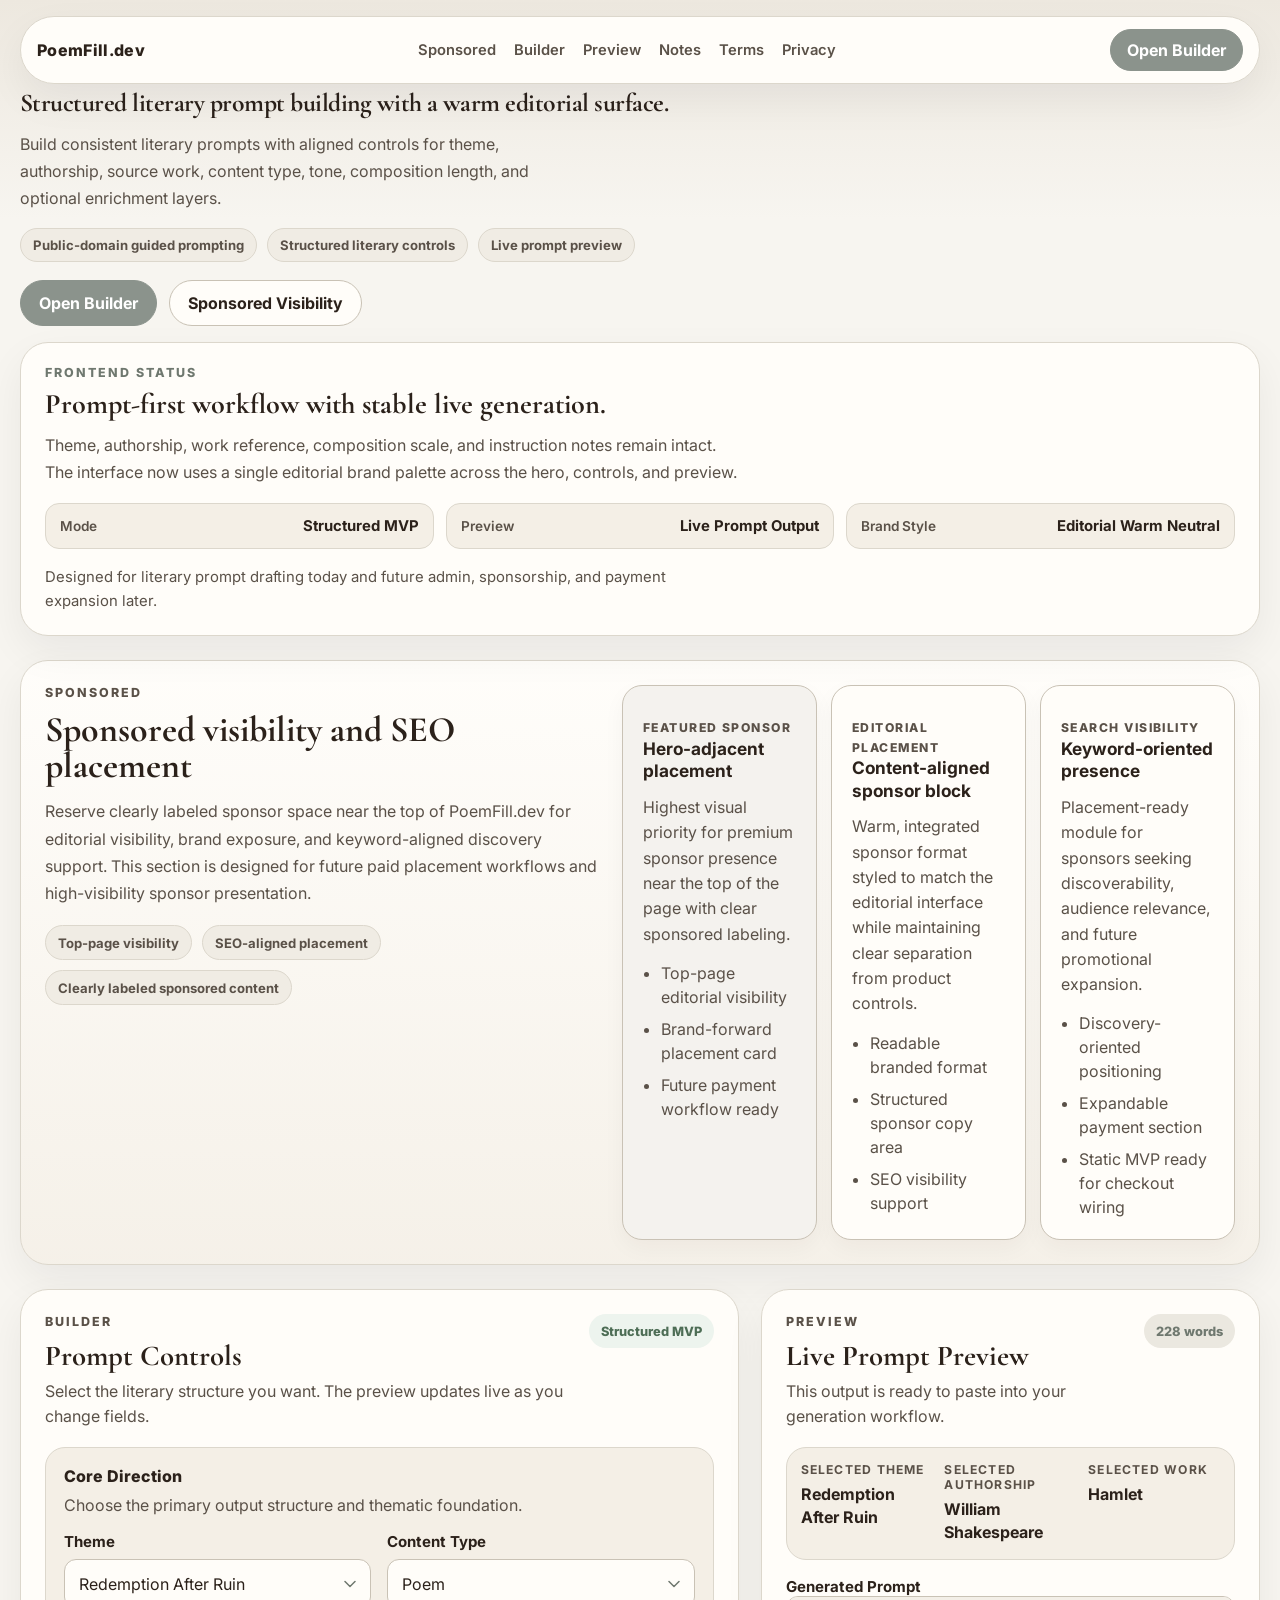
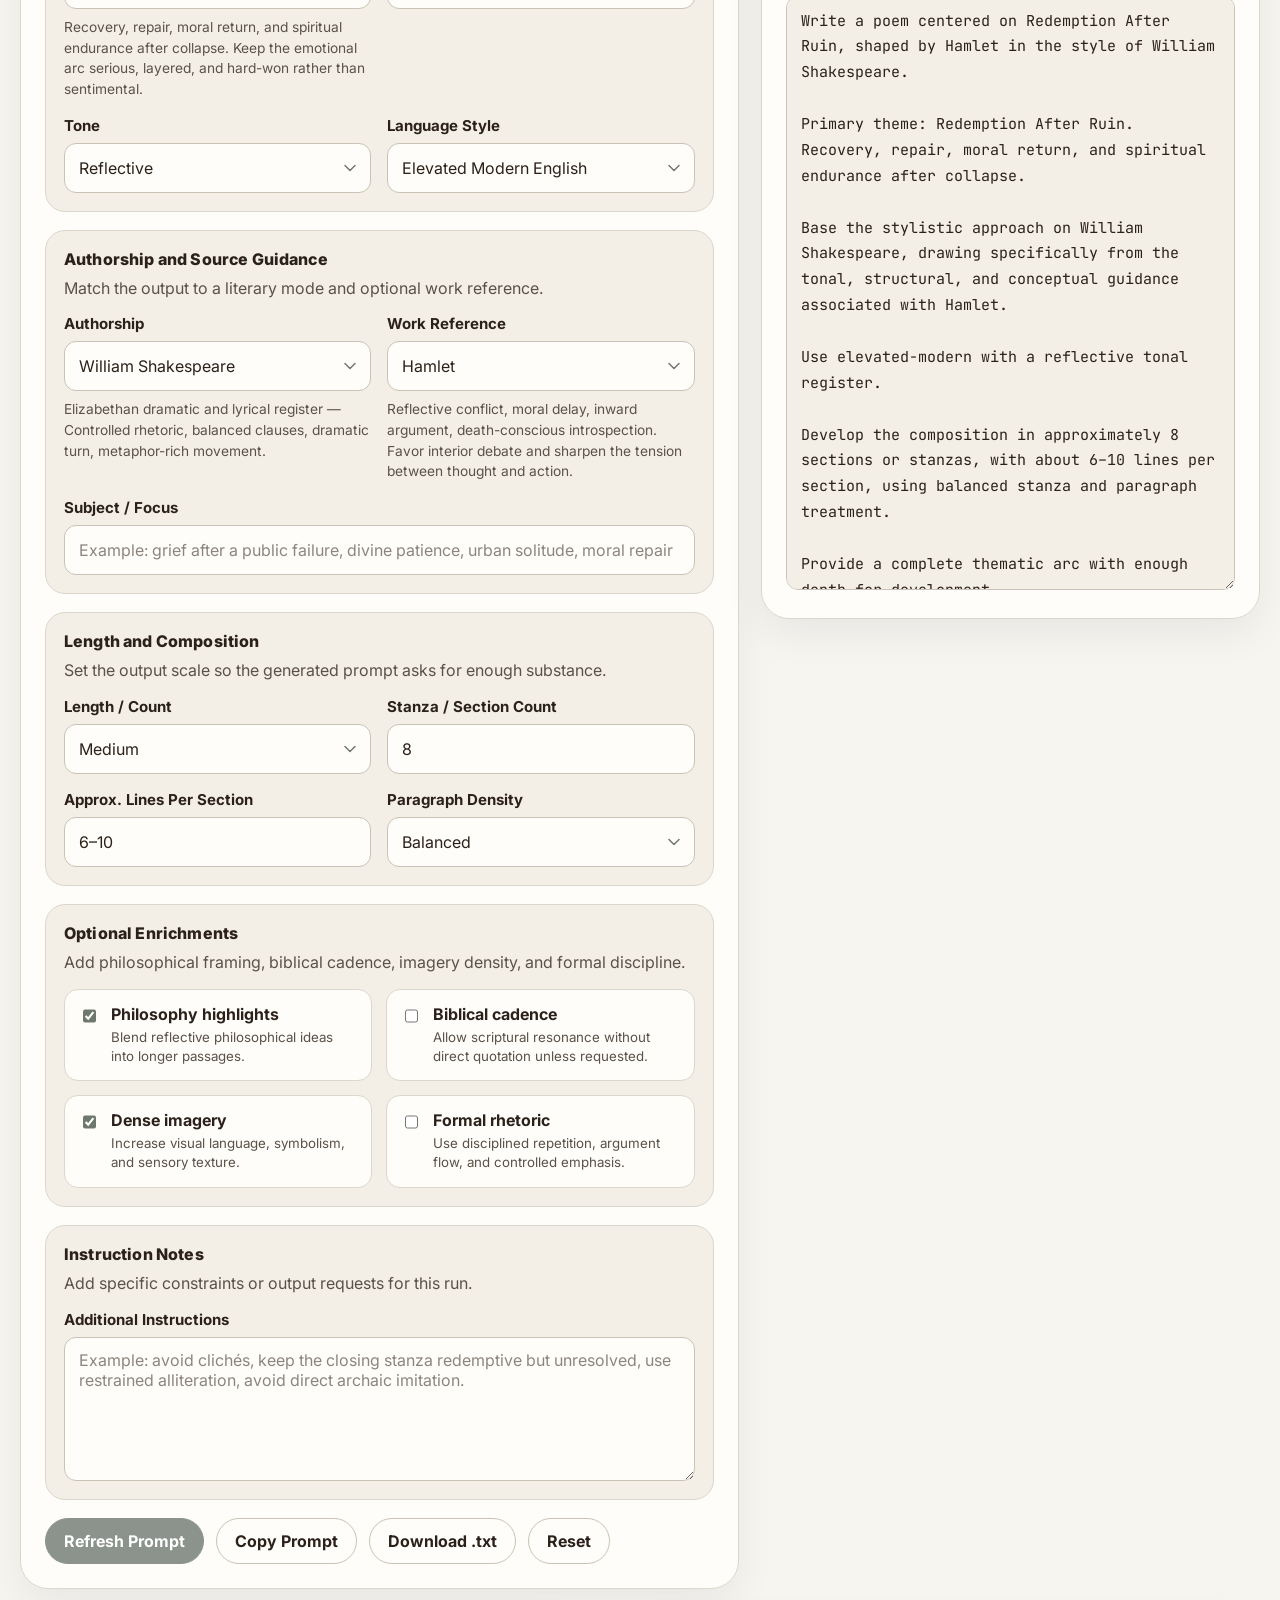
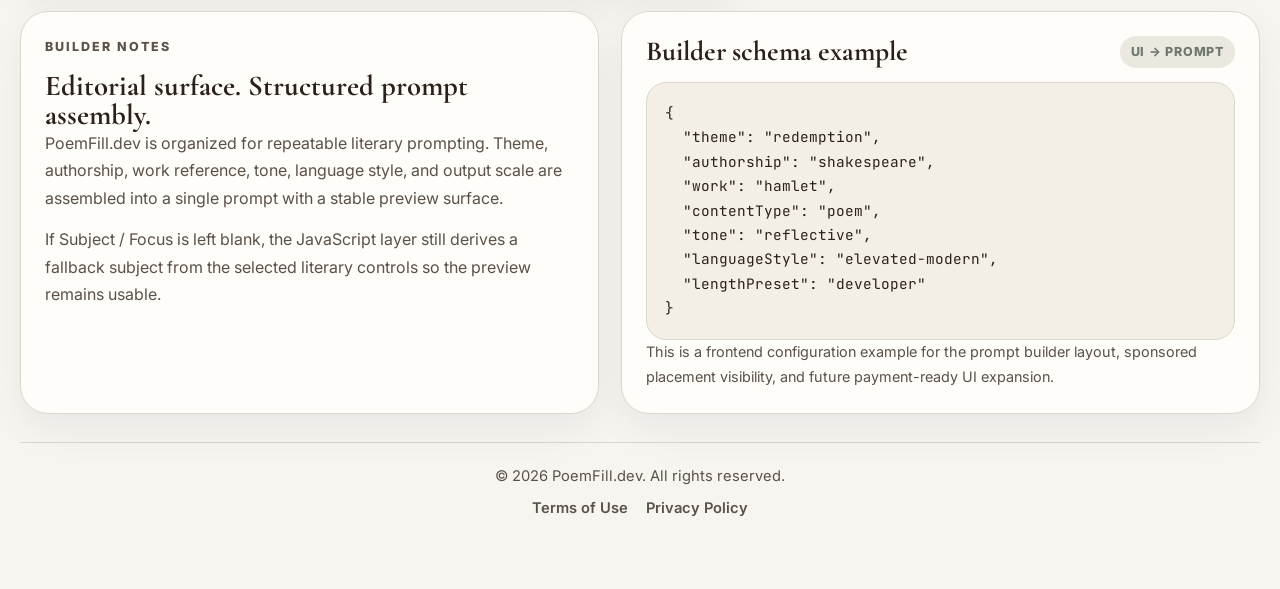
==== index.html @ 60b9f95f "Update script tag and add loading options to selects" ====
<!-- File: index.html -->
<!DOCTYPE html>
<html lang="en">
  <head>
    <meta charset="UTF-8" />
    <meta name="viewport" content="width=device-width, initial-scale=1.0" />
    <title>PoemFill.dev — Prompt Builder</title>
    <meta
      name="description"
      content="PoemFill.dev prompt builder for themes, authorships, content types, structured literary generation, and sponsored editorial visibility placements."
    />
    <link rel="preconnect" href="https://fonts.googleapis.com" />
    <link rel="preconnect" href="https://fonts.gstatic.com" crossorigin />
    <link
      href="https://fonts.googleapis.com/css2?family=Cormorant+Garamond:wght@500;600;700&family=Inter:wght@400;500;600;700;800&family=JetBrains+Mono:wght@400;500;600&display=swap"
      rel="stylesheet"
    />
    <link rel="stylesheet" href="assets/css/styles.css?v=20260420-003" />
    <script defer src="assets/js/app.js?v=20260501-001"></script>
  </head>

  <body id="top">
    <div class="site-shell">
      <header class="site-nav" aria-label="Primary navigation">
        <div class="site-nav__inner">
          <a class="site-nav__brand" href="#top">PoemFill.dev</a>

          <nav class="site-nav__menu" aria-label="Section links">
            <a href="#sponsored-payments">Sponsored</a>
            <a href="#builder-title">Builder</a>
            <a href="#preview-title">Preview</a>
            <a href="#builder-notes-title">Notes</a>
            <a href="terms.html">Terms</a>
            <a href="privacy.html">Privacy</a>
          </nav>

          <a class="site-nav__cta" href="#builder-title">Open Builder</a>
        </div>
      </header>

      <div class="nav-spacer" aria-hidden="true"></div>

      <header class="hero">
        <div class="hero-intro">
          <h1 class="hero-title">
            Structured literary prompt building with a warm editorial surface.
          </h1>

          <p class="hero-copy">
            Build consistent literary prompts with aligned controls for theme, authorship,
            source work, content type, tone, composition length, and optional enrichment layers.
          </p>

          <div class="hero-chip-row" aria-label="Product highlights">
            <span class="hero-chip">Public-domain guided prompting</span>
            <span class="hero-chip">Structured literary controls</span>
            <span class="hero-chip">Live prompt preview</span>
          </div>

          <div class="hero-links">
            <a class="button-link button-link--primary" href="#builder-title">Open Builder</a>
            <a class="button-link" href="#sponsored-payments">Sponsored Visibility</a>
          </div>
        </div>

        <section class="hero-status" aria-labelledby="frontend-status-title">
          <div class="hero-status__lead">
            <p class="hero-status__eyebrow">Frontend status</p>
            <h2 id="frontend-status-title">Prompt-first workflow with stable live generation.</h2>
            <p class="hero-status__copy">
              Theme, authorship, work reference, composition scale, and instruction notes remain intact.
              The interface now uses a single editorial brand palette across the hero, controls, and preview.
            </p>
          </div>

          <div class="hero-status__meta">
            <div class="hero-status__meta-item">
              <span>Mode</span>
              <strong>Structured MVP</strong>
            </div>
            <div class="hero-status__meta-item">
              <span>Preview</span>
              <strong>Live Prompt Output</strong>
            </div>
            <div class="hero-status__meta-item">
              <span>Brand Style</span>
              <strong>Editorial Warm Neutral</strong>
            </div>
          </div>

          <p class="hero-status__footer">
            Designed for literary prompt drafting today and future admin, sponsorship, and payment expansion later.
          </p>
        </section>
      </header>

      <section class="sponsored-band" id="sponsored-payments" aria-labelledby="sponsored-title">
        <div class="sponsored-band__copy">
          <p class="eyebrow eyebrow--muted">Sponsored</p>
          <h2 id="sponsored-title">Sponsored visibility and SEO placement</h2>
          <p>
            Reserve clearly labeled sponsor space near the top of PoemFill.dev for editorial visibility,
            brand exposure, and keyword-aligned discovery support. This section is designed for future paid
            placement workflows and high-visibility sponsor presentation.
          </p>

          <div class="sponsored-band__chips">
            <span class="sponsor-chip">Top-page visibility</span>
            <span class="sponsor-chip">SEO-aligned placement</span>
            <span class="sponsor-chip">Clearly labeled sponsored content</span>
          </div>
        </div>

        <div class="sponsored-grid">
          <article class="sponsor-card sponsor-card--featured">
            <p class="sponsor-card__label">Featured Sponsor</p>
            <h3>Hero-adjacent placement</h3>
            <p>
              Highest visual priority for premium sponsor presence near the top of the page with clear
              sponsored labeling.
            </p>
            <ul class="sponsor-list">
              <li>Top-page editorial visibility</li>
              <li>Brand-forward placement card</li>
              <li>Future payment workflow ready</li>
            </ul>
          </article>

          <article class="sponsor-card">
            <p class="sponsor-card__label">Editorial Placement</p>
            <h3>Content-aligned sponsor block</h3>
            <p>
              Warm, integrated sponsor format styled to match the editorial interface while maintaining
              clear separation from product controls.
            </p>
            <ul class="sponsor-list">
              <li>Readable branded format</li>
              <li>Structured sponsor copy area</li>
              <li>SEO visibility support</li>
            </ul>
          </article>

          <article class="sponsor-card">
            <p class="sponsor-card__label">Search Visibility</p>
            <h3>Keyword-oriented presence</h3>
            <p>
              Placement-ready module for sponsors seeking discoverability, audience relevance, and future
              promotional expansion.
            </p>
            <ul class="sponsor-list">
              <li>Discovery-oriented positioning</li>
              <li>Expandable payment section</li>
              <li>Static MVP ready for checkout wiring</li>
            </ul>
          </article>
        </div>
      </section>

      <main class="workspace">
        <section class="panel panel--form" aria-labelledby="builder-title">
          <div class="panel__header">
            <div>
              <p class="eyebrow eyebrow--muted">Builder</p>
              <h2 id="builder-title">Prompt Controls</h2>
              <p class="panel__subcopy">
                Select the literary structure you want. The preview updates live as you change fields.
              </p>
            </div>
            <span class="status-pill">Structured MVP</span>
          </div>

          <form id="prompt-form" class="builder-form" novalidate>
            <div id="form-alert" class="alert is-hidden" role="alert" aria-live="polite"></div>

            <section class="form-section">
              <div class="section-heading">
                <h3>Core Direction</h3>
                <p>Choose the primary output structure and thematic foundation.</p>
              </div>

              <div class="field-grid">
                <div class="field">
                  <label for="themeSelect">Theme</label>
                  <select id="themeSelect" name="theme" aria-describedby="themeHelp">
                    <option value="">Loading themes…</option>
                  </select>
                  <p class="field-help" id="themeHelp"></p>
                </div>

                <div class="field">
                  <label for="contentTypeSelect">Content Type</label>
                  <select id="contentTypeSelect" name="contentType">
                    <option value="poem">Poem</option>
                    <option value="lyric-essay">Lyric Essay</option>
                    <option value="dramatic-monologue">Dramatic Monologue</option>
                    <option value="verse-sequence">Verse Sequence</option>
                    <option value="hybrid-meditation">Hybrid Meditation</option>
                  </select>
                </div>

                <div class="field">
                  <label for="toneSelect">Tone</label>
                  <select id="toneSelect" name="tone">
                    <option value="reflective">Reflective</option>
                    <option value="solemn">Solemn</option>
                    <option value="searching">Searching</option>
                    <option value="visionary">Visionary</option>
                    <option value="devotional">Devotional</option>
                    <option value="analytical">Analytical</option>
                  </select>
                </div>

                <div class="field">
                  <label for="languageStyleSelect">Language Style</label>
                  <select id="languageStyleSelect" name="languageStyle">
                    <option value="elevated-modern">Elevated Modern English</option>
                    <option value="classical-leaning">Classical-Leaning English</option>
                    <option value="plain-literary">Plain Literary English</option>
                    <option value="ornate">Ornate Literary English</option>
                  </select>
                </div>
              </div>
            </section>

            <section class="form-section">
              <div class="section-heading">
                <h3>Authorship and Source Guidance</h3>
                <p>Match the output to a literary mode and optional work reference.</p>
              </div>

              <div class="field-grid">
                <div class="field">
                  <label for="authorshipSelect">Authorship</label>
                  <select id="authorshipSelect" name="authorship" aria-describedby="authorshipHelp">
                    <option value="">Loading authorships…</option>
                  </select>
                  <p class="field-help" id="authorshipHelp"></p>
                </div>

                <div class="field">
                  <label for="workSelect">Work Reference</label>
                  <select id="workSelect" name="work" aria-describedby="workHelp">
                    <option value="">Select an authorship first</option>
                  </select>
                  <p class="field-help" id="workHelp"></p>
                </div>

                <div class="field field--span-2">
                  <label for="subjectInput">Subject / Focus</label>
                  <input
                    id="subjectInput"
                    name="subject"
                    type="text"
                    maxlength="180"
                    placeholder="Example: grief after a public failure, divine patience, urban solitude, moral repair"
                  />
                </div>
              </div>
            </section>

            <section class="form-section">
              <div class="section-heading">
                <h3>Length and Composition</h3>
                <p>Set the output scale so the generated prompt asks for enough substance.</p>
              </div>

              <div class="field-grid">
                <div class="field">
                  <label for="lengthPresetSelect">Length / Count</label>
                  <select id="lengthPresetSelect" name="lengthPreset">
                    <option value="short">Short</option>
                    <option value="medium" selected>Medium</option>
                    <option value="long">Long</option>
                    <option value="extended">Extended</option>
                    <option value="developer">Developer Long Form</option>
                  </select>
                </div>

                <div class="field">
                  <label for="stanzaCountInput">Stanza / Section Count</label>
                  <input id="stanzaCountInput" name="stanzaCount" type="number" min="1" max="24" value="8" />
                </div>

                <div class="field">
                  <label for="lineRangeInput">Approx. Lines Per Section</label>
                  <input id="lineRangeInput" name="lineRange" type="text" maxlength="30" value="6–10" />
                </div>

                <div class="field">
                  <label for="paragraphDensitySelect">Paragraph Density</label>
                  <select id="paragraphDensitySelect" name="paragraphDensity">
                    <option value="minimal">Minimal</option>
                    <option value="balanced" selected>Balanced</option>
                    <option value="expanded">Expanded</option>
                    <option value="long-paragraphs">Long Paragraphs</option>
                  </select>
                </div>
              </div>
            </section>

            <section class="form-section">
              <div class="section-heading">
                <h3>Optional Enrichments</h3>
                <p>Add philosophical framing, biblical cadence, imagery density, and formal discipline.</p>
              </div>

              <div class="checkbox-grid">
                <label class="check-card">
                  <input type="checkbox" id="philosophyToggle" name="philosophy" checked />
                  <span>
                    <strong>Philosophy highlights</strong>
                    <small>Blend reflective philosophical ideas into longer passages.</small>
                  </span>
                </label>

                <label class="check-card">
                  <input type="checkbox" id="scriptureToggle" name="scripture" />
                  <span>
                    <strong>Biblical cadence</strong>
                    <small>Allow scriptural resonance without direct quotation unless requested.</small>
                  </span>
                </label>

                <label class="check-card">
                  <input type="checkbox" id="imageryToggle" name="imagery" checked />
                  <span>
                    <strong>Dense imagery</strong>
                    <small>Increase visual language, symbolism, and sensory texture.</small>
                  </span>
                </label>

                <label class="check-card">
                  <input type="checkbox" id="rhetoricToggle" name="rhetoric" />
                  <span>
                    <strong>Formal rhetoric</strong>
                    <small>Use disciplined repetition, argument flow, and controlled emphasis.</small>
                  </span>
                </label>
              </div>
            </section>

            <section class="form-section">
              <div class="section-heading">
                <h3>Instruction Notes</h3>
                <p>Add specific constraints or output requests for this run.</p>
              </div>

              <div class="field-grid">
                <div class="field field--span-2">
                  <label for="notesInput">Additional Instructions</label>
                  <textarea
                    id="notesInput"
                    name="notes"
                    rows="5"
                    maxlength="1200"
                    placeholder="Example: avoid clichés, keep the closing stanza redemptive but unresolved, use restrained alliteration, avoid direct archaic imitation."
                  ></textarea>
                </div>
              </div>
            </section>

            <div class="button-row">
              <button type="button" class="button button--primary" id="generateButton">Refresh Prompt</button>
              <button type="button" class="button" id="copyButton">Copy Prompt</button>
              <button type="button" class="button" id="downloadButton">Download .txt</button>
              <button type="reset" class="button button--ghost" id="resetButton">Reset</button>
            </div>
          </form>
        </section>

        <aside class="panel panel--preview" aria-labelledby="preview-title">
          <div class="panel__header">
            <div>
              <p class="eyebrow eyebrow--muted">Preview</p>
              <h2 id="preview-title">Live Prompt Preview</h2>
              <p class="panel__subcopy">This output is ready to paste into your generation workflow.</p>
            </div>
            <span class="status-pill status-pill--accent" id="wordCountBadge">0 words</span>
          </div>

          <div class="preview-meta">
            <div>
              <span class="meta-label">Selected Theme</span>
              <strong id="summaryTheme">—</strong>
            </div>
            <div>
              <span class="meta-label">Selected Authorship</span>
              <strong id="summaryAuthorship">—</strong>
            </div>
            <div>
              <span class="meta-label">Selected Work</span>
              <strong id="summaryWork">—</strong>
            </div>
          </div>

          <label class="preview-label" for="promptOutput">Generated Prompt</label>
          <textarea id="promptOutput" class="prompt-output" rows="22" readonly></textarea>
        </aside>
      </main>

      <section class="info-grid" aria-labelledby="builder-notes-title">
        <article class="info-card">
          <p class="eyebrow eyebrow--muted">Builder notes</p>
          <h2 id="builder-notes-title">Editorial surface. Structured prompt assembly.</h2>
          <p>
            PoemFill.dev is organized for repeatable literary prompting. Theme, authorship, work reference,
            tone, language style, and output scale are assembled into a single prompt with a stable preview surface.
          </p>
          <p>
            If Subject / Focus is left blank, the JavaScript layer still derives a fallback subject from the selected
            literary controls so the preview remains usable.
          </p>
        </article>

        <article class="info-card info-card--code" aria-labelledby="schema-title">
          <div class="code-card__header">
            <h2 id="schema-title">Builder schema example</h2>
            <span class="code-badge">UI → Prompt</span>
          </div>

          <pre class="code-block"><code>{
  "theme": "redemption",
  "authorship": "shakespeare",
  "work": "hamlet",
  "contentType": "poem",
  "tone": "reflective",
  "languageStyle": "elevated-modern",
  "lengthPreset": "developer"
}</code></pre>

          <p class="code-note">
            This is a frontend configuration example for the prompt builder layout, sponsored placement visibility,
            and future payment-ready UI expansion.
          </p>
        </article>
      </section>

      <footer class="site-footer" aria-label="Site footer">
        <div class="site-footer__inner">
          <p class="site-footer__copy">© 2026 PoemFill.dev. All rights reserved.</p>
          <nav class="site-footer__nav" aria-label="Legal">
            <a href="terms.html">Terms of Use</a>
            <a href="privacy.html">Privacy Policy</a>
          </nav>
        </div>
      </footer>
    </div>
  </body>
</html>
---- assets/css/styles.css ----
/* File: assets/css/styles.css */

:root {
  --font-ui: "Inter", system-ui, -apple-system, BlinkMacSystemFont, "Segoe UI", sans-serif;
  --font-display: "Cormorant Garamond", Georgia, serif;
  --font-mono: "JetBrains Mono", "SFMono-Regular", Menlo, Consolas, monospace;

  --bg-top: #ede8df;
  --bg: #f7f5f0;
  --surface: #fffdf9;
  --surface-alt: #f4efe6;
  --surface-muted: #efebe3;
  --text: #2b211a;
  --text-soft: #5a5148;
  --border: #dcd7cc;
  --border-strong: #c9c2b5;
  --accent: #8b938c;
  --accent-strong: #6f786f;
  --accent-soft: #ebe8e0;
  --chip-bg: #f0ece4;
  --code-bg: #f3efe7;
  --success-soft: #edf4ee;
  --success-text: #4d6d55;
  --danger-soft: #f7ece9;
  --danger-text: #8e3c36;
  --focus-ring: rgba(139, 147, 140, 0.18);

  --radius-xl: 28px;
  --radius-lg: 20px;
  --radius-md: 14px;
  --radius-sm: 12px;
  --radius-pill: 999px;

  --shadow-soft: 0 16px 40px rgba(20, 24, 33, 0.06);
  --shadow-hover: 0 12px 30px rgba(20, 24, 33, 0.09);
  --transition-fast: 140ms ease;

  --control-height: 50px;
  --textarea-min-height: 144px;
  --control-padding-x: 14px;
  --select-arrow: url("data:image/svg+xml,%3Csvg xmlns='http://www.w3.org/2000/svg' width='12' height='8' viewBox='0 0 12 8' fill='none'%3E%3Cpath d='M1 1.5L6 6.5L11 1.5' stroke='%236f786f' stroke-width='1.5' stroke-linecap='round' stroke-linejoin='round'/%3E%3C/svg%3E");
}

* {
  box-sizing: border-box;
}

html {
  font-size: 16px;
  scroll-behavior: smooth;
  scroll-padding-top: 120px;
}

body {
  margin: 0;
  color: var(--text);
  background: linear-gradient(180deg, var(--bg-top) 0%, var(--bg) 220px);
  font-family: var(--font-ui);
  text-rendering: optimizeLegibility;
}

button,
input,
select,
textarea {
  font: inherit;
}

a {
  color: inherit;
  text-decoration: none;
}

#sponsored-payments,
#builder-title,
#preview-title,
#builder-notes-title,
#frontend-status-title {
  scroll-margin-top: 120px;
}

.site-shell {
  width: min(1380px, calc(100% - 40px));
  margin: 0 auto;
  padding: 16px 0 64px;
}

.site-nav {
  position: sticky;
  top: 10px;
  z-index: 40;
  margin-bottom: 0;
}

.site-nav__inner {
  display: flex;
  align-items: center;
  justify-content: space-between;
  gap: 16px;
  padding: 12px 16px;
  background: color-mix(in srgb, var(--surface) 92%, white 8%);
  border: 1px solid var(--border);
  border-radius: var(--radius-pill);
  box-shadow: var(--shadow-soft);
  backdrop-filter: blur(10px);
}

.site-nav__brand {
  font-weight: 800;
  letter-spacing: 0.02em;
  white-space: nowrap;
}

.site-nav__menu {
  display: flex;
  align-items: center;
  justify-content: center;
  gap: 18px;
  flex-wrap: wrap;
}

.site-nav__menu a {
  color: var(--text-soft);
  font-size: 0.92rem;
  font-weight: 600;
  transition: color var(--transition-fast);
}

.site-nav__menu a:hover,
.site-nav__menu a:focus-visible {
  color: var(--accent-strong);
}

.site-nav__cta,
.site-nav__cta:visited {
  display: inline-flex;
  align-items: center;
  justify-content: center;
  min-height: 42px;
  padding: 0 16px;
  border: 1px solid var(--accent);
  border-radius: var(--radius-pill);
  background: var(--accent);
  color: #ffffff;
  font-weight: 700;
  white-space: nowrap;
  transition:
    transform var(--transition-fast),
    box-shadow var(--transition-fast),
    background var(--transition-fast),
    border-color var(--transition-fast);
}

.site-nav__cta:hover,
.site-nav__cta:focus-visible {
  transform: translateY(-1px);
  box-shadow: var(--shadow-hover);
  background: var(--accent-strong);
  border-color: var(--accent-strong);
  color: #ffffff;
}

.nav-spacer {
  height: 0;
  transition: height 180ms ease;
}

body.nav-is-stuck .nav-spacer {
  height: 18px;
}

.hero {
  display: grid;
  gap: 16px;
  margin-bottom: 24px;
}

.hero-intro {
  min-width: 0;
  max-width: 760px;
  padding-top: 6px;
}

.eyebrow {
  margin: 0 0 12px;
  color: var(--accent-strong);
  font-size: 0.78rem;
  font-weight: 800;
  letter-spacing: 0.16em;
  text-transform: uppercase;
}

.eyebrow--muted {
  color: var(--text-soft);
}

.hero-title {
  margin: 0;
  max-width: 100%;
  font-family: var(--font-display);
  font-size: clamp(1.35rem, 2vw, 2.7rem);
  line-height: 0.98;
  letter-spacing: -0.02em;
}

.hero-copy {
  margin: 16px 0 0;
  max-width: 54ch;
  color: var(--text-soft);
  font-size: 1rem;
  line-height: 1.68;
}

.hero-chip-row {
  display: flex;
  flex-wrap: wrap;
  gap: 10px;
  margin-top: 16px;
}

.hero-chip {
  display: inline-flex;
  align-items: center;
  min-height: 34px;
  padding: 0 12px;
  border: 1px solid var(--border);
  border-radius: var(--radius-pill);
  background: var(--chip-bg);
  color: var(--text-soft);
  font-size: 0.82rem;
  font-weight: 700;
}

.hero-links {
  display: flex;
  flex-wrap: wrap;
  gap: 12px;
  margin-top: 18px;
}

a.button-link,
a.button-link:visited {
  display: inline-flex;
  align-items: center;
  justify-content: center;
  min-height: 46px;
  padding: 0 18px;
  border: 1px solid var(--border-strong);
  border-radius: var(--radius-pill);
  background: var(--surface);
  color: var(--text);
  text-decoration: none;
  font-weight: 700;
  transition:
    transform var(--transition-fast),
    box-shadow var(--transition-fast),
    border-color var(--transition-fast),
    background var(--transition-fast),
    color var(--transition-fast);
}

a.button-link:hover,
a.button-link:focus-visible {
  color: var(--text);
  text-decoration: none;
  transform: translateY(-1px);
  box-shadow: var(--shadow-hover);
}

a.button-link.button-link--primary,
a.button-link.button-link--primary:visited {
  background: var(--accent);
  border-color: var(--accent);
  color: #ffffff;
}

a.button-link.button-link--primary:hover,
a.button-link.button-link--primary:focus-visible {
  background: var(--accent-strong);
  border-color: var(--accent-strong);
  color: #ffffff;
}

.hero-status,
.panel,
.info-card,
.sponsored-band {
  background: color-mix(in srgb, var(--surface) 94%, white 6%);
  border: 1px solid var(--border);
  border-radius: var(--radius-xl);
  box-shadow: var(--shadow-soft);
}

.hero-status {
  padding: 22px 24px;
}

.hero-status__eyebrow {
  margin: 0 0 10px;
  color: var(--accent-strong);
  font-size: 0.78rem;
  font-weight: 800;
  letter-spacing: 0.16em;
  text-transform: uppercase;
}

.hero-status h2 {
  margin: 0;
  font-family: var(--font-display);
  font-size: clamp(1.55rem, 2.2vw, 2rem);
  line-height: 1.02;
}

.hero-status__copy {
  margin: 14px 0 0;
  max-width: 70ch;
  color: var(--text-soft);
  line-height: 1.65;
}

.hero-status__meta {
  display: grid;
  grid-template-columns: repeat(3, minmax(0, 1fr));
  gap: 12px;
  margin-top: 18px;
}

.hero-status__meta-item {
  display: flex;
  justify-content: space-between;
  gap: 14px;
  align-items: center;
  padding: 13px 14px;
  border: 1px solid var(--border);
  border-radius: var(--radius-md);
  background: var(--surface-alt);
}

.hero-status__meta-item span {
  color: var(--text-soft);
  font-size: 0.85rem;
  font-weight: 600;
}

.hero-status__meta-item strong {
  font-size: 0.93rem;
}

.hero-status__footer {
  margin: 16px 0 0;
  max-width: 72ch;
  color: var(--text-soft);
  font-size: 0.93rem;
  line-height: 1.62;
}

.sponsored-band {
  display: grid;
  grid-template-columns: minmax(300px, 0.95fr) minmax(0, 1.05fr);
  gap: 22px;
  align-items: start;
  margin-bottom: 24px;
  padding: 24px;
  background: linear-gradient(
    180deg,
    color-mix(in srgb, var(--surface) 82%, white 18%) 0%,
    color-mix(in srgb, var(--surface-alt) 90%, white 10%) 100%
  );
}

.sponsored-band__copy h2 {
  margin: 0;
  font-family: var(--font-display);
  font-size: clamp(1.95rem, 2.8vw, 2.8rem);
  line-height: 0.99;
}

.sponsored-band__copy p:not(.eyebrow) {
  margin: 15px 0 0;
  max-width: 58ch;
  color: var(--text-soft);
  line-height: 1.7;
  font-size: 1rem;
}

.sponsored-band__chips {
  display: flex;
  flex-wrap: wrap;
  gap: 10px;
  margin-top: 18px;
}

.sponsor-chip {
  display: inline-flex;
  align-items: center;
  min-height: 35px;
  padding: 0 12px;
  border: 1px solid var(--border);
  border-radius: var(--radius-pill);
  background: var(--chip-bg);
  color: var(--text-soft);
  font-size: 0.82rem;
  font-weight: 700;
}

.sponsored-grid {
  display: grid;
  grid-template-columns: repeat(3, minmax(0, 1fr));
  gap: 14px;
}

.sponsor-card {
  display: flex;
  flex-direction: column;
  min-height: 100%;
  padding: 20px;
  border: 1px solid var(--border-strong);
  border-radius: var(--radius-lg);
  background: var(--surface);
  box-shadow: 0 8px 22px rgba(43, 33, 26, 0.04);
}

.sponsor-card--featured {
  background: color-mix(in srgb, var(--accent-soft) 55%, white 45%);
  border-color: var(--border-strong);
}

.sponsor-card__label {
  margin: 0 0 10px;
  color: var(--accent-strong);
  font-size: 0.76rem;
  font-weight: 800;
  letter-spacing: 0.12em;
  text-transform: uppercase;
}

.sponsor-card h3 {
  margin: 0;
  font-size: 1.08rem;
  line-height: 1.32;
}

.sponsor-card p {
  margin: 12px 0 0;
  color: var(--text-soft);
  line-height: 1.58;
}

.sponsor-list {
  margin: 14px 0 0;
  padding-left: 18px;
  color: var(--text-soft);
  display: grid;
  gap: 8px;
  line-height: 1.5;
}

.workspace {
  display: grid;
  grid-template-columns: minmax(0, 1.18fr) minmax(360px, 0.82fr);
  gap: 22px;
  align-items: start;
}

.panel {
  padding: 24px;
}

.panel--preview {
  position: sticky;
  top: 84px;
}

.panel__header {
  display: flex;
  justify-content: space-between;
  gap: 16px;
  align-items: flex-start;
  margin-bottom: 18px;
}

.panel__header h2,
.info-card h2 {
  margin: 0;
  font-family: var(--font-display);
  font-size: 1.8rem;
  line-height: 1.02;
}

.panel__subcopy {
  margin: 8px 0 0;
  color: var(--text-soft);
  line-height: 1.58;
}

.status-pill {
  display: inline-flex;
  align-items: center;
  min-height: 34px;
  border-radius: var(--radius-pill);
  padding: 0 12px;
  background: var(--success-soft);
  color: var(--success-text);
  font-size: 0.8rem;
  font-weight: 800;
  white-space: nowrap;
}

.status-pill--accent {
  background: var(--accent-soft);
  color: var(--accent-strong);
}

.builder-form {
  display: grid;
  gap: 18px;
}

.form-section {
  border: 1px solid var(--border);
  background: var(--surface-alt);
  border-radius: var(--radius-lg);
  padding: 18px;
}

.section-heading {
  margin-bottom: 14px;
}

.section-heading h3 {
  margin: 0;
  font-size: 1rem;
  font-weight: 800;
  letter-spacing: 0.01em;
}

.section-heading p {
  margin: 7px 0 0;
  color: var(--text-soft);
  line-height: 1.55;
}

.field-grid {
  display: grid;
  grid-template-columns: repeat(2, minmax(0, 1fr));
  gap: 16px;
  align-items: start;
}

.field {
  display: grid;
  gap: 8px;
  min-width: 0;
  align-content: start;
}

.field--span-2 {
  grid-column: span 2;
}

.field label,
.preview-label {
  font-size: 0.94rem;
  font-weight: 700;
}

.field input,
.field select,
.field textarea,
.prompt-output {
  width: 100%;
  min-width: 0;
  border: 1px solid var(--border-strong);
  border-radius: var(--radius-sm);
  background: var(--surface);
  color: var(--text);
  padding: 12px var(--control-padding-x);
  transition:
    border-color var(--transition-fast),
    box-shadow var(--transition-fast),
    transform var(--transition-fast);
}

.field input[type="text"],
.field input[type="number"],
.field select {
  min-height: var(--control-height);
  height: var(--control-height);
}

.field select {
  appearance: none;
  -webkit-appearance: none;
  -moz-appearance: none;
  padding-right: 42px;
  background-image: var(--select-arrow);
  background-repeat: no-repeat;
  background-position: right 14px center;
  background-size: 12px 8px;
}

.field textarea {
  min-height: var(--textarea-min-height);
  resize: vertical;
}

.prompt-output {
  resize: vertical;
}

.field input::placeholder,
.field textarea::placeholder {
  color: color-mix(in srgb, var(--text-soft) 70%, white 30%);
}

.field input:focus,
.field select:focus,
.field textarea:focus,
.prompt-output:focus {
  outline: none;
  border-color: var(--accent);
  box-shadow: 0 0 0 4px var(--focus-ring);
}

.field-help {
  margin: 0;
  min-height: 1.2em;
  color: var(--text-soft);
  font-size: 0.86rem;
  line-height: 1.5;
}

.checkbox-grid {
  display: grid;
  grid-template-columns: repeat(2, minmax(0, 1fr));
  gap: 14px;
}

.check-card {
  display: flex;
  gap: 12px;
  align-items: flex-start;
  padding: 14px;
  border: 1px solid var(--border);
  border-radius: var(--radius-md);
  background: var(--surface);
  cursor: pointer;
  transition:
    transform var(--transition-fast),
    box-shadow var(--transition-fast),
    border-color var(--transition-fast);
}

.check-card:hover {
  transform: translateY(-1px);
  box-shadow: var(--shadow-soft);
}

.check-card input {
  margin-top: 3px;
  width: 18px;
  height: 18px;
  accent-color: var(--accent-strong);
}

.check-card strong {
  display: block;
  margin-bottom: 4px;
}

.check-card small {
  display: block;
  color: var(--text-soft);
  line-height: 1.45;
}

.button-row {
  display: flex;
  gap: 12px;
  flex-wrap: wrap;
}

.button {
  appearance: none;
  min-height: 46px;
  border: 1px solid var(--border-strong);
  border-radius: var(--radius-pill);
  background: var(--surface);
  color: var(--text);
  padding: 0 18px;
  font-weight: 700;
  cursor: pointer;
  transition:
    transform var(--transition-fast),
    box-shadow var(--transition-fast),
    border-color var(--transition-fast),
    background var(--transition-fast),
    color var(--transition-fast);
}

.button:hover {
  transform: translateY(-1px);
  box-shadow: var(--shadow-hover);
}

.button--primary {
  background: var(--accent);
  border-color: var(--accent);
  color: #ffffff;
}

.button--primary:hover {
  background: var(--accent-strong);
  border-color: var(--accent-strong);
}

.button--ghost {
  background: transparent;
}

.preview-meta {
  display: grid;
  grid-template-columns: repeat(3, minmax(0, 1fr));
  gap: 12px;
  margin-bottom: 16px;
  padding: 14px;
  border: 1px solid var(--border);
  border-radius: var(--radius-lg);
  background: var(--surface-alt);
}

.preview-meta > div {
  min-width: 0;
}

.meta-label {
  display: block;
  margin-bottom: 6px;
  color: var(--text-soft);
  font-size: 0.76rem;
  font-weight: 700;
  letter-spacing: 0.1em;
  text-transform: uppercase;
}

.preview-meta strong {
  display: block;
  overflow-wrap: anywhere;
  line-height: 1.45;
}

.prompt-output {
  min-height: 560px;
  background: var(--code-bg);
  font-family: var(--font-mono);
  font-size: 0.94rem;
  line-height: 1.72;
}

.alert {
  border: 1px solid transparent;
  border-radius: var(--radius-md);
  padding: 12px 14px;
  font-weight: 600;
  line-height: 1.45;
}

.alert--danger {
  background: var(--danger-soft);
  border-color: color-mix(in srgb, var(--danger-text) 22%, white 78%);
  color: var(--danger-text);
}

.alert--success {
  background: var(--success-soft);
  border-color: color-mix(in srgb, var(--success-text) 22%, white 78%);
  color: var(--success-text);
}

.is-hidden {
  display: none;
}

.info-grid {
  display: grid;
  grid-template-columns: minmax(0, 0.95fr) minmax(0, 1.05fr);
  gap: 22px;
  margin-top: 22px;
}

.info-card {
  padding: 24px;
}

.info-card p {
  margin: 0 0 14px;
  color: var(--text-soft);
  line-height: 1.72;
}

.info-card p:last-child {
  margin-bottom: 0;
}

.info-card--code {
  background: var(--surface);
}

.code-card__header {
  display: flex;
  justify-content: space-between;
  gap: 12px;
  align-items: center;
  margin-bottom: 14px;
}

.code-card__header h2 {
  font-size: 1.72rem;
}

.code-badge {
  display: inline-flex;
  align-items: center;
  min-height: 32px;
  padding: 0 11px;
  border-radius: var(--radius-pill);
  background: var(--accent-soft);
  color: var(--accent-strong);
  font-size: 0.78rem;
  font-weight: 800;
  letter-spacing: 0.06em;
  text-transform: uppercase;
}

.code-block {
  overflow-x: auto;
  margin: 0;
  padding: 18px;
  border: 1px solid var(--border);
  border-radius: var(--radius-lg);
  background: var(--code-bg);
}

.code-block code {
  font-family: var(--font-mono);
  font-size: 0.9rem;
  line-height: 1.7;
  color: var(--text);
}

.code-note {
  margin-top: 14px;
  font-size: 0.9rem;
  color: var(--text-soft);
}

.site-footer {
  margin-top: 28px;
  padding: 22px 0 8px;
  border-top: 1px solid var(--border);
}

.site-footer__inner {
  display: flex;
  flex-direction: column;
  align-items: center;
  justify-content: center;
  gap: 10px;
  text-align: center;
}

.site-footer__copy {
  margin: 0;
  color: var(--text-soft);
  font-size: 0.92rem;
  line-height: 1.6;
  text-align: center;
}

.site-footer__nav {
  display: flex;
  justify-content: center;
  align-items: center;
  gap: 18px;
  flex-wrap: wrap;
  text-align: center;
}

.site-footer__nav a {
  color: var(--text-soft);
  font-size: 0.92rem;
  font-weight: 600;
  text-decoration: none;
  transition: color var(--transition-fast);
}

.site-footer__nav a:hover,
.site-footer__nav a:focus-visible {
  color: var(--accent-strong);
  text-decoration: underline;
  text-underline-offset: 3px;
}

@media (max-width: 1180px) {
  .sponsored-band,
  .workspace,
  .info-grid,
  .hero-status__meta {
    grid-template-columns: 1fr;
  }

  .sponsored-grid {
    grid-template-columns: 1fr;
  }

  .site-nav__inner {
    display: grid;
    justify-items: stretch;
    gap: 12px;
  }

  .site-nav__menu {
    justify-content: flex-start;
  }

  .panel--preview {
    position: static;
    top: auto;
  }

  .hero-title {
    max-width: 15ch;
    font-size: clamp(2.5rem, 7vw, 3.7rem);
  }
}

@media (max-width: 760px) {
  .site-shell {
    width: min(100% - 20px, 1380px);
    padding-top: 12px;
  }

  .hero-status,
  .panel,
  .info-card,
  .sponsored-band {
    padding: 18px;
  }

  .field-grid,
  .checkbox-grid,
  .preview-meta {
    grid-template-columns: 1fr;
  }

  .field--span-2 {
    grid-column: span 1;
  }

  .panel__header,
  .code-card__header,
  .hero-links,
  .button-row,
  .site-nav__menu {
    flex-direction: column;
    align-items: stretch;
  }

  .button,
  a.button-link,
  .site-nav__cta {
    width: 100%;
  }

  .hero-title {
    max-width: none;
    font-size: clamp(2.2rem, 10vw, 3.1rem);
    line-height: 0.98;
  }

  .panel__header h2,
  .info-card h2,
  .code-card__header h2,
  .hero-status h2,
  .sponsored-band__copy h2 {
    max-width: none;
  }

  .prompt-output {
    min-height: 420px;
  }
}
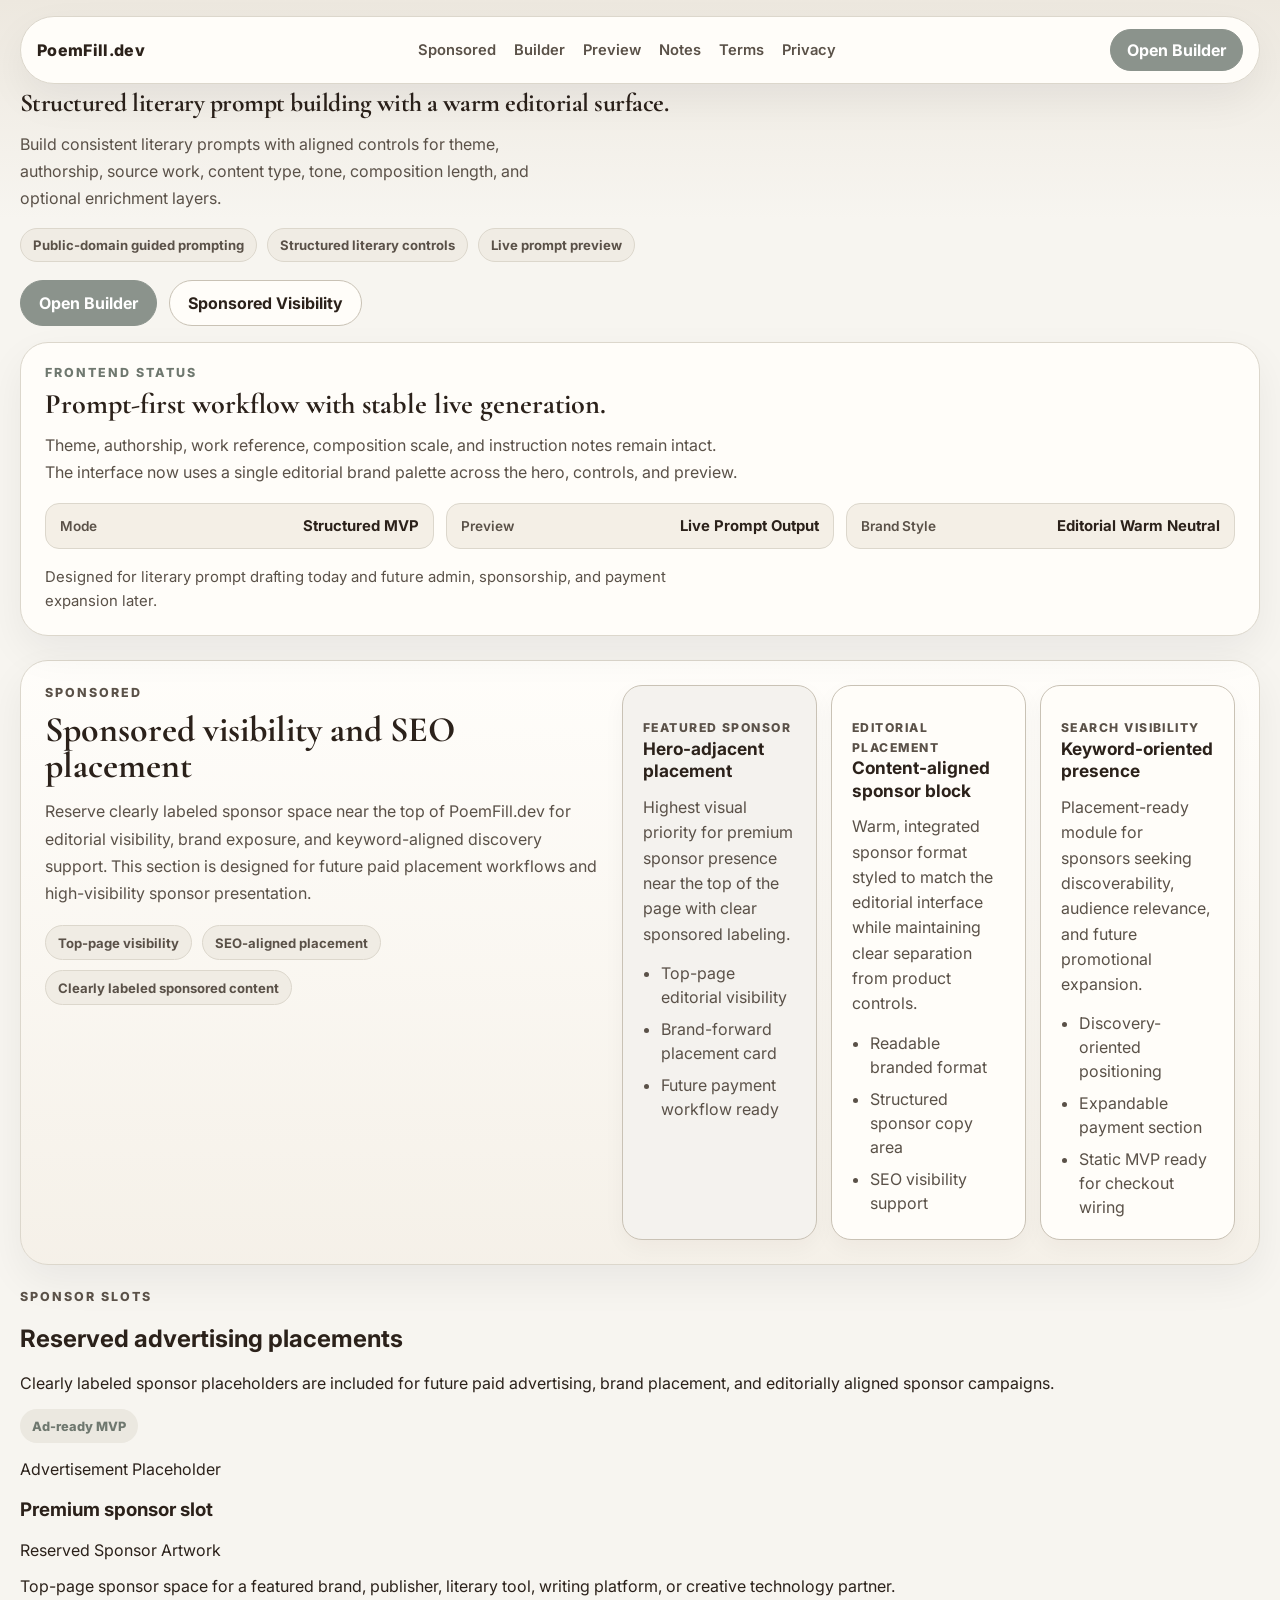
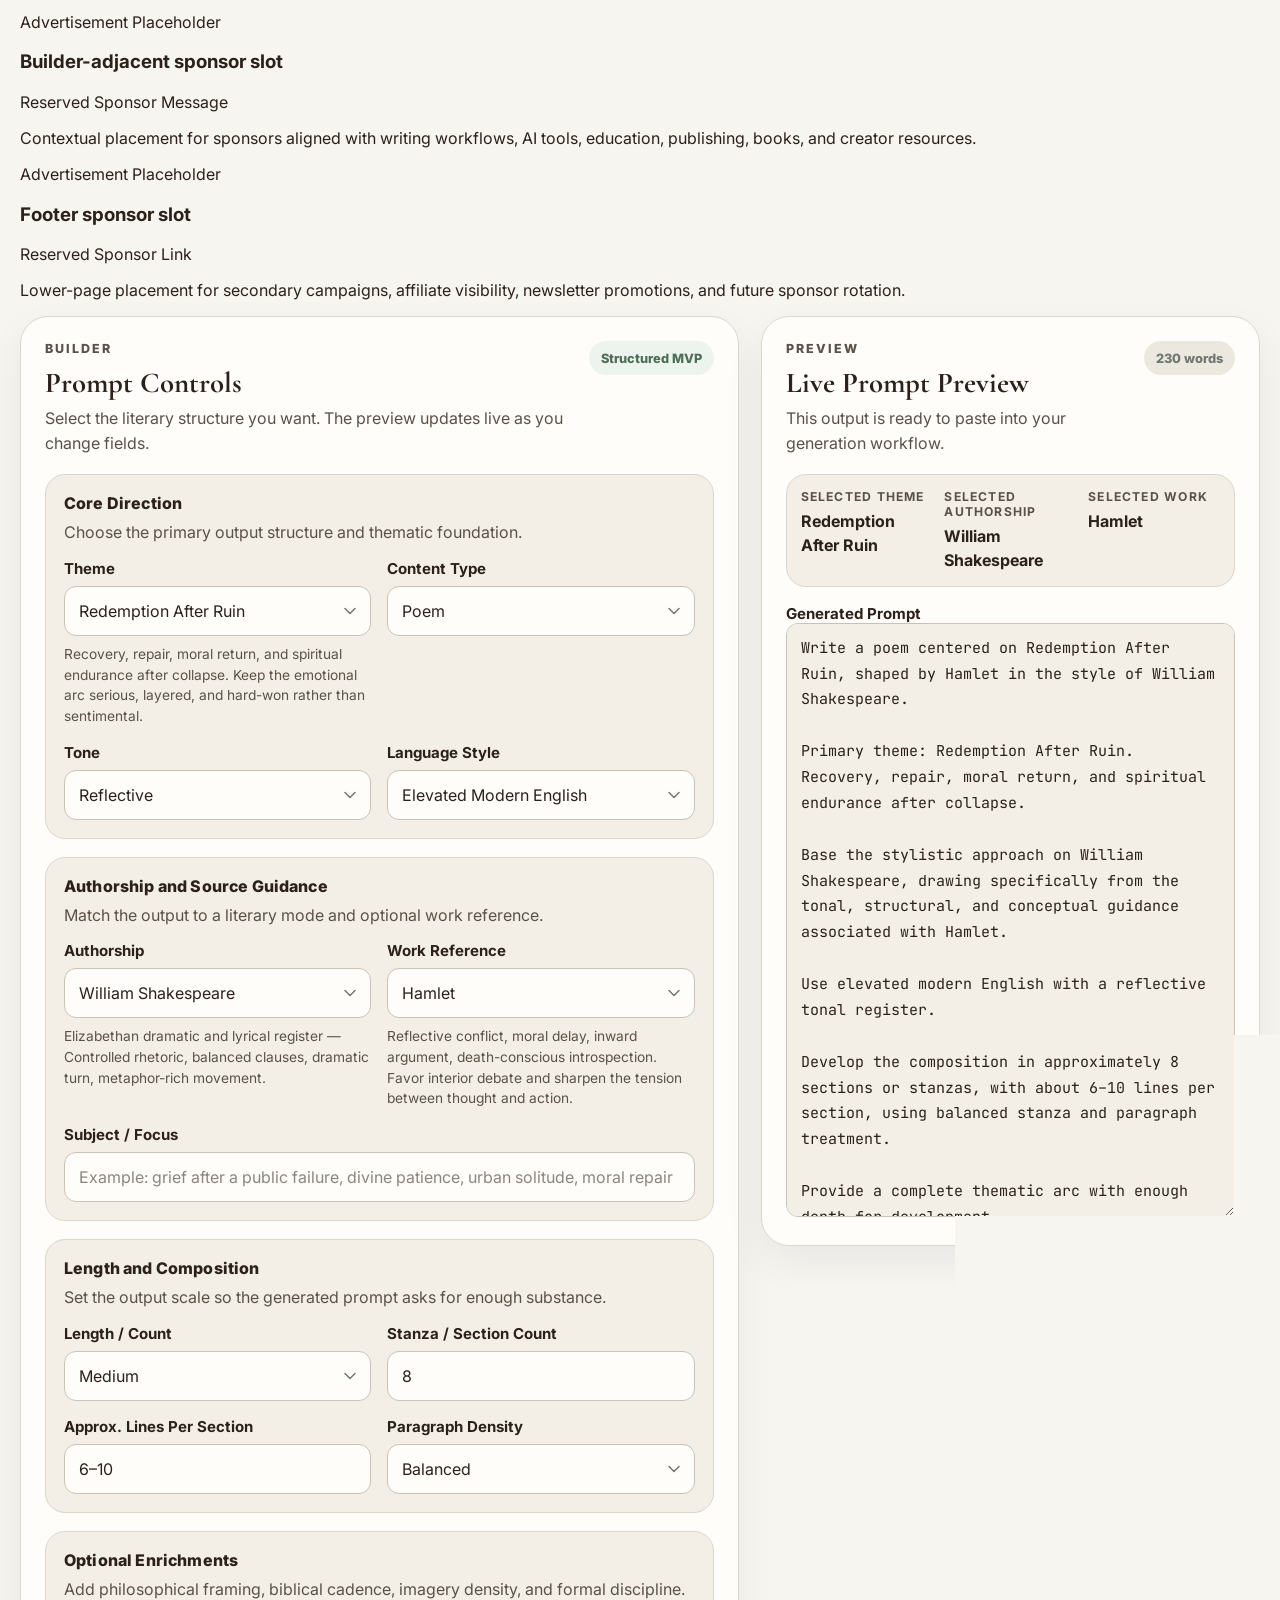
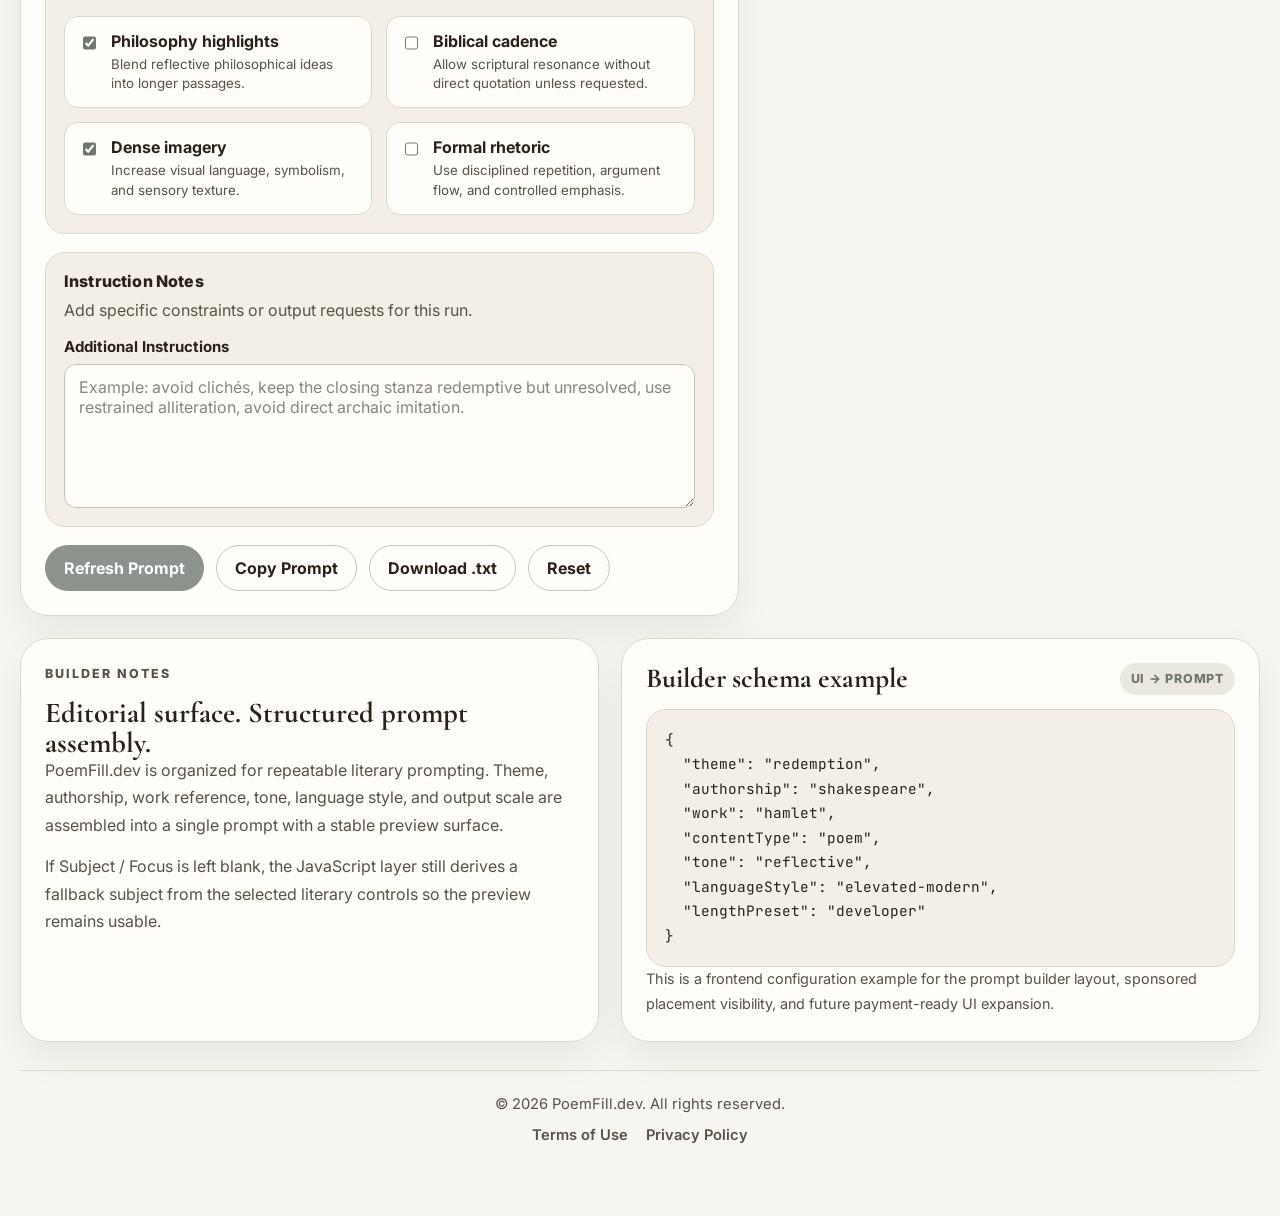
==== commit 22a390f5: "Add advertising slots with descriptions in index.html Added advertising placeholders with descriptio" ====
--- a/index.html
+++ b/index.html
@@ -15,7 +15,7 @@
       href="https://fonts.googleapis.com/css2?family=Cormorant+Garamond:wght@500;600;700&family=Inter:wght@400;500;600;700;800&family=JetBrains+Mono:wght@400;500;600&display=swap"
       rel="stylesheet"
     />
-    <link rel="stylesheet" href="assets/css/styles.css?v=20260420-003" />
+    <link rel="stylesheet" href="assets/css/styles.css?v=20260501-002" />
     <script defer src="assets/js/app.js?v=20260501-001"></script>
   </head>
 
@@ -152,6 +152,58 @@
               <li>Expandable payment section</li>
               <li>Static MVP ready for checkout wiring</li>
             </ul>
+          </article>
+        </div>
+      </section>
+
+      <section class="ad-placeholder-band" id="ad-slots" aria-labelledby="ad-slots-title">
+        <div class="ad-placeholder-band__header">
+          <div>
+            <p class="eyebrow eyebrow--muted">Sponsor slots</p>
+            <h2 id="ad-slots-title">Reserved advertising placements</h2>
+            <p>
+              Clearly labeled sponsor placeholders are included for future paid advertising, brand placement,
+              and editorially aligned sponsor campaigns.
+            </p>
+          </div>
+          <span class="status-pill status-pill--accent">Ad-ready MVP</span>
+        </div>
+
+        <div class="ad-placeholder-grid">
+          <article class="ad-placeholder-card ad-placeholder-card--premium" aria-label="Advertisement placeholder one">
+            <p class="ad-placeholder-card__label">Advertisement Placeholder</p>
+            <h3>Premium sponsor slot</h3>
+            <div class="ad-placeholder-card__box">
+              <span>Reserved Sponsor Artwork</span>
+            </div>
+            <p>
+              Top-page sponsor space for a featured brand, publisher, literary tool, writing platform,
+              or creative technology partner.
+            </p>
+          </article>
+
+          <article class="ad-placeholder-card" aria-label="Advertisement placeholder two">
+            <p class="ad-placeholder-card__label">Advertisement Placeholder</p>
+            <h3>Builder-adjacent sponsor slot</h3>
+            <div class="ad-placeholder-card__box">
+              <span>Reserved Sponsor Message</span>
+            </div>
+            <p>
+              Contextual placement for sponsors aligned with writing workflows, AI tools, education,
+              publishing, books, and creator resources.
+            </p>
+          </article>
+
+          <article class="ad-placeholder-card" aria-label="Advertisement placeholder three">
+            <p class="ad-placeholder-card__label">Advertisement Placeholder</p>
+            <h3>Footer sponsor slot</h3>
+            <div class="ad-placeholder-card__box">
+              <span>Reserved Sponsor Link</span>
+            </div>
+            <p>
+              Lower-page placement for secondary campaigns, affiliate visibility, newsletter promotions,
+              and future sponsor rotation.
+            </p>
           </article>
         </div>
       </section>
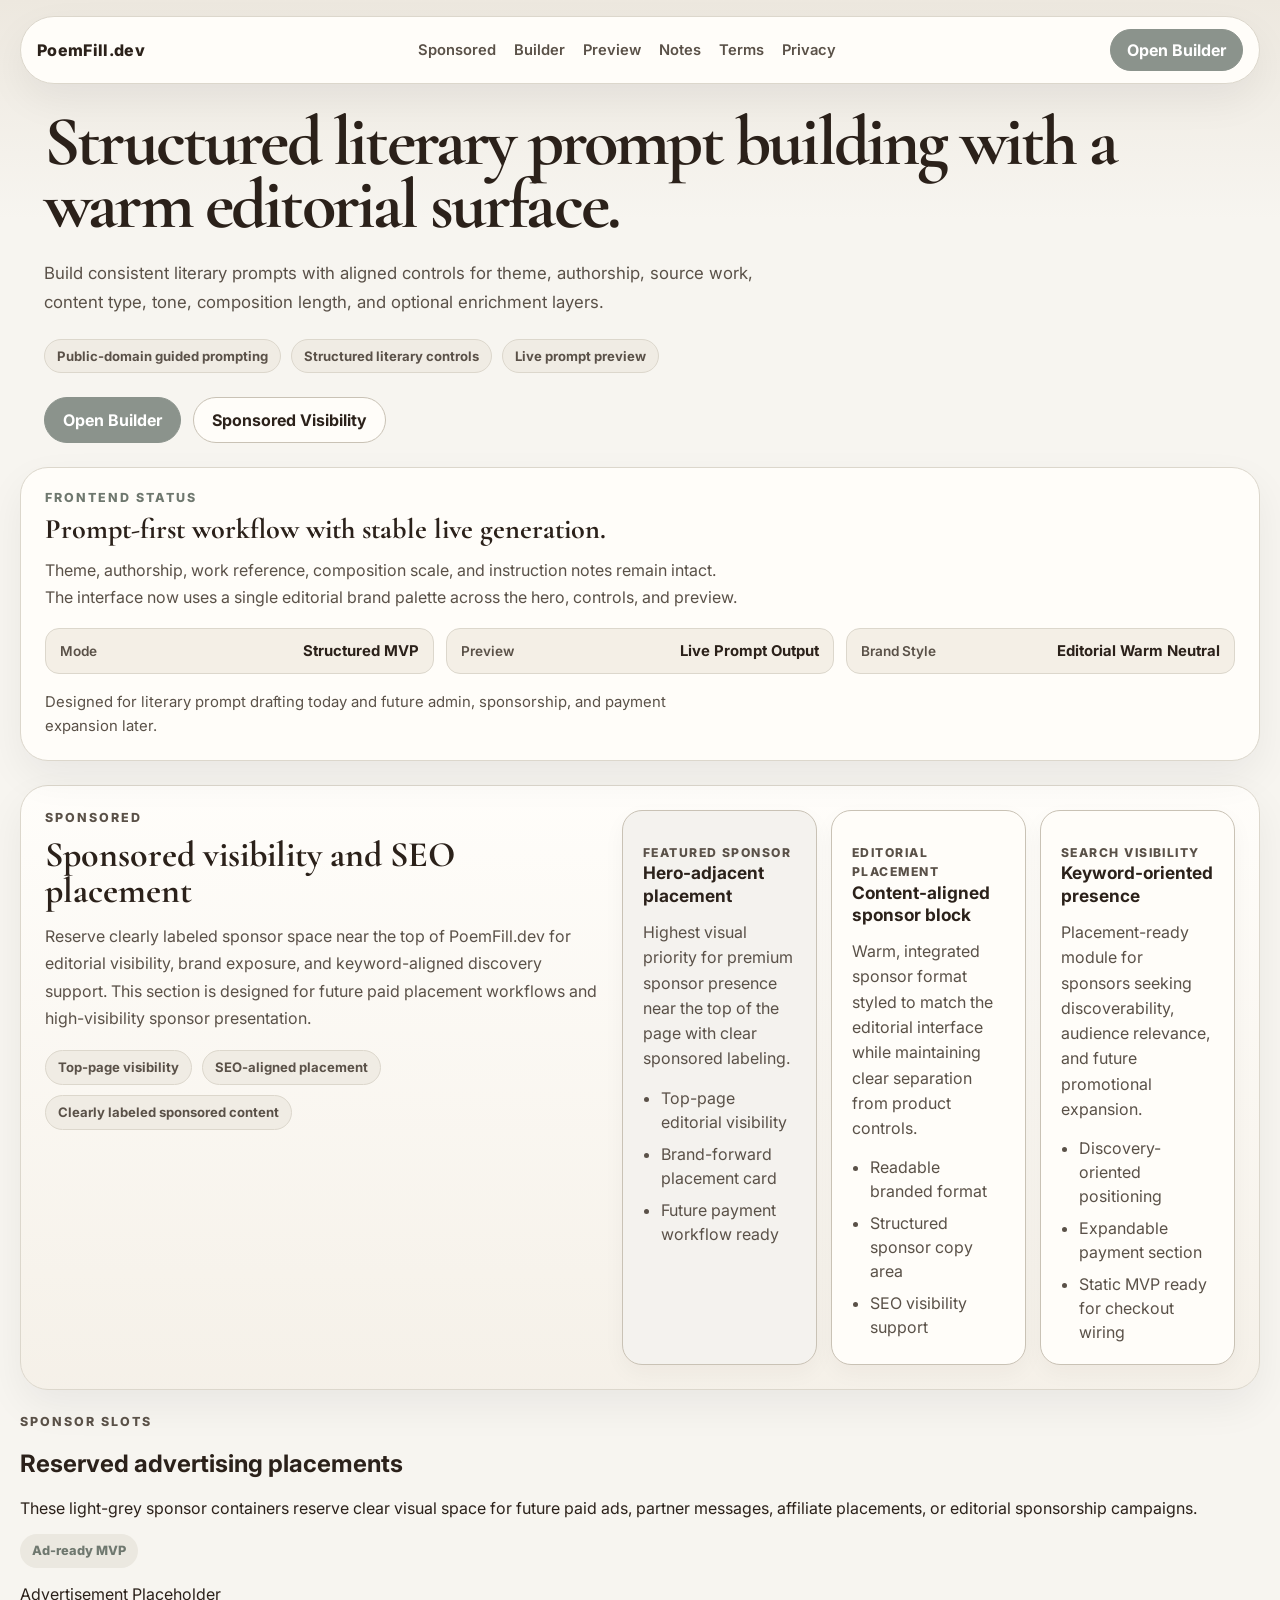
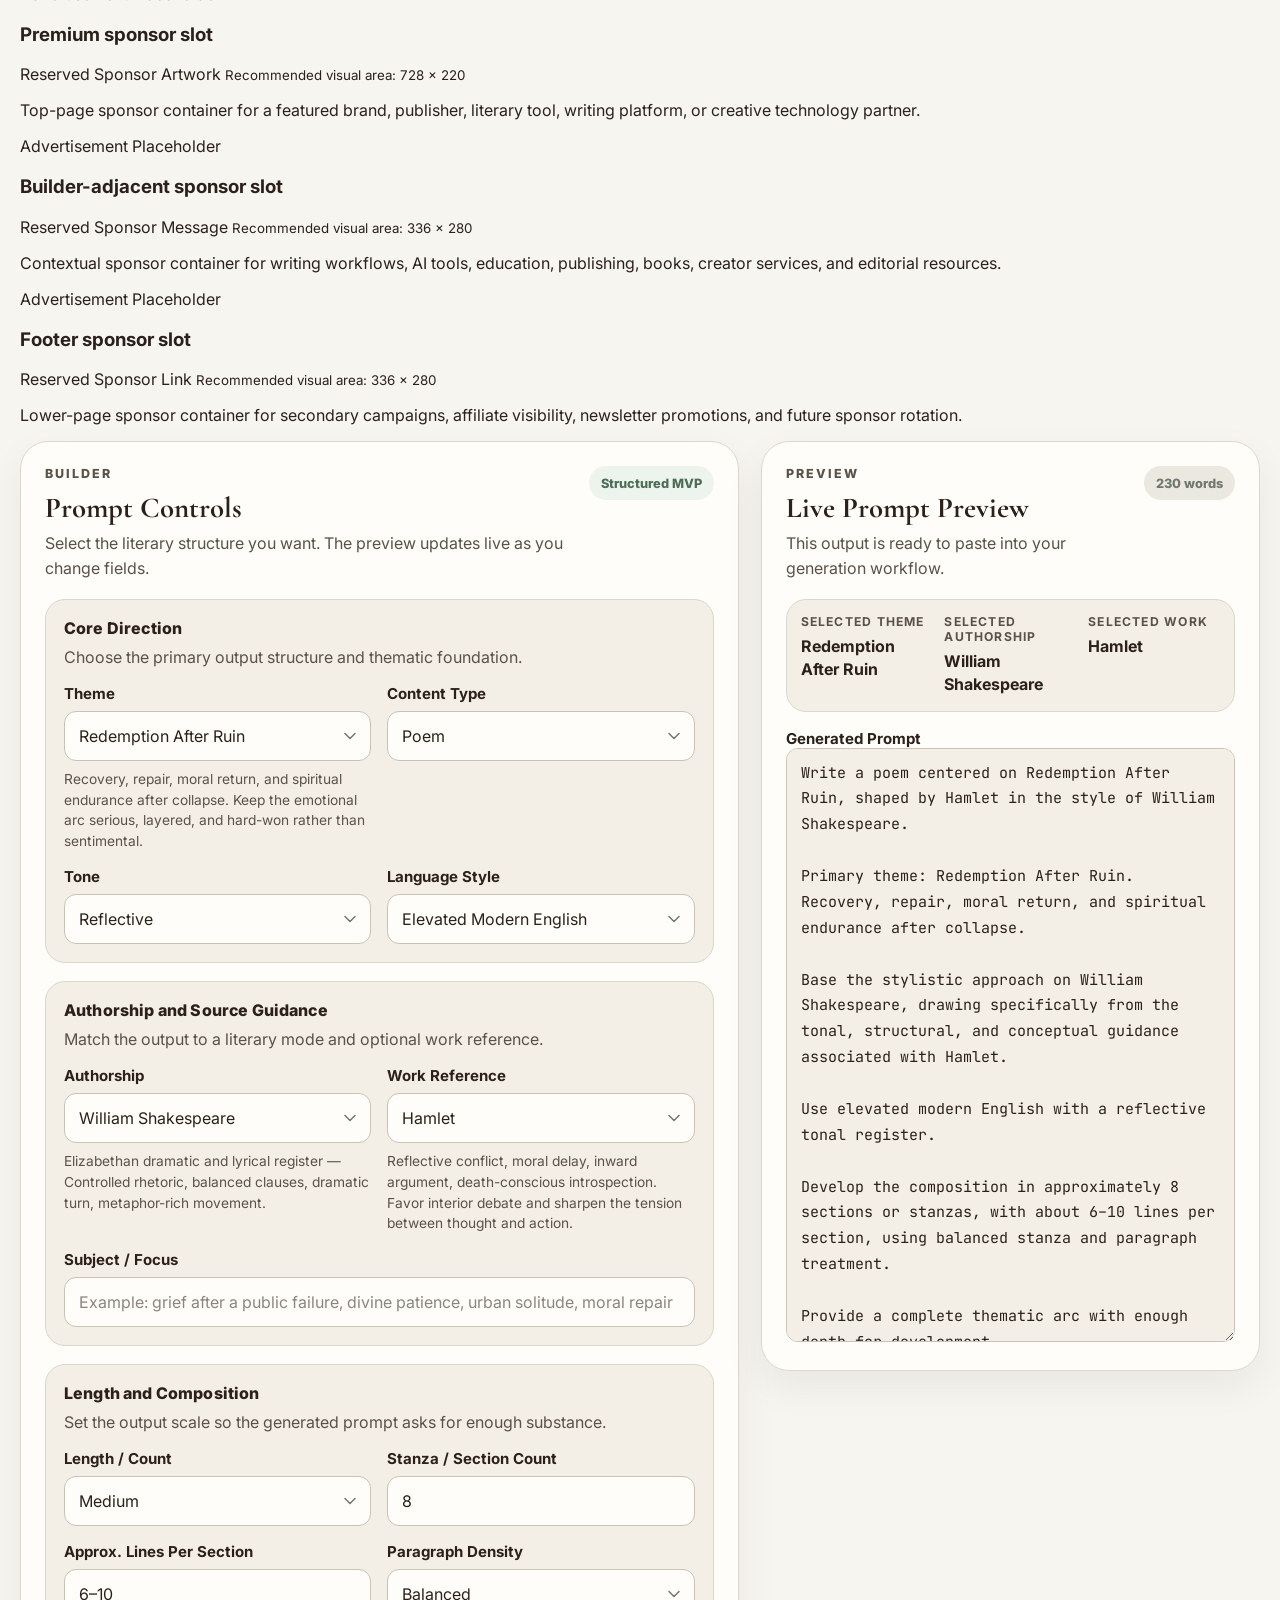
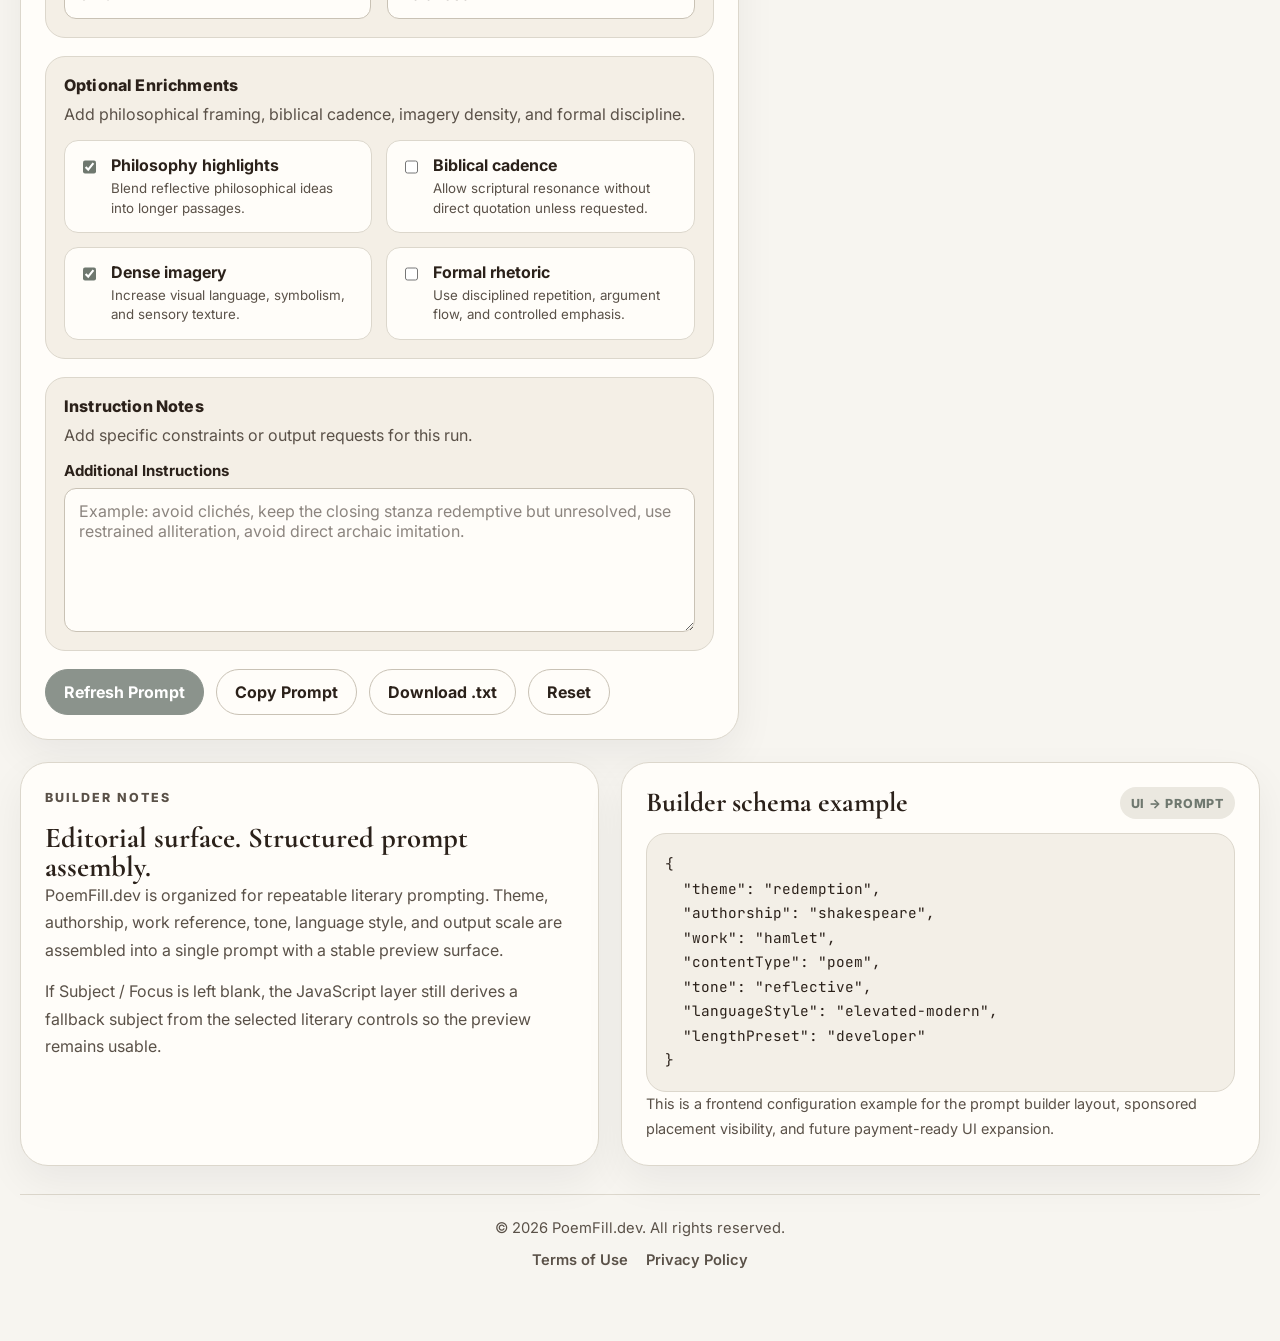
==== commit b2806cb4: "Update stylesheet version and refine ad section text Updated stylesheet version and improved ad sect" ====
--- a/index.html
+++ b/index.html
@@ -15,7 +15,7 @@
       href="https://fonts.googleapis.com/css2?family=Cormorant+Garamond:wght@500;600;700&family=Inter:wght@400;500;600;700;800&family=JetBrains+Mono:wght@400;500;600&display=swap"
       rel="stylesheet"
     />
-    <link rel="stylesheet" href="assets/css/styles.css?v=20260501-002" />
+    <link rel="stylesheet" href="assets/css/styles.css?v=20260501-004" />
     <script defer src="assets/js/app.js?v=20260501-001"></script>
   </head>
 
@@ -156,53 +156,68 @@
         </div>
       </section>
 
-      <section class="ad-placeholder-band" id="ad-slots" aria-labelledby="ad-slots-title">
-        <div class="ad-placeholder-band__header">
+      <section class="ad-slots-panel" id="ad-slots" aria-labelledby="ad-slots-title">
+        <div class="ad-slots-panel__header">
           <div>
             <p class="eyebrow eyebrow--muted">Sponsor slots</p>
             <h2 id="ad-slots-title">Reserved advertising placements</h2>
             <p>
-              Clearly labeled sponsor placeholders are included for future paid advertising, brand placement,
-              and editorially aligned sponsor campaigns.
+              These light-grey sponsor containers reserve clear visual space for future paid ads,
+              partner messages, affiliate placements, or editorial sponsorship campaigns.
             </p>
           </div>
           <span class="status-pill status-pill--accent">Ad-ready MVP</span>
         </div>
 
-        <div class="ad-placeholder-grid">
-          <article class="ad-placeholder-card ad-placeholder-card--premium" aria-label="Advertisement placeholder one">
-            <p class="ad-placeholder-card__label">Advertisement Placeholder</p>
-            <h3>Premium sponsor slot</h3>
-            <div class="ad-placeholder-card__box">
+        <div class="ad-slots-grid" aria-label="Reserved advertising slots">
+          <article class="ad-slot-card">
+            <div class="ad-slot-card__header">
+              <p class="ad-slot-card__label">Advertisement Placeholder</p>
+              <h3>Premium sponsor slot</h3>
+            </div>
+
+            <div class="ad-slot-box ad-slot-box--large">
               <span>Reserved Sponsor Artwork</span>
-            </div>
-            <p>
-              Top-page sponsor space for a featured brand, publisher, literary tool, writing platform,
-              or creative technology partner.
+              <small>Recommended visual area: 728 × 220</small>
+            </div>
+
+            <p>
+              Top-page sponsor container for a featured brand, publisher, literary tool,
+              writing platform, or creative technology partner.
             </p>
           </article>
 
-          <article class="ad-placeholder-card" aria-label="Advertisement placeholder two">
-            <p class="ad-placeholder-card__label">Advertisement Placeholder</p>
-            <h3>Builder-adjacent sponsor slot</h3>
-            <div class="ad-placeholder-card__box">
+          <article class="ad-slot-card">
+            <div class="ad-slot-card__header">
+              <p class="ad-slot-card__label">Advertisement Placeholder</p>
+              <h3>Builder-adjacent sponsor slot</h3>
+            </div>
+
+            <div class="ad-slot-box">
               <span>Reserved Sponsor Message</span>
-            </div>
-            <p>
-              Contextual placement for sponsors aligned with writing workflows, AI tools, education,
-              publishing, books, and creator resources.
+              <small>Recommended visual area: 336 × 280</small>
+            </div>
+
+            <p>
+              Contextual sponsor container for writing workflows, AI tools, education,
+              publishing, books, creator services, and editorial resources.
             </p>
           </article>
 
-          <article class="ad-placeholder-card" aria-label="Advertisement placeholder three">
-            <p class="ad-placeholder-card__label">Advertisement Placeholder</p>
-            <h3>Footer sponsor slot</h3>
-            <div class="ad-placeholder-card__box">
+          <article class="ad-slot-card">
+            <div class="ad-slot-card__header">
+              <p class="ad-slot-card__label">Advertisement Placeholder</p>
+              <h3>Footer sponsor slot</h3>
+            </div>
+
+            <div class="ad-slot-box">
               <span>Reserved Sponsor Link</span>
-            </div>
-            <p>
-              Lower-page placement for secondary campaigns, affiliate visibility, newsletter promotions,
-              and future sponsor rotation.
+              <small>Recommended visual area: 336 × 280</small>
+            </div>
+
+            <p>
+              Lower-page sponsor container for secondary campaigns, affiliate visibility,
+              newsletter promotions, and future sponsor rotation.
             </p>
           </article>
         </div>
--- a/assets/css/styles.css
+++ b/assets/css/styles.css
@@ -72,6 +72,7 @@
 }
 
 #sponsored-payments,
+#ad-slots,
 #builder-title,
 #preview-title,
 #builder-notes-title,
@@ -171,14 +172,15 @@
 
 .hero {
   display: grid;
-  gap: 16px;
+  gap: 18px;
   margin-bottom: 24px;
 }
 
 .hero-intro {
   min-width: 0;
-  max-width: 760px;
-  padding-top: 6px;
+  width: 100%;
+  max-width: none;
+  padding: 26px 24px 6px;
 }
 
 .eyebrow {
@@ -196,26 +198,26 @@
 
 .hero-title {
   margin: 0;
-  max-width: 100%;
+  max-width: 1100px;
   font-family: var(--font-display);
-  font-size: clamp(1.35rem, 2vw, 2.7rem);
-  line-height: 0.98;
-  letter-spacing: -0.02em;
+  font-size: clamp(3rem, 5.5vw, 5.8rem);
+  line-height: 0.9;
+  letter-spacing: -0.04em;
 }
 
 .hero-copy {
-  margin: 16px 0 0;
-  max-width: 54ch;
-  color: var(--text-soft);
-  font-size: 1rem;
-  line-height: 1.68;
+  margin: 22px 0 0;
+  max-width: 70ch;
+  color: var(--text-soft);
+  font-size: clamp(1.05rem, 1.25vw, 1.22rem);
+  line-height: 1.72;
 }
 
 .hero-chip-row {
   display: flex;
   flex-wrap: wrap;
   gap: 10px;
-  margin-top: 16px;
+  margin-top: 22px;
 }
 
 .hero-chip {
@@ -235,7 +237,7 @@
   display: flex;
   flex-wrap: wrap;
   gap: 12px;
-  margin-top: 18px;
+  margin-top: 24px;
 }
 
 a.button-link,
@@ -284,7 +286,8 @@
 .hero-status,
 .panel,
 .info-card,
-.sponsored-band {
+.sponsored-band,
+.ad-placeholder-band {
   background: color-mix(in srgb, var(--surface) 94%, white 6%);
   border: 1px solid var(--border);
   border-radius: var(--radius-xl);
@@ -453,6 +456,119 @@
   display: grid;
   gap: 8px;
   line-height: 1.5;
+}
+
+.ad-placeholder-band {
+  display: grid;
+  gap: 20px;
+  margin-bottom: 24px;
+  padding: 24px;
+  background: color-mix(in srgb, var(--surface) 92%, white 8%);
+}
+
+.ad-placeholder-band__header {
+  display: flex;
+  align-items: flex-start;
+  justify-content: space-between;
+  gap: 18px;
+}
+
+.ad-placeholder-band__header h2 {
+  margin: 0;
+  font-family: var(--font-display);
+  font-size: clamp(1.8rem, 2.6vw, 2.55rem);
+  line-height: 1;
+}
+
+.ad-placeholder-band__header p:not(.eyebrow) {
+  margin: 12px 0 0;
+  max-width: 72ch;
+  color: var(--text-soft);
+  line-height: 1.66;
+}
+
+.ad-placeholder-grid {
+  display: grid;
+  grid-template-columns: repeat(3, minmax(0, 1fr));
+  gap: 14px;
+}
+
+.ad-placeholder-card {
+  display: grid;
+  gap: 14px;
+  padding: 20px;
+  min-height: 100%;
+  border: 1px dashed var(--border-strong);
+  border-radius: var(--radius-lg);
+  background:
+    linear-gradient(
+      180deg,
+      color-mix(in srgb, var(--surface) 88%, white 12%) 0%,
+      color-mix(in srgb, var(--surface-alt) 90%, white 10%) 100%
+    );
+}
+
+.ad-placeholder-card--premium {
+  border-style: solid;
+  background:
+    linear-gradient(
+      180deg,
+      color-mix(in srgb, var(--accent-soft) 66%, white 34%) 0%,
+      color-mix(in srgb, var(--surface) 86%, white 14%) 100%
+    );
+}
+
+.ad-placeholder-card__label {
+  margin: 0;
+  color: var(--accent-strong);
+  font-size: 0.74rem;
+  font-weight: 800;
+  letter-spacing: 0.13em;
+  text-transform: uppercase;
+}
+
+.ad-placeholder-card h3 {
+  margin: 0;
+  font-size: 1.08rem;
+  line-height: 1.3;
+}
+
+.ad-placeholder-card p:not(.ad-placeholder-card__label) {
+  margin: 0;
+  color: var(--text-soft);
+  line-height: 1.58;
+}
+
+.ad-placeholder-card__box {
+  display: grid;
+  place-items: center;
+  min-height: 132px;
+  padding: 18px;
+  border: 1px dashed var(--border-strong);
+  border-radius: var(--radius-md);
+  background:
+    repeating-linear-gradient(
+      -45deg,
+      color-mix(in srgb, var(--surface-muted) 70%, white 30%) 0,
+      color-mix(in srgb, var(--surface-muted) 70%, white 30%) 10px,
+      color-mix(in srgb, var(--surface) 86%, white 14%) 10px,
+      color-mix(in srgb, var(--surface) 86%, white 14%) 20px
+    );
+  text-align: center;
+}
+
+.ad-placeholder-card__box span {
+  display: inline-flex;
+  align-items: center;
+  justify-content: center;
+  min-height: 34px;
+  padding: 0 12px;
+  border: 1px solid var(--border);
+  border-radius: var(--radius-pill);
+  background: color-mix(in srgb, var(--surface) 88%, white 12%);
+  color: var(--text-soft);
+  font-size: 0.82rem;
+  font-weight: 800;
 }
 
 .workspace {
@@ -909,7 +1025,8 @@
     grid-template-columns: 1fr;
   }
 
-  .sponsored-grid {
+  .sponsored-grid,
+  .ad-placeholder-grid {
     grid-template-columns: 1fr;
   }
 
@@ -929,8 +1046,12 @@
   }
 
   .hero-title {
-    max-width: 15ch;
-    font-size: clamp(2.5rem, 7vw, 3.7rem);
+    max-width: 920px;
+    font-size: clamp(2.5rem, 7vw, 4.35rem);
+  }
+
+  .ad-placeholder-band__header {
+    display: grid;
   }
 }
 
@@ -943,8 +1064,13 @@
   .hero-status,
   .panel,
   .info-card,
-  .sponsored-band {
+  .sponsored-band,
+  .ad-placeholder-band {
     padding: 18px;
+  }
+
+  .hero-intro {
+    padding: 20px 6px 4px;
   }
 
   .field-grid,
@@ -978,11 +1104,16 @@
     line-height: 0.98;
   }
 
+  .hero-copy {
+    font-size: 1rem;
+  }
+
   .panel__header h2,
   .info-card h2,
   .code-card__header h2,
   .hero-status h2,
-  .sponsored-band__copy h2 {
+  .sponsored-band__copy h2,
+  .ad-placeholder-band__header h2 {
     max-width: none;
   }
 
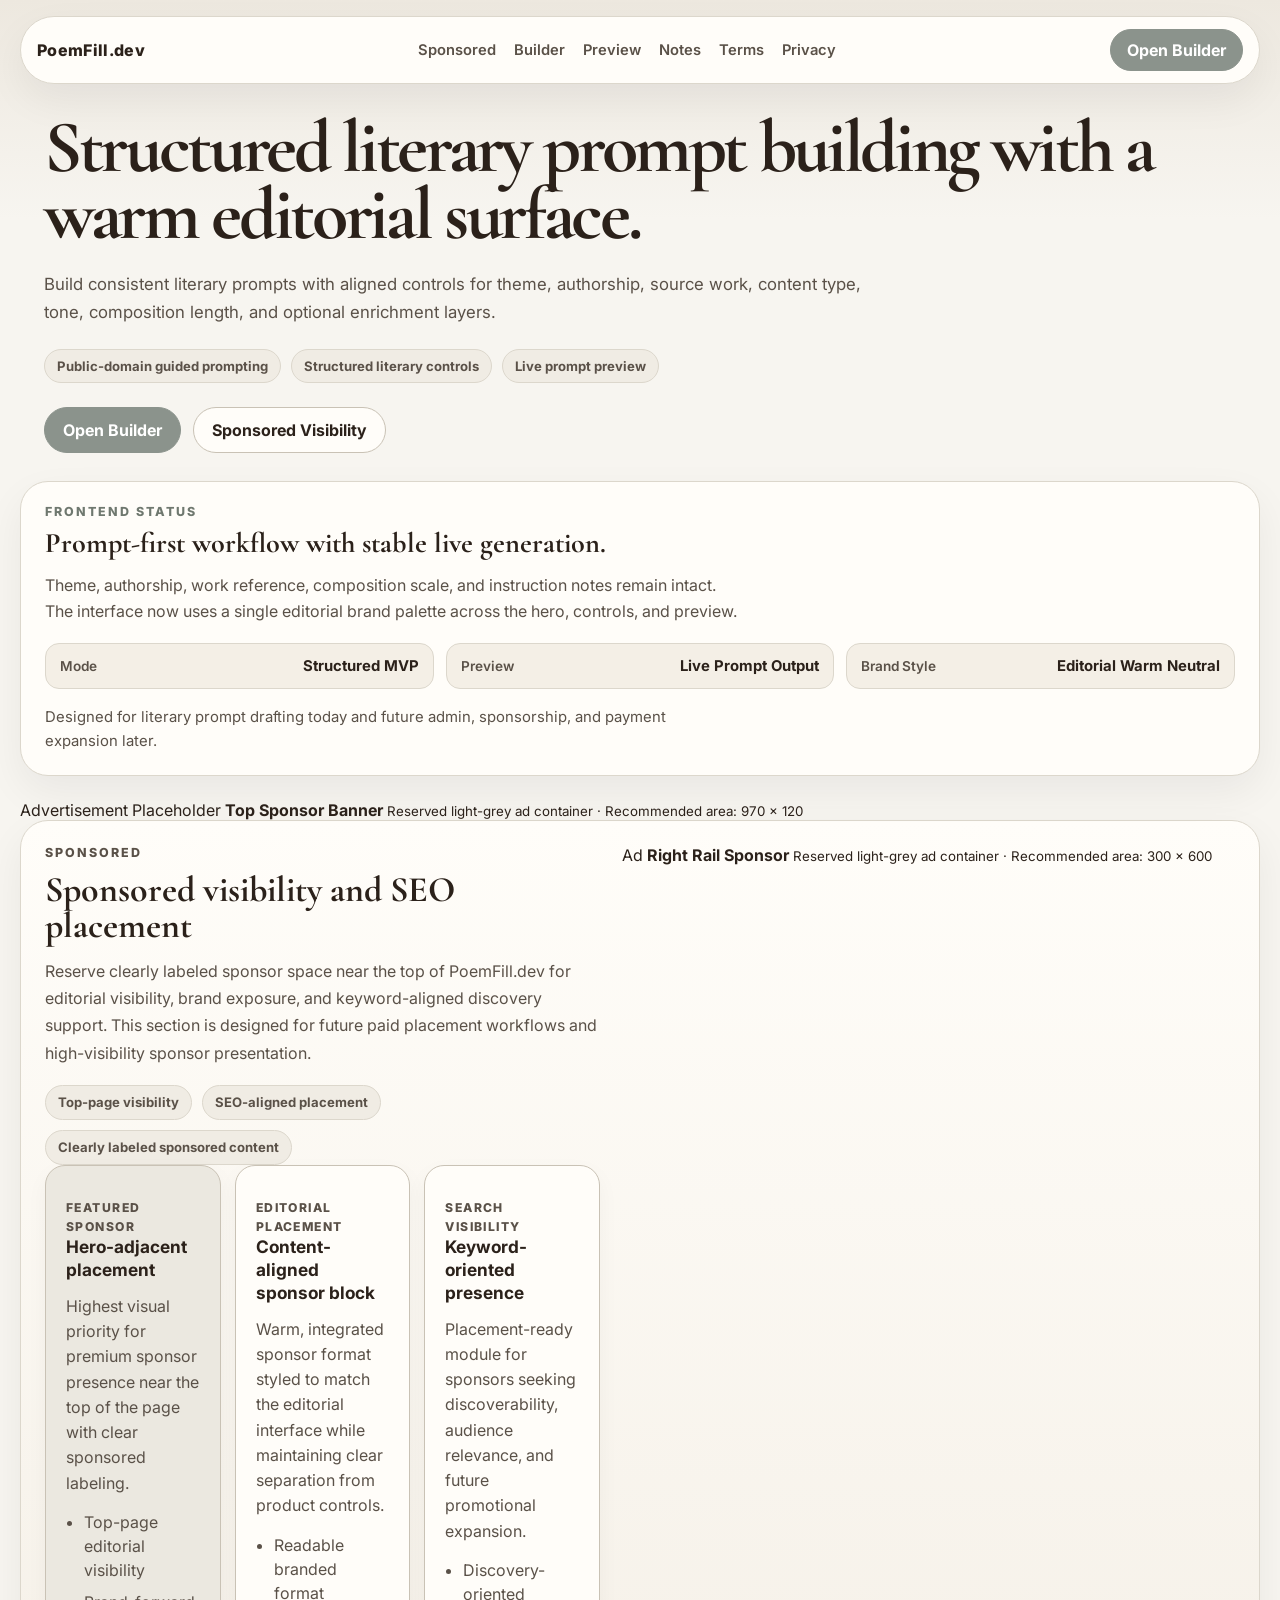
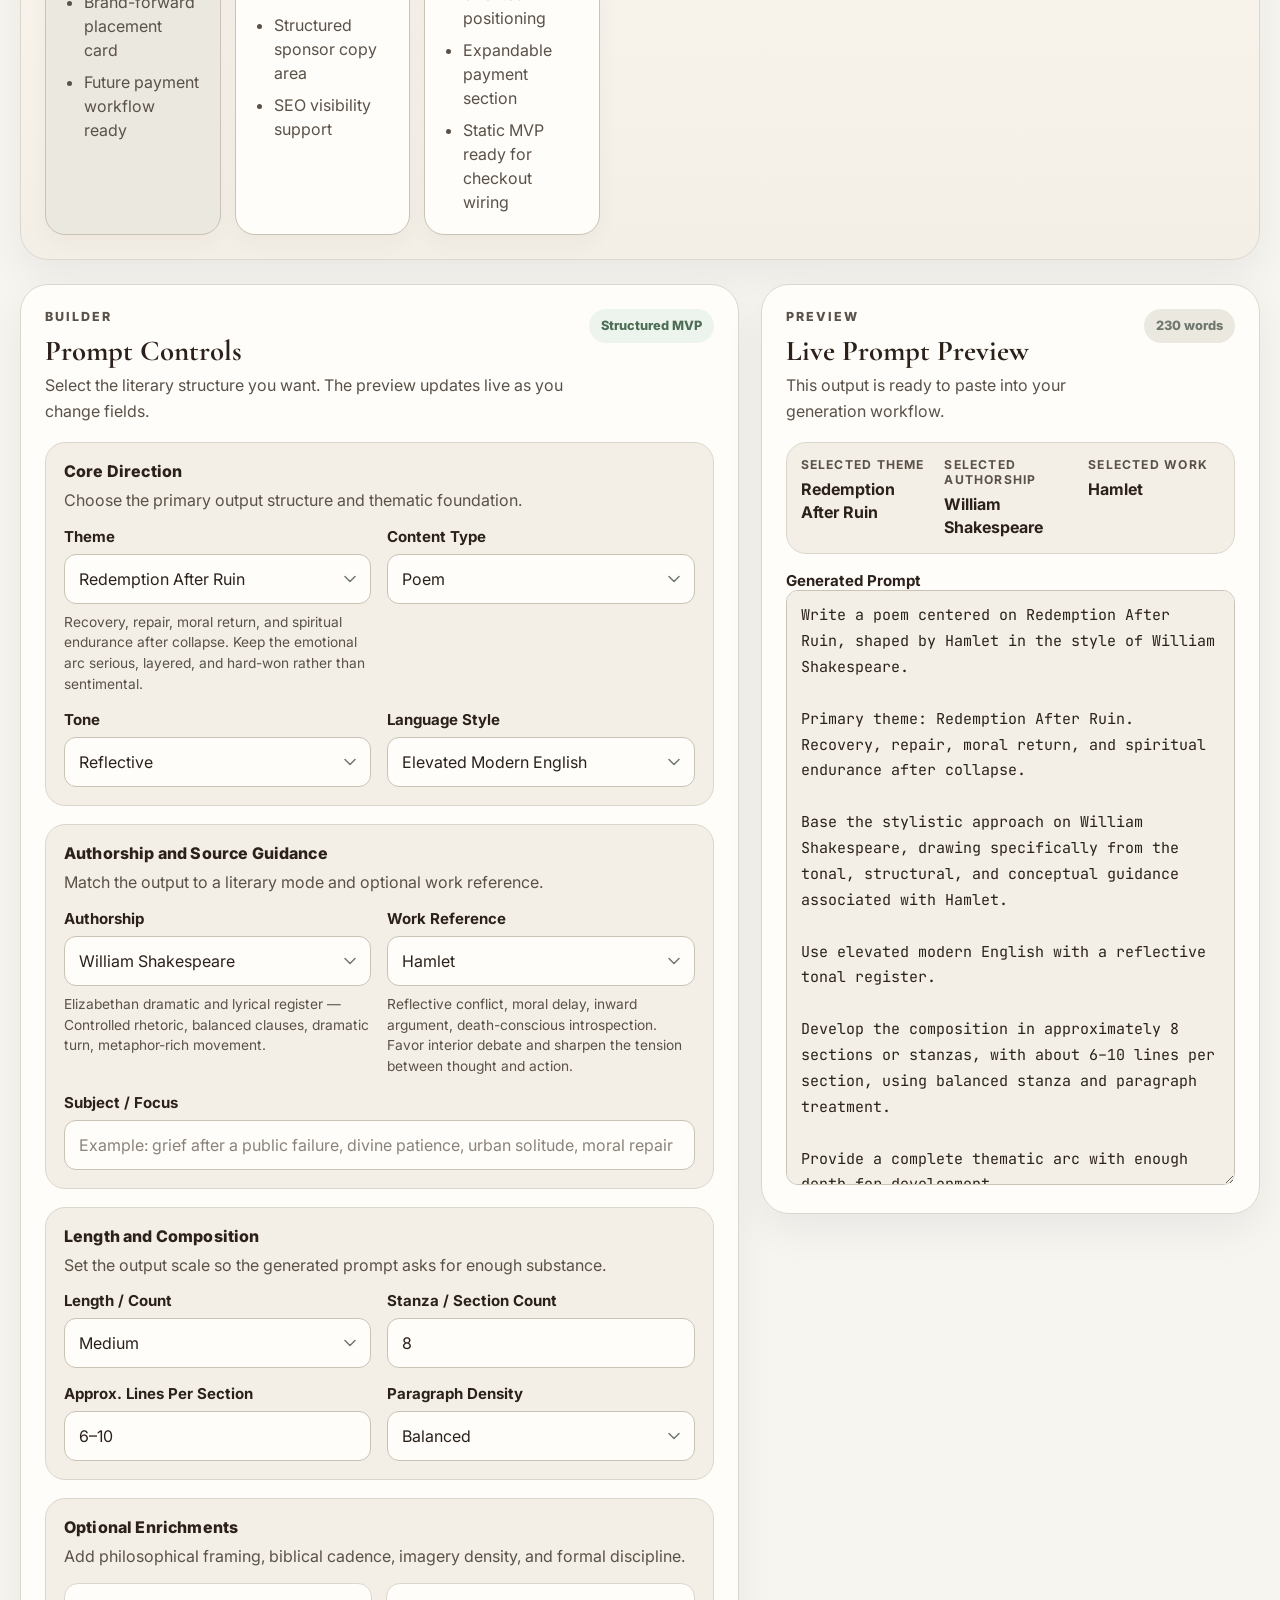
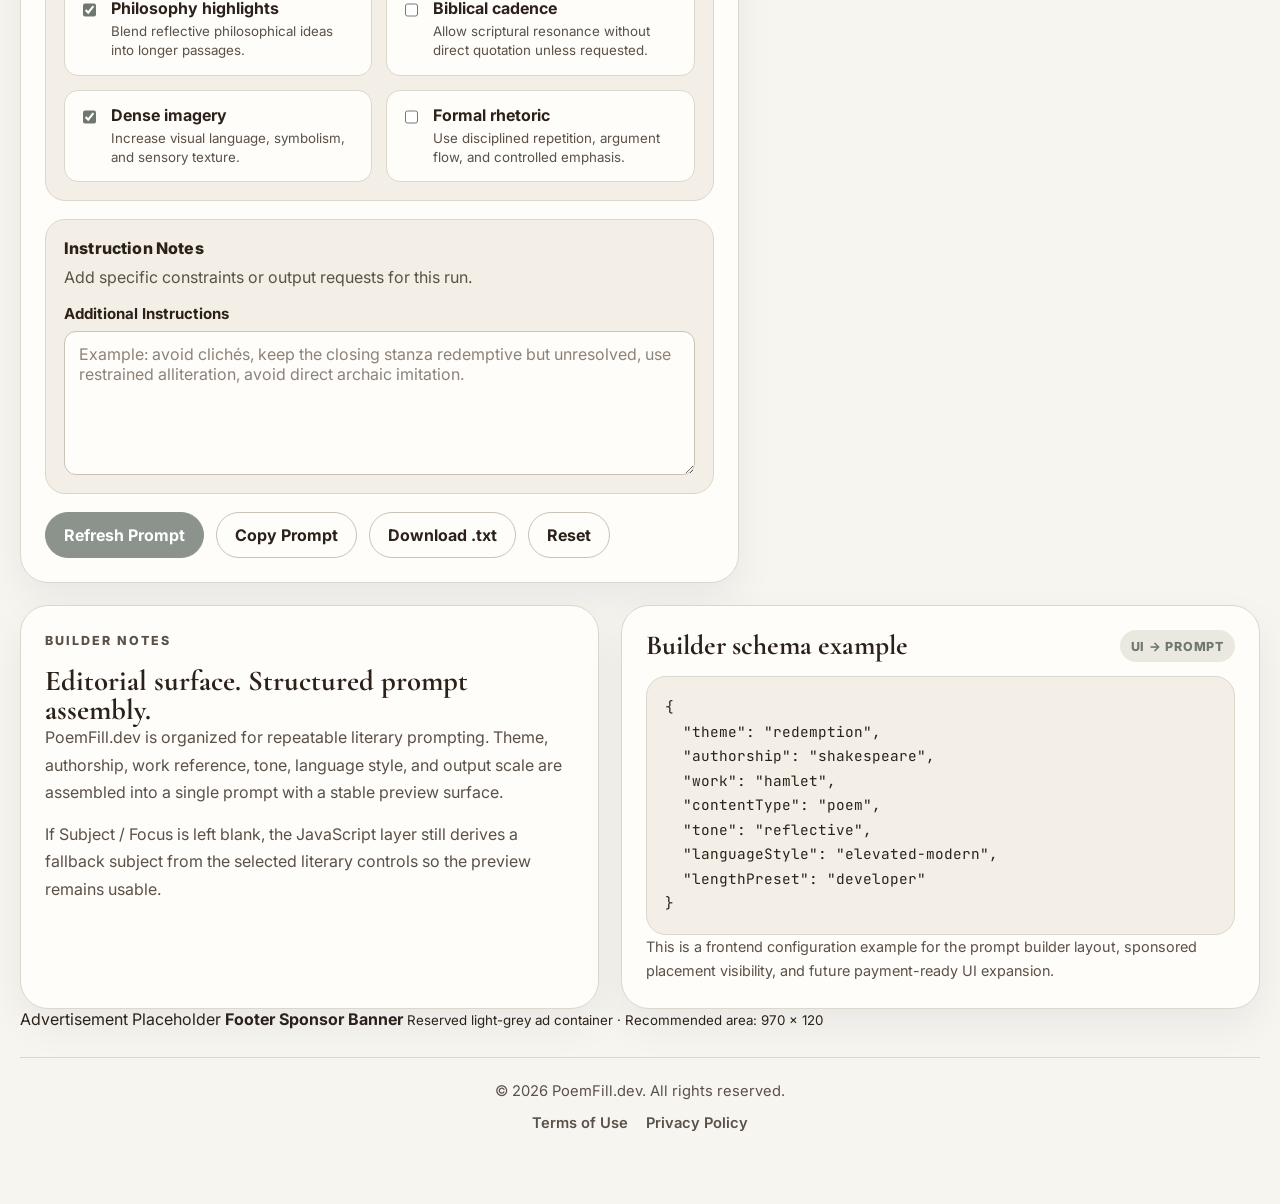
==== commit 5370df97: "Update stylesheet version and restructure ad sections" ====
--- a/index.html
+++ b/index.html
@@ -15,7 +15,7 @@
       href="https://fonts.googleapis.com/css2?family=Cormorant+Garamond:wght@500;600;700&family=Inter:wght@400;500;600;700;800&family=JetBrains+Mono:wght@400;500;600&display=swap"
       rel="stylesheet"
     />
-    <link rel="stylesheet" href="assets/css/styles.css?v=20260501-004" />
+    <link rel="stylesheet" href="assets/css/styles.css?v=20260501-005" />
     <script defer src="assets/js/app.js?v=20260501-001"></script>
   </head>
 
@@ -94,133 +94,84 @@
         </section>
       </header>
 
+      <aside class="ad-banner ad-banner--top" aria-label="Top sponsored advertisement placeholder">
+        <div class="ad-banner__slot">
+          <span>Advertisement Placeholder</span>
+          <strong>Top Sponsor Banner</strong>
+          <small>Reserved light-grey ad container · Recommended area: 970 × 120</small>
+        </div>
+      </aside>
+
       <section class="sponsored-band" id="sponsored-payments" aria-labelledby="sponsored-title">
-        <div class="sponsored-band__copy">
-          <p class="eyebrow eyebrow--muted">Sponsored</p>
-          <h2 id="sponsored-title">Sponsored visibility and SEO placement</h2>
-          <p>
-            Reserve clearly labeled sponsor space near the top of PoemFill.dev for editorial visibility,
-            brand exposure, and keyword-aligned discovery support. This section is designed for future paid
-            placement workflows and high-visibility sponsor presentation.
-          </p>
-
-          <div class="sponsored-band__chips">
-            <span class="sponsor-chip">Top-page visibility</span>
-            <span class="sponsor-chip">SEO-aligned placement</span>
-            <span class="sponsor-chip">Clearly labeled sponsored content</span>
-          </div>
-        </div>
-
-        <div class="sponsored-grid">
-          <article class="sponsor-card sponsor-card--featured">
-            <p class="sponsor-card__label">Featured Sponsor</p>
-            <h3>Hero-adjacent placement</h3>
+        <div class="sponsored-band__main">
+          <div class="sponsored-band__copy">
+            <p class="eyebrow eyebrow--muted">Sponsored</p>
+            <h2 id="sponsored-title">Sponsored visibility and SEO placement</h2>
             <p>
-              Highest visual priority for premium sponsor presence near the top of the page with clear
-              sponsored labeling.
+              Reserve clearly labeled sponsor space near the top of PoemFill.dev for editorial visibility,
+              brand exposure, and keyword-aligned discovery support. This section is designed for future paid
+              placement workflows and high-visibility sponsor presentation.
             </p>
-            <ul class="sponsor-list">
-              <li>Top-page editorial visibility</li>
-              <li>Brand-forward placement card</li>
-              <li>Future payment workflow ready</li>
-            </ul>
-          </article>
-
-          <article class="sponsor-card">
-            <p class="sponsor-card__label">Editorial Placement</p>
-            <h3>Content-aligned sponsor block</h3>
-            <p>
-              Warm, integrated sponsor format styled to match the editorial interface while maintaining
-              clear separation from product controls.
-            </p>
-            <ul class="sponsor-list">
-              <li>Readable branded format</li>
-              <li>Structured sponsor copy area</li>
-              <li>SEO visibility support</li>
-            </ul>
-          </article>
-
-          <article class="sponsor-card">
-            <p class="sponsor-card__label">Search Visibility</p>
-            <h3>Keyword-oriented presence</h3>
-            <p>
-              Placement-ready module for sponsors seeking discoverability, audience relevance, and future
-              promotional expansion.
-            </p>
-            <ul class="sponsor-list">
-              <li>Discovery-oriented positioning</li>
-              <li>Expandable payment section</li>
-              <li>Static MVP ready for checkout wiring</li>
-            </ul>
-          </article>
-        </div>
-      </section>
-
-      <section class="ad-slots-panel" id="ad-slots" aria-labelledby="ad-slots-title">
-        <div class="ad-slots-panel__header">
-          <div>
-            <p class="eyebrow eyebrow--muted">Sponsor slots</p>
-            <h2 id="ad-slots-title">Reserved advertising placements</h2>
-            <p>
-              These light-grey sponsor containers reserve clear visual space for future paid ads,
-              partner messages, affiliate placements, or editorial sponsorship campaigns.
-            </p>
-          </div>
-          <span class="status-pill status-pill--accent">Ad-ready MVP</span>
-        </div>
-
-        <div class="ad-slots-grid" aria-label="Reserved advertising slots">
-          <article class="ad-slot-card">
-            <div class="ad-slot-card__header">
-              <p class="ad-slot-card__label">Advertisement Placeholder</p>
-              <h3>Premium sponsor slot</h3>
-            </div>
-
-            <div class="ad-slot-box ad-slot-box--large">
-              <span>Reserved Sponsor Artwork</span>
-              <small>Recommended visual area: 728 × 220</small>
-            </div>
-
-            <p>
-              Top-page sponsor container for a featured brand, publisher, literary tool,
-              writing platform, or creative technology partner.
-            </p>
-          </article>
-
-          <article class="ad-slot-card">
-            <div class="ad-slot-card__header">
-              <p class="ad-slot-card__label">Advertisement Placeholder</p>
-              <h3>Builder-adjacent sponsor slot</h3>
-            </div>
-
-            <div class="ad-slot-box">
-              <span>Reserved Sponsor Message</span>
-              <small>Recommended visual area: 336 × 280</small>
-            </div>
-
-            <p>
-              Contextual sponsor container for writing workflows, AI tools, education,
-              publishing, books, creator services, and editorial resources.
-            </p>
-          </article>
-
-          <article class="ad-slot-card">
-            <div class="ad-slot-card__header">
-              <p class="ad-slot-card__label">Advertisement Placeholder</p>
-              <h3>Footer sponsor slot</h3>
-            </div>
-
-            <div class="ad-slot-box">
-              <span>Reserved Sponsor Link</span>
-              <small>Recommended visual area: 336 × 280</small>
-            </div>
-
-            <p>
-              Lower-page sponsor container for secondary campaigns, affiliate visibility,
-              newsletter promotions, and future sponsor rotation.
-            </p>
-          </article>
-        </div>
+
+            <div class="sponsored-band__chips">
+              <span class="sponsor-chip">Top-page visibility</span>
+              <span class="sponsor-chip">SEO-aligned placement</span>
+              <span class="sponsor-chip">Clearly labeled sponsored content</span>
+            </div>
+          </div>
+
+          <div class="sponsored-grid">
+            <article class="sponsor-card sponsor-card--featured">
+              <p class="sponsor-card__label">Featured Sponsor</p>
+              <h3>Hero-adjacent placement</h3>
+              <p>
+                Highest visual priority for premium sponsor presence near the top of the page with clear
+                sponsored labeling.
+              </p>
+              <ul class="sponsor-list">
+                <li>Top-page editorial visibility</li>
+                <li>Brand-forward placement card</li>
+                <li>Future payment workflow ready</li>
+              </ul>
+            </article>
+
+            <article class="sponsor-card">
+              <p class="sponsor-card__label">Editorial Placement</p>
+              <h3>Content-aligned sponsor block</h3>
+              <p>
+                Warm, integrated sponsor format styled to match the editorial interface while maintaining
+                clear separation from product controls.
+              </p>
+              <ul class="sponsor-list">
+                <li>Readable branded format</li>
+                <li>Structured sponsor copy area</li>
+                <li>SEO visibility support</li>
+              </ul>
+            </article>
+
+            <article class="sponsor-card">
+              <p class="sponsor-card__label">Search Visibility</p>
+              <h3>Keyword-oriented presence</h3>
+              <p>
+                Placement-ready module for sponsors seeking discoverability, audience relevance, and future
+                promotional expansion.
+              </p>
+              <ul class="sponsor-list">
+                <li>Discovery-oriented positioning</li>
+                <li>Expandable payment section</li>
+                <li>Static MVP ready for checkout wiring</li>
+              </ul>
+            </article>
+          </div>
+        </div>
+
+        <aside class="ad-rail" aria-label="Right rail sponsored advertisement placeholder">
+          <div class="ad-rail__slot">
+            <span>Ad</span>
+            <strong>Right Rail Sponsor</strong>
+            <small>Reserved light-grey ad container · Recommended area: 300 × 600</small>
+          </div>
+        </aside>
       </section>
 
       <main class="workspace">
@@ -502,6 +453,14 @@
         </article>
       </section>
 
+      <aside class="ad-banner ad-banner--footer" aria-label="Footer sponsored advertisement placeholder">
+        <div class="ad-banner__slot">
+          <span>Advertisement Placeholder</span>
+          <strong>Footer Sponsor Banner</strong>
+          <small>Reserved light-grey ad container · Recommended area: 970 × 120</small>
+        </div>
+      </aside>
+
       <footer class="site-footer" aria-label="Site footer">
         <div class="site-footer__inner">
           <p class="site-footer__copy">© 2026 PoemFill.dev. All rights reserved.</p>
--- a/assets/css/styles.css
+++ b/assets/css/styles.css
@@ -25,6 +25,11 @@
   --danger-text: #8e3c36;
   --focus-ring: rgba(139, 147, 140, 0.18);
 
+  --ad-slot-bg: #eeeeee;
+  --ad-slot-bg-soft: #f5f5f5;
+  --ad-slot-border: #cfcfcf;
+  --ad-slot-text: #6b6b6b;
+
   --radius-xl: 28px;
   --radius-lg: 20px;
   --radius-md: 14px;
@@ -99,7 +104,7 @@
   justify-content: space-between;
   gap: 16px;
   padding: 12px 16px;
-  background: color-mix(in srgb, var(--surface) 92%, white 8%);
+  background: var(--surface);
   border: 1px solid var(--border);
   border-radius: var(--radius-pill);
   box-shadow: var(--shadow-soft);
@@ -177,10 +182,10 @@
 }
 
 .hero-intro {
+  width: 100%;
   min-width: 0;
-  width: 100%;
   max-width: none;
-  padding: 26px 24px 6px;
+  padding: 30px 24px 10px;
 }
 
 .eyebrow {
@@ -198,18 +203,18 @@
 
 .hero-title {
   margin: 0;
-  max-width: 1100px;
+  max-width: 1120px;
   font-family: var(--font-display);
-  font-size: clamp(3rem, 5.5vw, 5.8rem);
+  font-size: clamp(3.2rem, 5.8vw, 5.9rem);
   line-height: 0.9;
-  letter-spacing: -0.04em;
+  letter-spacing: -0.045em;
 }
 
 .hero-copy {
   margin: 22px 0 0;
-  max-width: 70ch;
-  color: var(--text-soft);
-  font-size: clamp(1.05rem, 1.25vw, 1.22rem);
+  max-width: 76ch;
+  color: var(--text-soft);
+  font-size: clamp(1.05rem, 1.28vw, 1.22rem);
   line-height: 1.72;
 }
 
@@ -287,8 +292,8 @@
 .panel,
 .info-card,
 .sponsored-band,
-.ad-placeholder-band {
-  background: color-mix(in srgb, var(--surface) 94%, white 6%);
+.ad-slots-panel {
+  background: var(--surface);
   border: 1px solid var(--border);
   border-radius: var(--radius-xl);
   box-shadow: var(--shadow-soft);
@@ -364,11 +369,7 @@
   align-items: start;
   margin-bottom: 24px;
   padding: 24px;
-  background: linear-gradient(
-    180deg,
-    color-mix(in srgb, var(--surface) 82%, white 18%) 0%,
-    color-mix(in srgb, var(--surface-alt) 90%, white 10%) 100%
-  );
+  background: linear-gradient(180deg, #fffdf9 0%, #f4efe6 100%);
 }
 
 .sponsored-band__copy h2 {
@@ -424,7 +425,7 @@
 }
 
 .sponsor-card--featured {
-  background: color-mix(in srgb, var(--accent-soft) 55%, white 45%);
+  background: var(--accent-soft);
   border-color: var(--border-strong);
 }
 
@@ -458,67 +459,59 @@
   line-height: 1.5;
 }
 
-.ad-placeholder-band {
+.ad-slots-panel {
   display: grid;
   gap: 20px;
   margin-bottom: 24px;
   padding: 24px;
-  background: color-mix(in srgb, var(--surface) 92%, white 8%);
-}
-
-.ad-placeholder-band__header {
+  background: var(--surface);
+}
+
+.ad-slots-panel__header {
   display: flex;
   align-items: flex-start;
   justify-content: space-between;
   gap: 18px;
 }
 
-.ad-placeholder-band__header h2 {
+.ad-slots-panel__header h2 {
   margin: 0;
   font-family: var(--font-display);
-  font-size: clamp(1.8rem, 2.6vw, 2.55rem);
+  font-size: clamp(1.8rem, 2.6vw, 2.6rem);
   line-height: 1;
 }
 
-.ad-placeholder-band__header p:not(.eyebrow) {
+.ad-slots-panel__header p:not(.eyebrow) {
   margin: 12px 0 0;
-  max-width: 72ch;
+  max-width: 78ch;
   color: var(--text-soft);
   line-height: 1.66;
 }
 
-.ad-placeholder-grid {
-  display: grid;
-  grid-template-columns: repeat(3, minmax(0, 1fr));
+.ad-slots-grid {
+  display: grid;
+  grid-template-columns: minmax(0, 1.2fr) minmax(260px, 0.9fr) minmax(260px, 0.9fr);
+  gap: 16px;
+  align-items: stretch;
+}
+
+.ad-slot-card {
+  display: grid;
+  grid-template-rows: auto auto 1fr;
   gap: 14px;
-}
-
-.ad-placeholder-card {
-  display: grid;
-  gap: 14px;
-  padding: 20px;
   min-height: 100%;
-  border: 1px dashed var(--border-strong);
+  padding: 18px;
+  border: 1px solid var(--border-strong);
   border-radius: var(--radius-lg);
-  background:
-    linear-gradient(
-      180deg,
-      color-mix(in srgb, var(--surface) 88%, white 12%) 0%,
-      color-mix(in srgb, var(--surface-alt) 90%, white 10%) 100%
-    );
-}
-
-.ad-placeholder-card--premium {
-  border-style: solid;
-  background:
-    linear-gradient(
-      180deg,
-      color-mix(in srgb, var(--accent-soft) 66%, white 34%) 0%,
-      color-mix(in srgb, var(--surface) 86%, white 14%) 100%
-    );
-}
-
-.ad-placeholder-card__label {
+  background: var(--surface-alt);
+}
+
+.ad-slot-card__header {
+  display: grid;
+  gap: 8px;
+}
+
+.ad-slot-card__label {
   margin: 0;
   color: var(--accent-strong);
   font-size: 0.74rem;
@@ -527,48 +520,47 @@
   text-transform: uppercase;
 }
 
-.ad-placeholder-card h3 {
+.ad-slot-card h3 {
   margin: 0;
   font-size: 1.08rem;
   line-height: 1.3;
 }
 
-.ad-placeholder-card p:not(.ad-placeholder-card__label) {
+.ad-slot-card p:not(.ad-slot-card__label) {
   margin: 0;
   color: var(--text-soft);
   line-height: 1.58;
 }
 
-.ad-placeholder-card__box {
+.ad-slot-box {
   display: grid;
   place-items: center;
-  min-height: 132px;
+  min-height: 180px;
   padding: 18px;
-  border: 1px dashed var(--border-strong);
+  border: 2px dashed var(--ad-slot-border);
   border-radius: var(--radius-md);
-  background:
-    repeating-linear-gradient(
-      -45deg,
-      color-mix(in srgb, var(--surface-muted) 70%, white 30%) 0,
-      color-mix(in srgb, var(--surface-muted) 70%, white 30%) 10px,
-      color-mix(in srgb, var(--surface) 86%, white 14%) 10px,
-      color-mix(in srgb, var(--surface) 86%, white 14%) 20px
-    );
+  background: var(--ad-slot-bg);
+  color: var(--ad-slot-text);
   text-align: center;
 }
 
-.ad-placeholder-card__box span {
-  display: inline-flex;
-  align-items: center;
-  justify-content: center;
-  min-height: 34px;
-  padding: 0 12px;
-  border: 1px solid var(--border);
-  border-radius: var(--radius-pill);
-  background: color-mix(in srgb, var(--surface) 88%, white 12%);
-  color: var(--text-soft);
+.ad-slot-box--large {
+  min-height: 220px;
+}
+
+.ad-slot-box span {
+  display: block;
+  color: #4f4f4f;
+  font-size: 1rem;
+  font-weight: 800;
+}
+
+.ad-slot-box small {
+  display: block;
+  margin-top: 8px;
+  color: var(--ad-slot-text);
   font-size: 0.82rem;
-  font-weight: 800;
+  font-weight: 700;
 }
 
 .workspace {
@@ -726,7 +718,7 @@
 
 .field input::placeholder,
 .field textarea::placeholder {
-  color: color-mix(in srgb, var(--text-soft) 70%, white 30%);
+  color: #8b837a;
 }
 
 .field input:focus,
@@ -883,13 +875,13 @@
 
 .alert--danger {
   background: var(--danger-soft);
-  border-color: color-mix(in srgb, var(--danger-text) 22%, white 78%);
+  border-color: #e3bcb6;
   color: var(--danger-text);
 }
 
 .alert--success {
   background: var(--success-soft);
-  border-color: color-mix(in srgb, var(--success-text) 22%, white 78%);
+  border-color: #bed0c2;
   color: var(--success-text);
 }
 
@@ -1026,7 +1018,7 @@
   }
 
   .sponsored-grid,
-  .ad-placeholder-grid {
+  .ad-slots-grid {
     grid-template-columns: 1fr;
   }
 
@@ -1046,12 +1038,17 @@
   }
 
   .hero-title {
-    max-width: 920px;
-    font-size: clamp(2.5rem, 7vw, 4.35rem);
-  }
-
-  .ad-placeholder-band__header {
+    max-width: 960px;
+    font-size: clamp(2.6rem, 7vw, 4.45rem);
+  }
+
+  .ad-slots-panel__header {
     display: grid;
+  }
+
+  .ad-slot-box,
+  .ad-slot-box--large {
+    min-height: 200px;
   }
 }
 
@@ -1065,7 +1062,7 @@
   .panel,
   .info-card,
   .sponsored-band,
-  .ad-placeholder-band {
+  .ad-slots-panel {
     padding: 18px;
   }
 
@@ -1100,7 +1097,7 @@
 
   .hero-title {
     max-width: none;
-    font-size: clamp(2.2rem, 10vw, 3.1rem);
+    font-size: clamp(2.25rem, 10vw, 3.15rem);
     line-height: 0.98;
   }
 
@@ -1113,8 +1110,13 @@
   .code-card__header h2,
   .hero-status h2,
   .sponsored-band__copy h2,
-  .ad-placeholder-band__header h2 {
+  .ad-slots-panel__header h2 {
     max-width: none;
+  }
+
+  .ad-slot-box,
+  .ad-slot-box--large {
+    min-height: 180px;
   }
 
   .prompt-output {
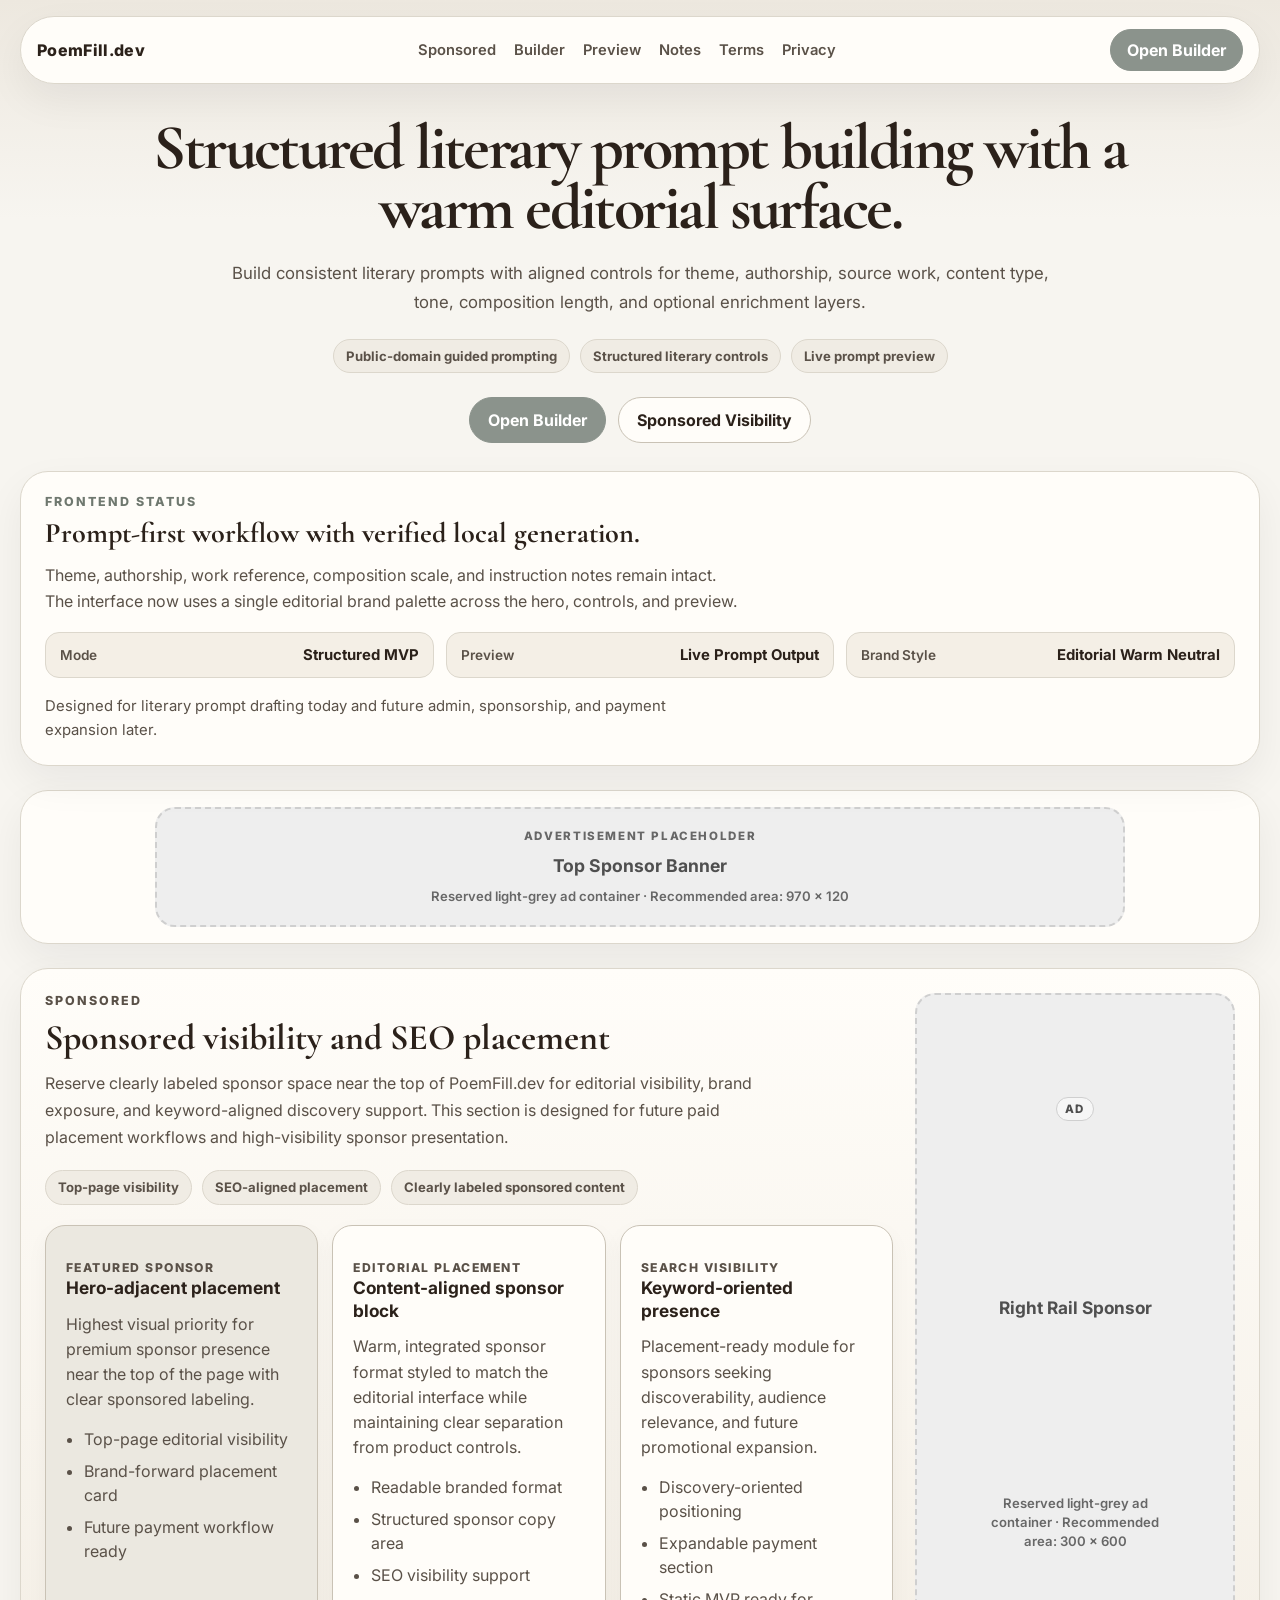
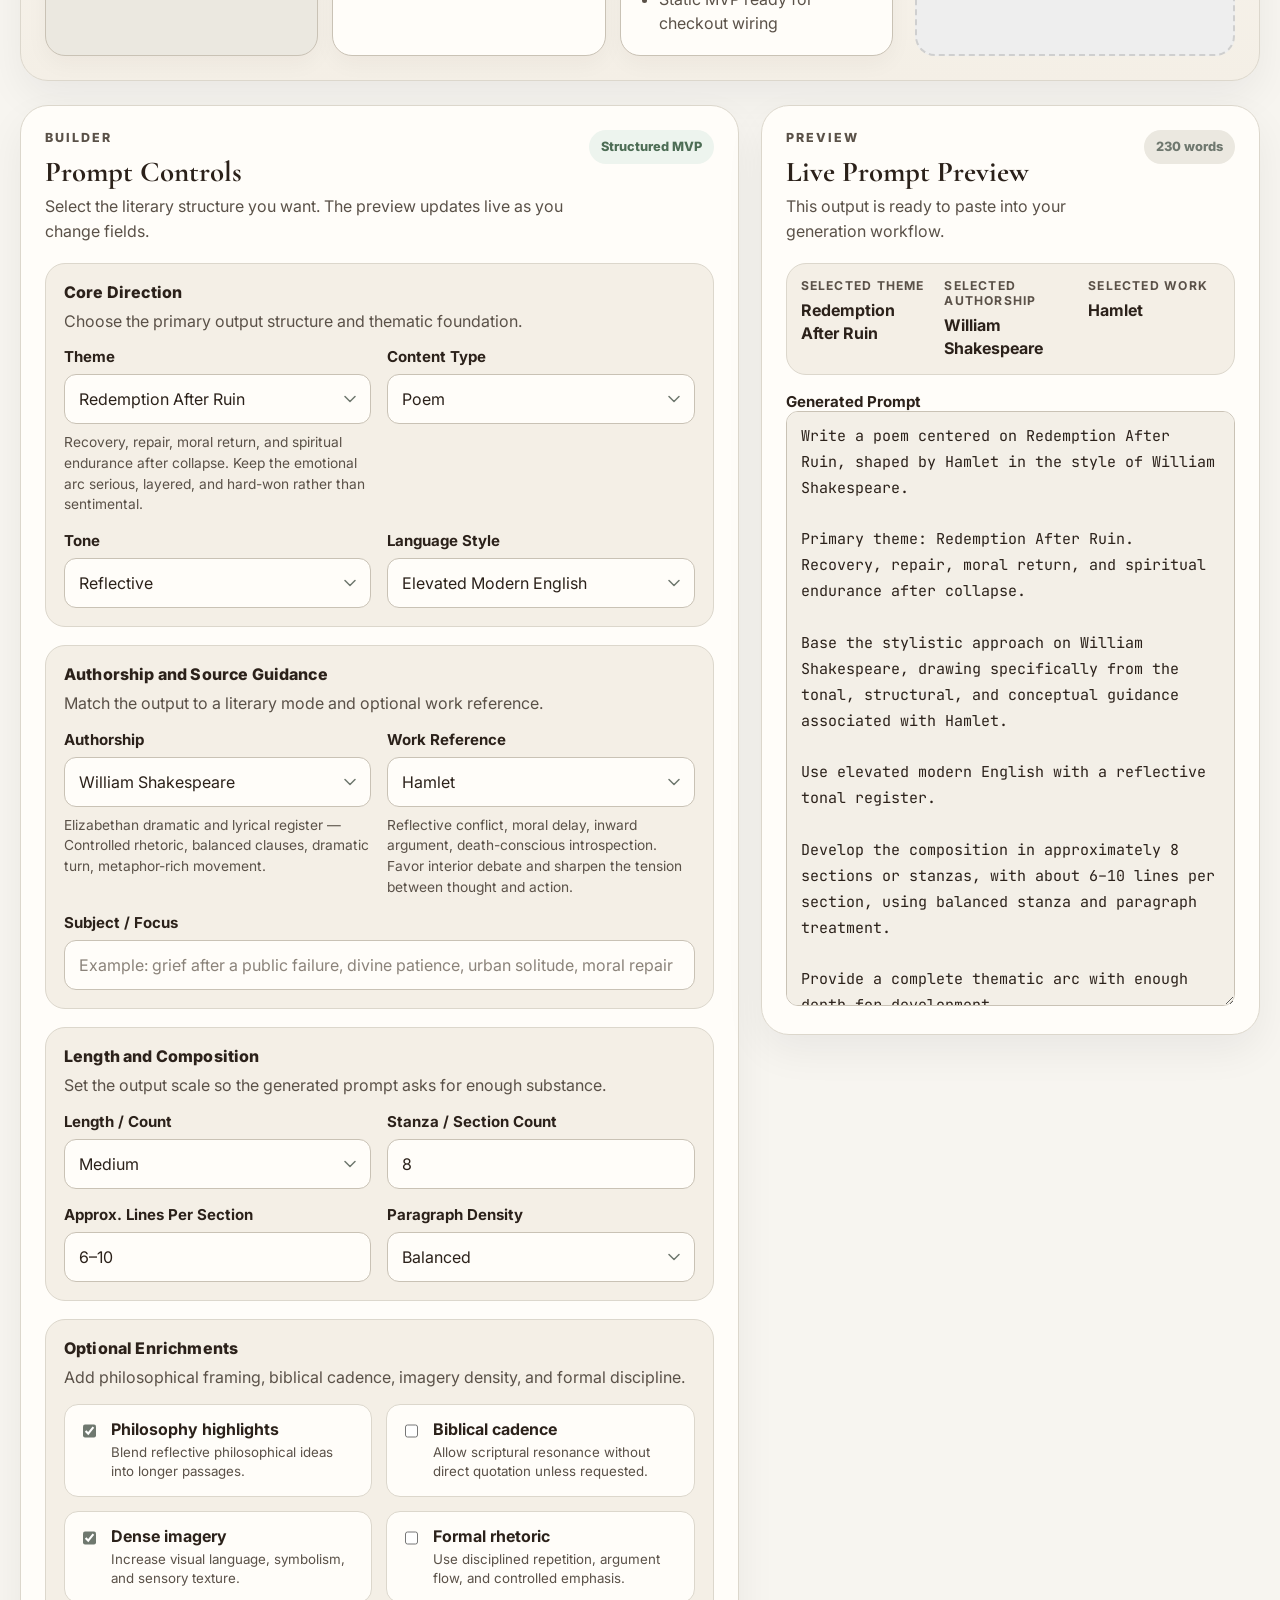
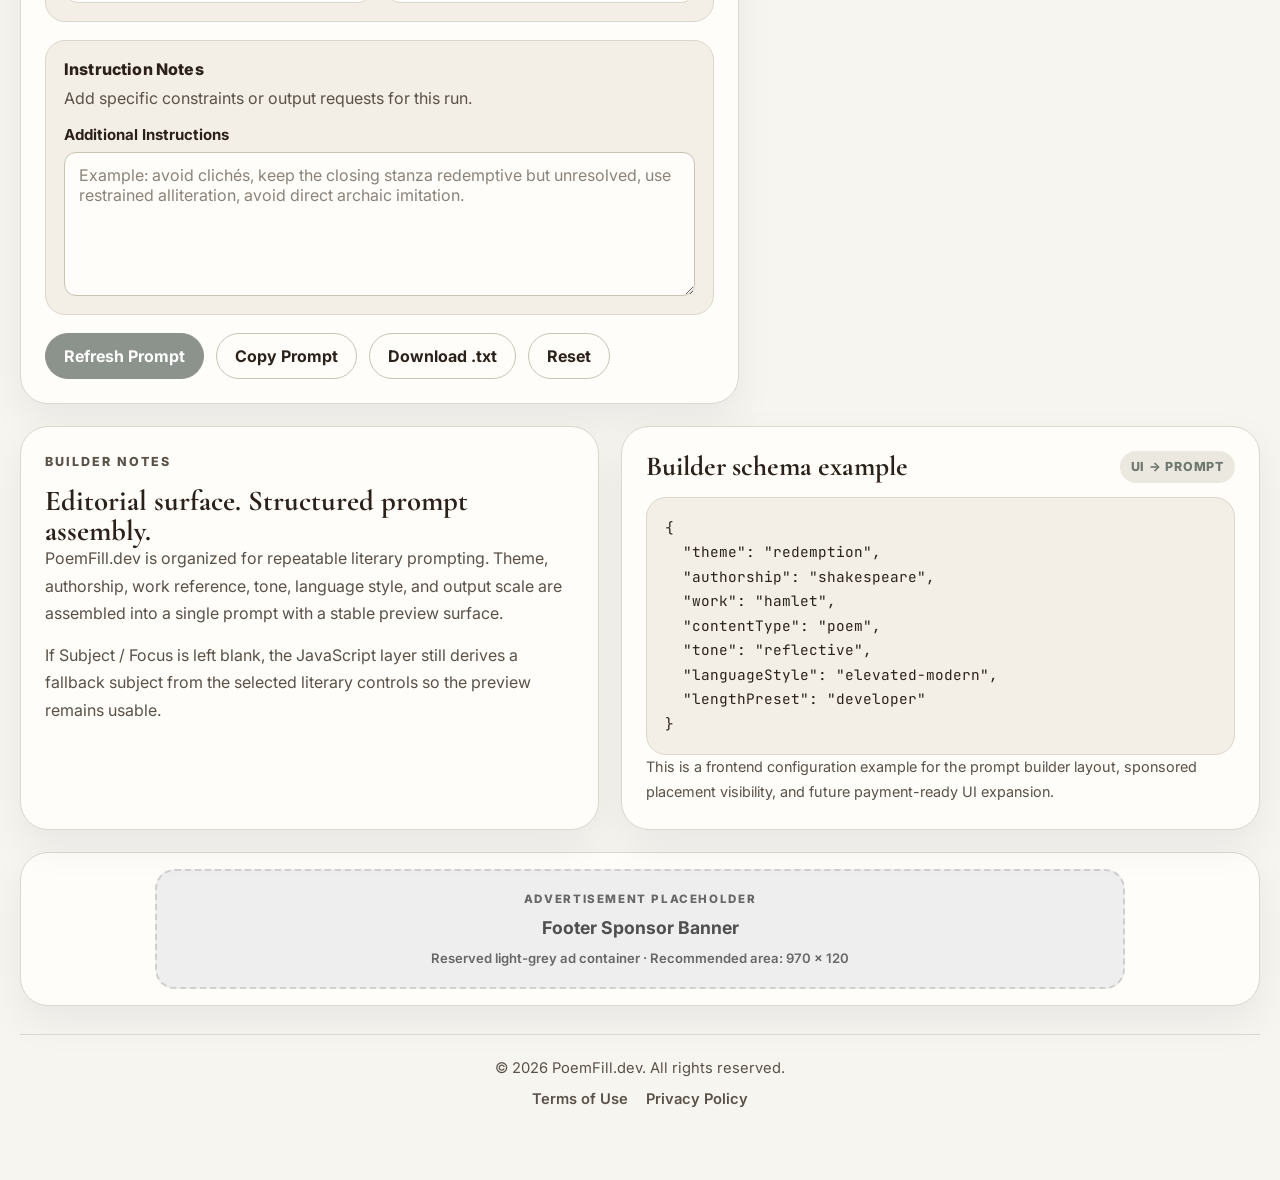
==== commit 2d840a00: "Test PoemFill.dev local-to-GitHub workflow Updated the frontend status heading to verify the local V" ====
--- a/index.html
+++ b/index.html
@@ -66,7 +66,7 @@
         <section class="hero-status" aria-labelledby="frontend-status-title">
           <div class="hero-status__lead">
             <p class="hero-status__eyebrow">Frontend status</p>
-            <h2 id="frontend-status-title">Prompt-first workflow with stable live generation.</h2>
+            <h2 id="frontend-status-title">Prompt-first workflow with verified local generation.</h2>
             <p class="hero-status__copy">
               Theme, authorship, work reference, composition scale, and instruction notes remain intact.
               The interface now uses a single editorial brand palette across the hero, controls, and preview.
--- a/assets/css/styles.css
+++ b/assets/css/styles.css
@@ -26,9 +26,9 @@
   --focus-ring: rgba(139, 147, 140, 0.18);
 
   --ad-slot-bg: #eeeeee;
-  --ad-slot-bg-soft: #f5f5f5;
+  --ad-slot-bg-soft: #f6f6f6;
   --ad-slot-border: #cfcfcf;
-  --ad-slot-text: #6b6b6b;
+  --ad-slot-text: #676767;
 
   --radius-xl: 28px;
   --radius-lg: 20px;
@@ -77,7 +77,6 @@
 }
 
 #sponsored-payments,
-#ad-slots,
 #builder-title,
 #preview-title,
 #builder-notes-title,
@@ -184,8 +183,10 @@
 .hero-intro {
   width: 100%;
   min-width: 0;
-  max-width: none;
-  padding: 30px 24px 10px;
+  max-width: 1180px;
+  margin: 0 auto;
+  padding: 34px 24px 10px;
+  text-align: center;
 }
 
 .eyebrow {
@@ -202,25 +203,26 @@
 }
 
 .hero-title {
-  margin: 0;
-  max-width: 1120px;
+  margin: 0 auto;
+  max-width: 1050px;
   font-family: var(--font-display);
-  font-size: clamp(3.2rem, 5.8vw, 5.9rem);
-  line-height: 0.9;
-  letter-spacing: -0.045em;
+  font-size: clamp(2.85rem, 5vw, 5.2rem);
+  line-height: 0.93;
+  letter-spacing: -0.04em;
 }
 
 .hero-copy {
-  margin: 22px 0 0;
+  margin: 22px auto 0;
   max-width: 76ch;
   color: var(--text-soft);
-  font-size: clamp(1.05rem, 1.28vw, 1.22rem);
+  font-size: clamp(1.05rem, 1.18vw, 1.18rem);
   line-height: 1.72;
 }
 
 .hero-chip-row {
   display: flex;
   flex-wrap: wrap;
+  justify-content: center;
   gap: 10px;
   margin-top: 22px;
 }
@@ -241,6 +243,7 @@
 .hero-links {
   display: flex;
   flex-wrap: wrap;
+  justify-content: center;
   gap: 12px;
   margin-top: 24px;
 }
@@ -292,7 +295,7 @@
 .panel,
 .info-card,
 .sponsored-band,
-.ad-slots-panel {
+.ad-banner {
   background: var(--surface);
   border: 1px solid var(--border);
   border-radius: var(--radius-xl);
@@ -362,14 +365,64 @@
   line-height: 1.62;
 }
 
+.ad-banner {
+  margin-bottom: 24px;
+  padding: 16px;
+  background: var(--surface);
+}
+
+.ad-banner--footer {
+  margin-top: 22px;
+  margin-bottom: 0;
+}
+
+.ad-banner__slot {
+  display: grid;
+  place-items: center;
+  gap: 6px;
+  width: min(100%, 970px);
+  min-height: 120px;
+  margin: 0 auto;
+  padding: 18px;
+  border: 2px dashed var(--ad-slot-border);
+  border-radius: var(--radius-lg);
+  background: var(--ad-slot-bg);
+  color: var(--ad-slot-text);
+  text-align: center;
+}
+
+.ad-banner__slot span {
+  font-size: 0.72rem;
+  font-weight: 800;
+  letter-spacing: 0.14em;
+  text-transform: uppercase;
+}
+
+.ad-banner__slot strong {
+  color: #4f4f4f;
+  font-size: 1.1rem;
+}
+
+.ad-banner__slot small {
+  color: var(--ad-slot-text);
+  font-size: 0.82rem;
+  font-weight: 600;
+}
+
 .sponsored-band {
   display: grid;
-  grid-template-columns: minmax(300px, 0.95fr) minmax(0, 1.05fr);
+  grid-template-columns: minmax(0, 1fr) 320px;
   gap: 22px;
-  align-items: start;
+  align-items: stretch;
   margin-bottom: 24px;
   padding: 24px;
   background: linear-gradient(180deg, #fffdf9 0%, #f4efe6 100%);
+}
+
+.sponsored-band__main {
+  display: grid;
+  gap: 20px;
+  min-width: 0;
 }
 
 .sponsored-band__copy h2 {
@@ -381,7 +434,7 @@
 
 .sponsored-band__copy p:not(.eyebrow) {
   margin: 15px 0 0;
-  max-width: 58ch;
+  max-width: 72ch;
   color: var(--text-soft);
   line-height: 1.7;
   font-size: 1rem;
@@ -459,108 +512,52 @@
   line-height: 1.5;
 }
 
-.ad-slots-panel {
-  display: grid;
-  gap: 20px;
-  margin-bottom: 24px;
-  padding: 24px;
-  background: var(--surface);
-}
-
-.ad-slots-panel__header {
-  display: flex;
-  align-items: flex-start;
-  justify-content: space-between;
-  gap: 18px;
-}
-
-.ad-slots-panel__header h2 {
-  margin: 0;
-  font-family: var(--font-display);
-  font-size: clamp(1.8rem, 2.6vw, 2.6rem);
-  line-height: 1;
-}
-
-.ad-slots-panel__header p:not(.eyebrow) {
-  margin: 12px 0 0;
-  max-width: 78ch;
-  color: var(--text-soft);
-  line-height: 1.66;
-}
-
-.ad-slots-grid {
-  display: grid;
-  grid-template-columns: minmax(0, 1.2fr) minmax(260px, 0.9fr) minmax(260px, 0.9fr);
-  gap: 16px;
-  align-items: stretch;
-}
-
-.ad-slot-card {
-  display: grid;
-  grid-template-rows: auto auto 1fr;
-  gap: 14px;
+.ad-rail {
+  display: flex;
+  min-width: 0;
+}
+
+.ad-rail__slot {
+  display: grid;
+  place-items: center;
+  gap: 8px;
+  width: 100%;
   min-height: 100%;
   padding: 18px;
-  border: 1px solid var(--border-strong);
+  border: 2px dashed var(--ad-slot-border);
   border-radius: var(--radius-lg);
-  background: var(--surface-alt);
-}
-
-.ad-slot-card__header {
-  display: grid;
-  gap: 8px;
-}
-
-.ad-slot-card__label {
-  margin: 0;
-  color: var(--accent-strong);
-  font-size: 0.74rem;
-  font-weight: 800;
-  letter-spacing: 0.13em;
-  text-transform: uppercase;
-}
-
-.ad-slot-card h3 {
-  margin: 0;
-  font-size: 1.08rem;
-  line-height: 1.3;
-}
-
-.ad-slot-card p:not(.ad-slot-card__label) {
-  margin: 0;
-  color: var(--text-soft);
-  line-height: 1.58;
-}
-
-.ad-slot-box {
-  display: grid;
-  place-items: center;
-  min-height: 180px;
-  padding: 18px;
-  border: 2px dashed var(--ad-slot-border);
-  border-radius: var(--radius-md);
   background: var(--ad-slot-bg);
   color: var(--ad-slot-text);
   text-align: center;
 }
 
-.ad-slot-box--large {
-  min-height: 220px;
-}
-
-.ad-slot-box span {
-  display: block;
+.ad-rail__slot span {
+  display: inline-flex;
+  align-items: center;
+  justify-content: center;
+  min-height: 24px;
+  padding: 0 8px;
+  border: 1px solid var(--ad-slot-border);
+  border-radius: var(--radius-pill);
+  background: var(--ad-slot-bg-soft);
   color: #4f4f4f;
-  font-size: 1rem;
+  font-size: 0.72rem;
   font-weight: 800;
-}
-
-.ad-slot-box small {
-  display: block;
-  margin-top: 8px;
+  letter-spacing: 0.12em;
+  text-transform: uppercase;
+}
+
+.ad-rail__slot strong {
+  color: #4f4f4f;
+  font-size: 1.08rem;
+}
+
+.ad-rail__slot small {
+  max-width: 22ch;
   color: var(--ad-slot-text);
   font-size: 0.82rem;
-  font-weight: 700;
+  font-weight: 600;
+  line-height: 1.45;
 }
 
 .workspace {
@@ -1017,8 +1014,7 @@
     grid-template-columns: 1fr;
   }
 
-  .sponsored-grid,
-  .ad-slots-grid {
+  .sponsored-grid {
     grid-template-columns: 1fr;
   }
 
@@ -1038,17 +1034,12 @@
   }
 
   .hero-title {
-    max-width: 960px;
-    font-size: clamp(2.6rem, 7vw, 4.45rem);
-  }
-
-  .ad-slots-panel__header {
-    display: grid;
-  }
-
-  .ad-slot-box,
-  .ad-slot-box--large {
-    min-height: 200px;
+    max-width: 940px;
+    font-size: clamp(2.55rem, 7vw, 4.4rem);
+  }
+
+  .ad-rail__slot {
+    min-height: 260px;
   }
 }
 
@@ -1062,12 +1053,12 @@
   .panel,
   .info-card,
   .sponsored-band,
-  .ad-slots-panel {
+  .ad-banner {
     padding: 18px;
   }
 
   .hero-intro {
-    padding: 20px 6px 4px;
+    padding: 24px 6px 6px;
   }
 
   .field-grid,
@@ -1109,14 +1100,16 @@
   .info-card h2,
   .code-card__header h2,
   .hero-status h2,
-  .sponsored-band__copy h2,
-  .ad-slots-panel__header h2 {
+  .sponsored-band__copy h2 {
     max-width: none;
   }
 
-  .ad-slot-box,
-  .ad-slot-box--large {
-    min-height: 180px;
+  .ad-banner__slot {
+    min-height: 110px;
+  }
+
+  .ad-rail__slot {
+    min-height: 220px;
   }
 
   .prompt-output {
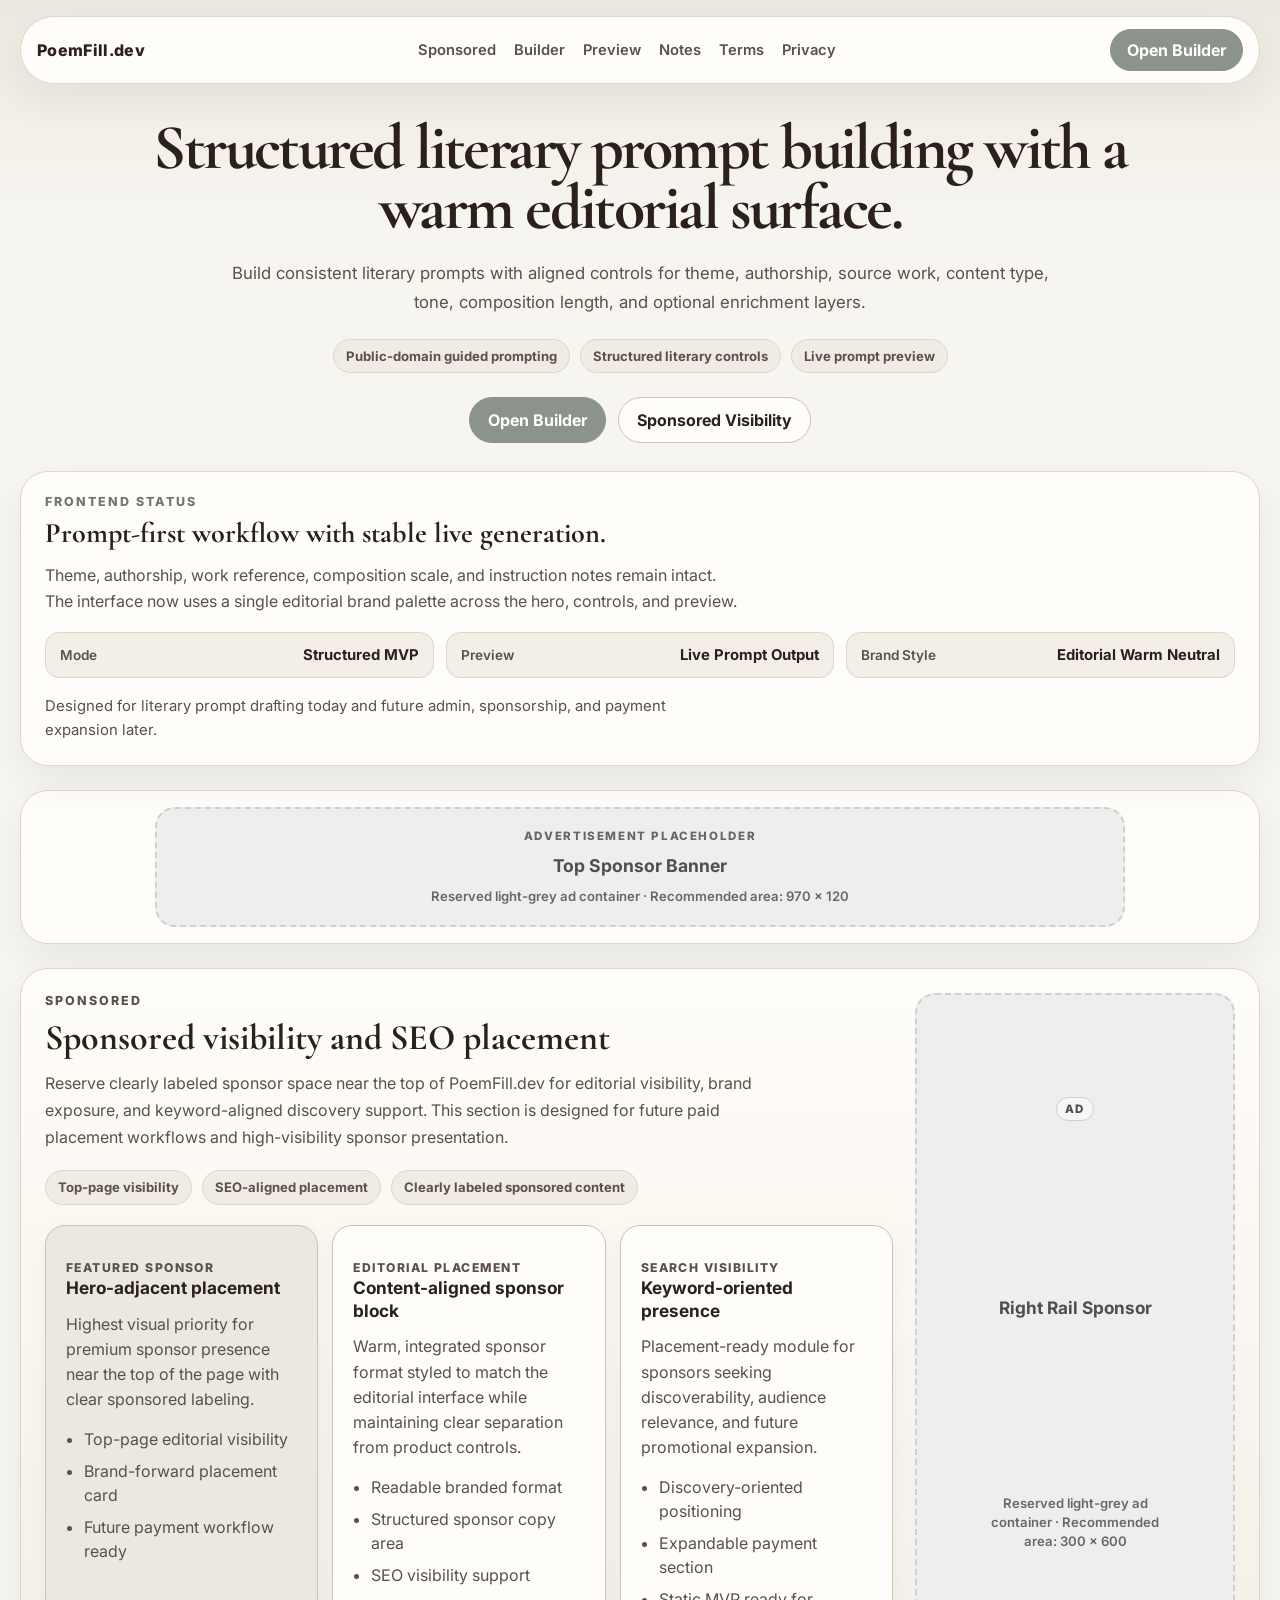
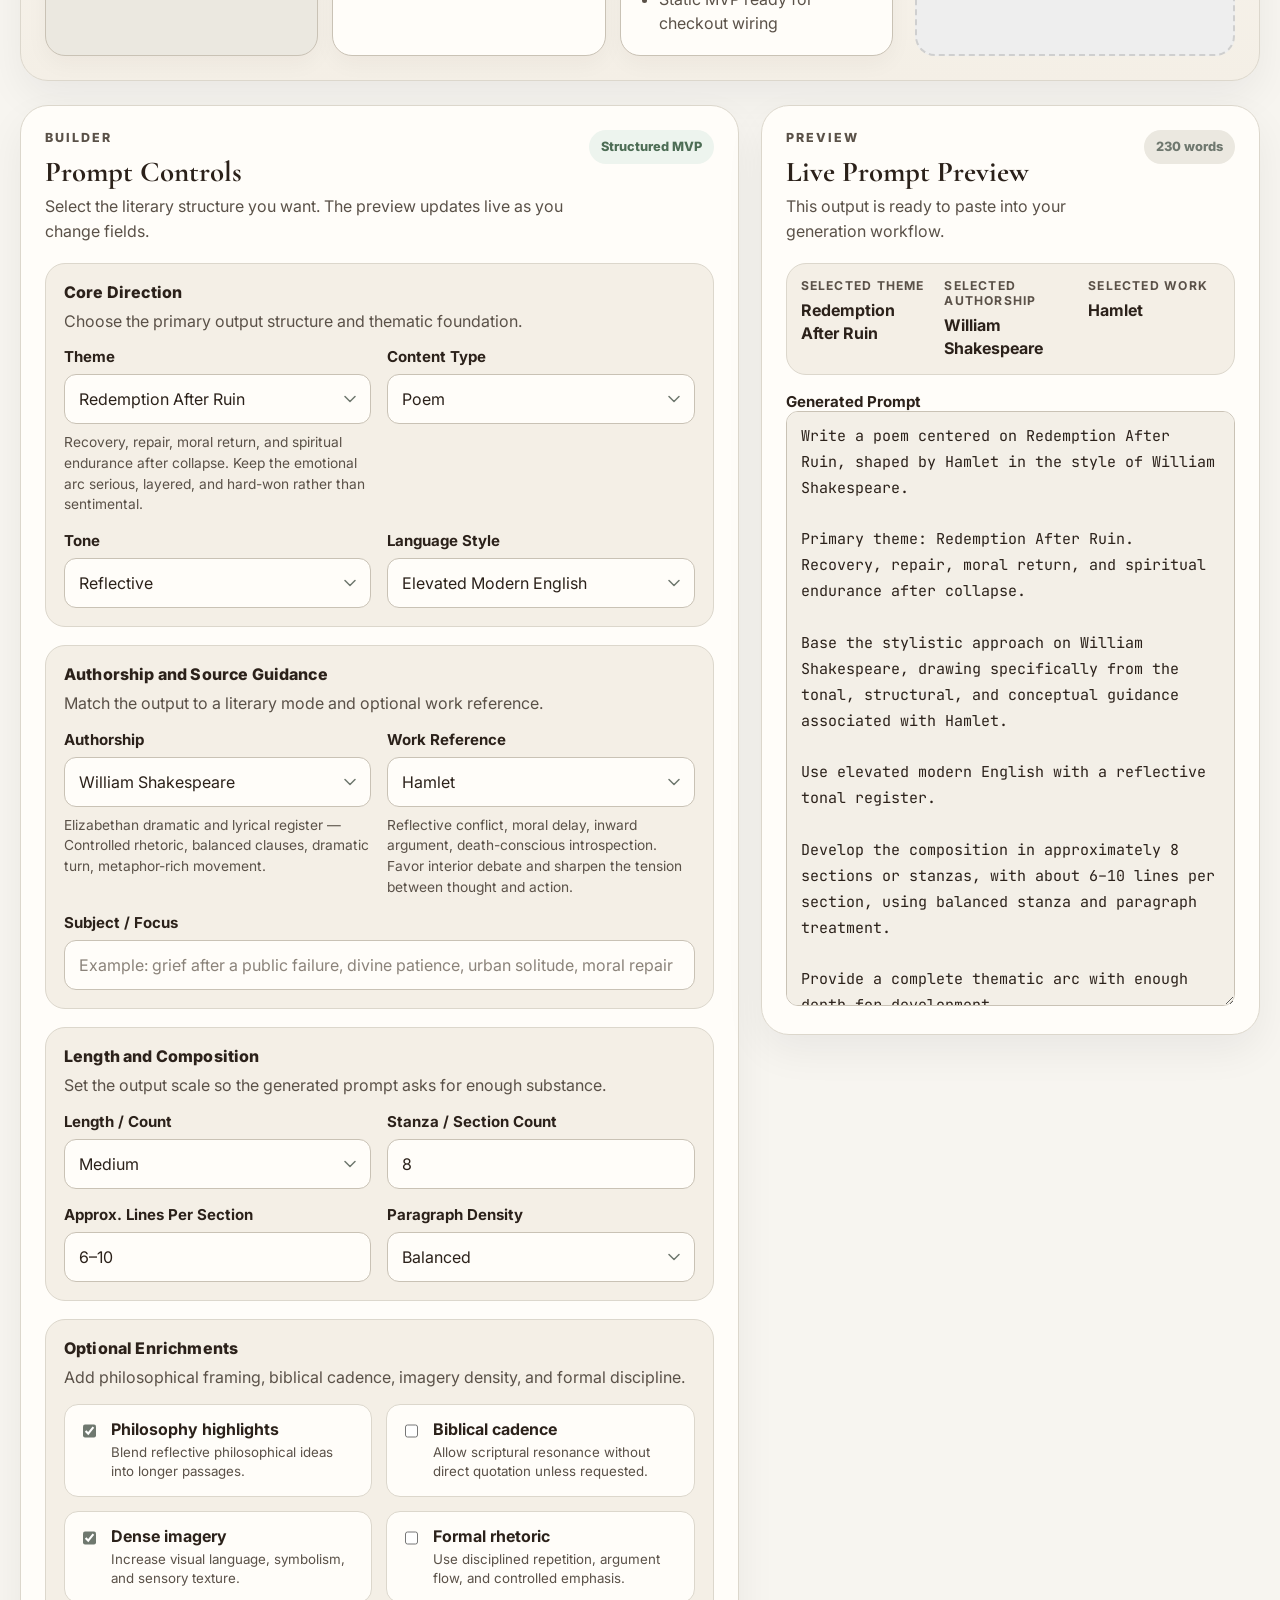
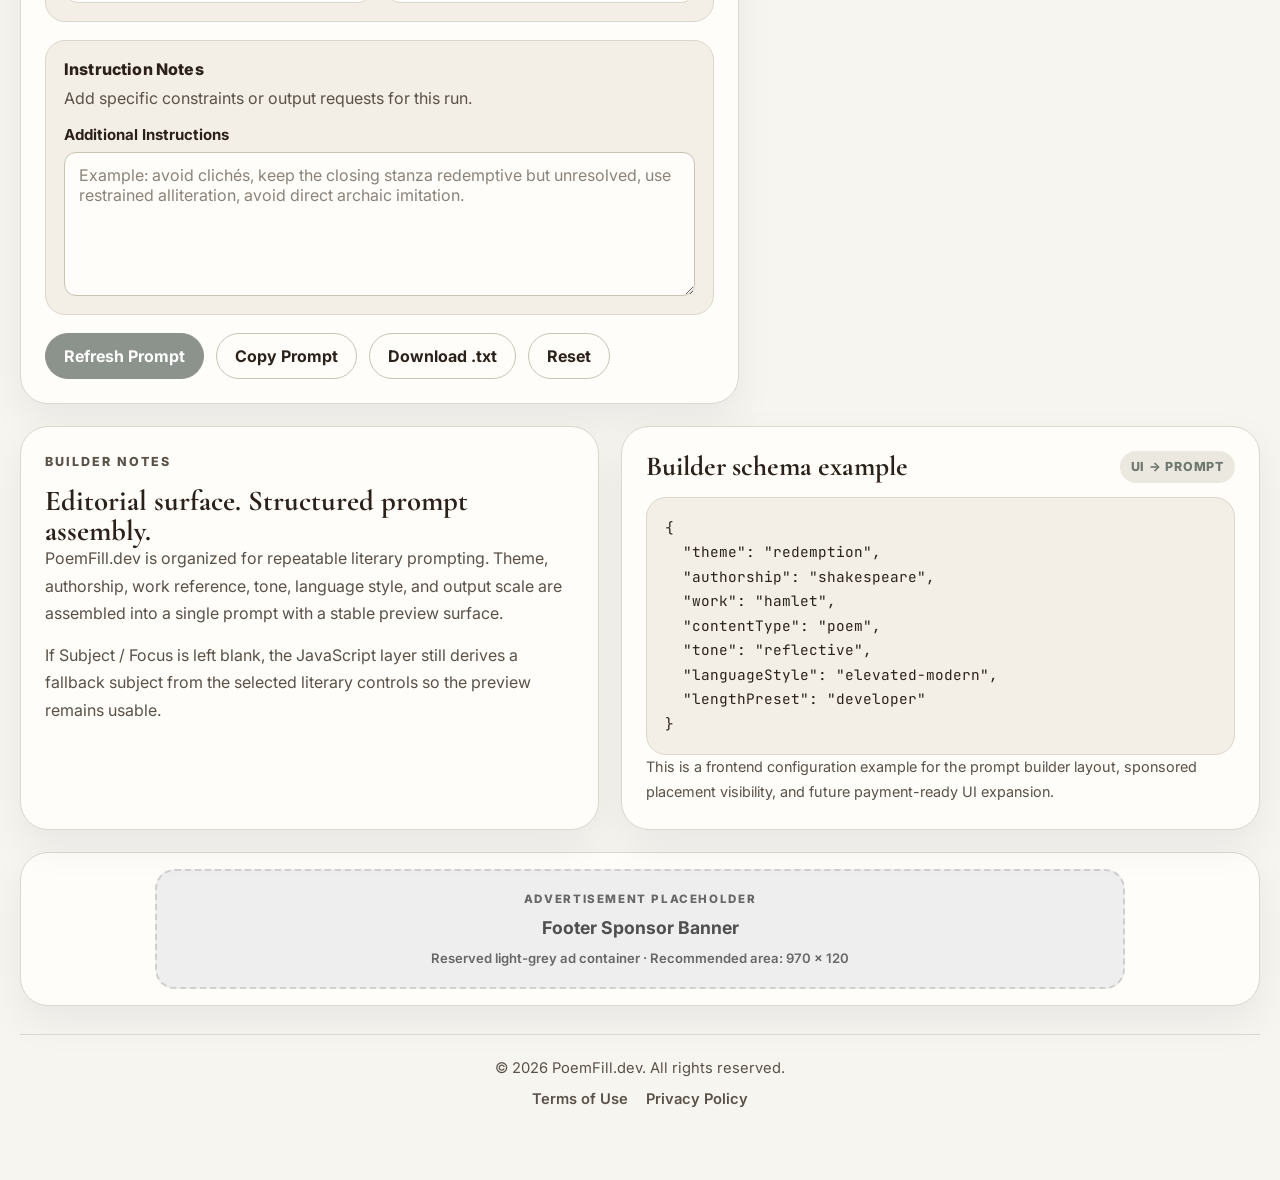
==== commit 45973289: "Restore PoemFill.dev production status heading Restored the frontend status heading after successful" ====
--- a/index.html
+++ b/index.html
@@ -66,7 +66,7 @@
         <section class="hero-status" aria-labelledby="frontend-status-title">
           <div class="hero-status__lead">
             <p class="hero-status__eyebrow">Frontend status</p>
-            <h2 id="frontend-status-title">Prompt-first workflow with verified local generation.</h2>
+            <h2 id="frontend-status-title">Prompt-first workflow with stable live generation.</h2>
             <p class="hero-status__copy">
               Theme, authorship, work reference, composition scale, and instruction notes remain intact.
               The interface now uses a single editorial brand palette across the hero, controls, and preview.
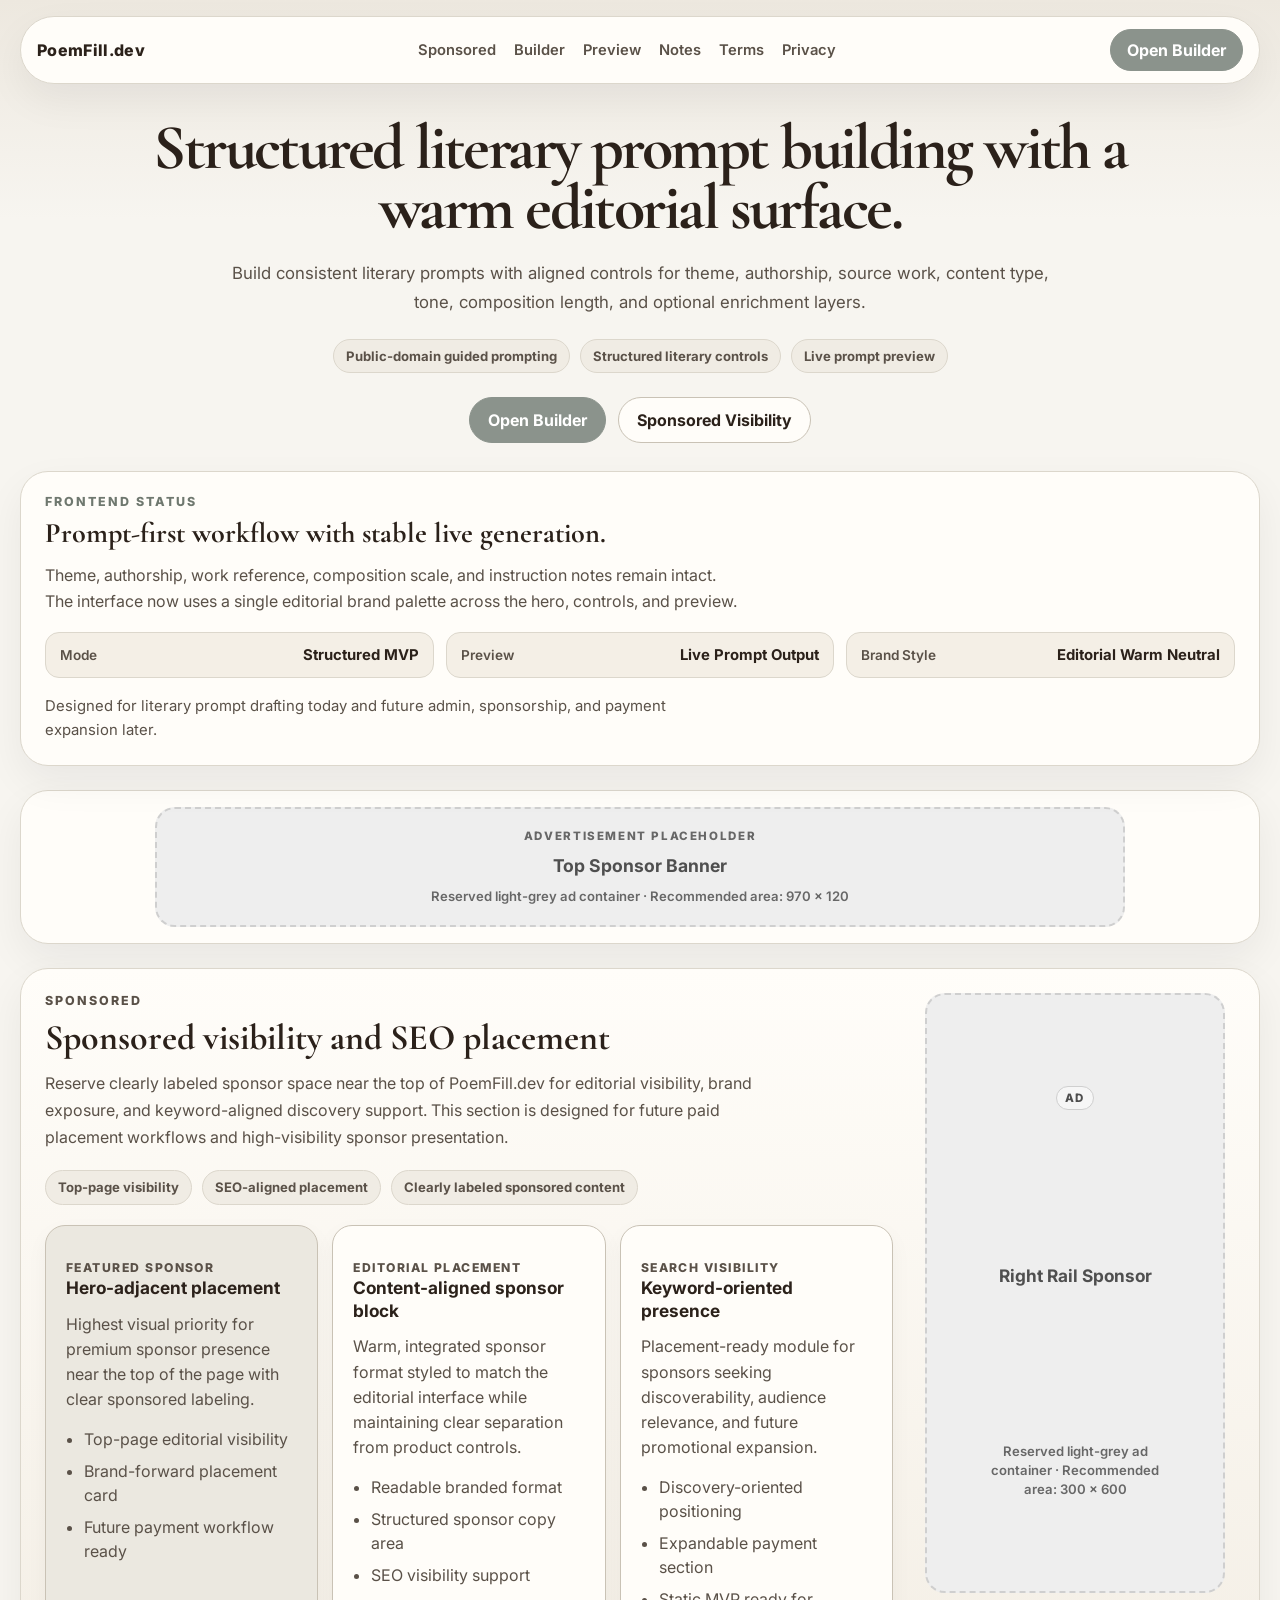
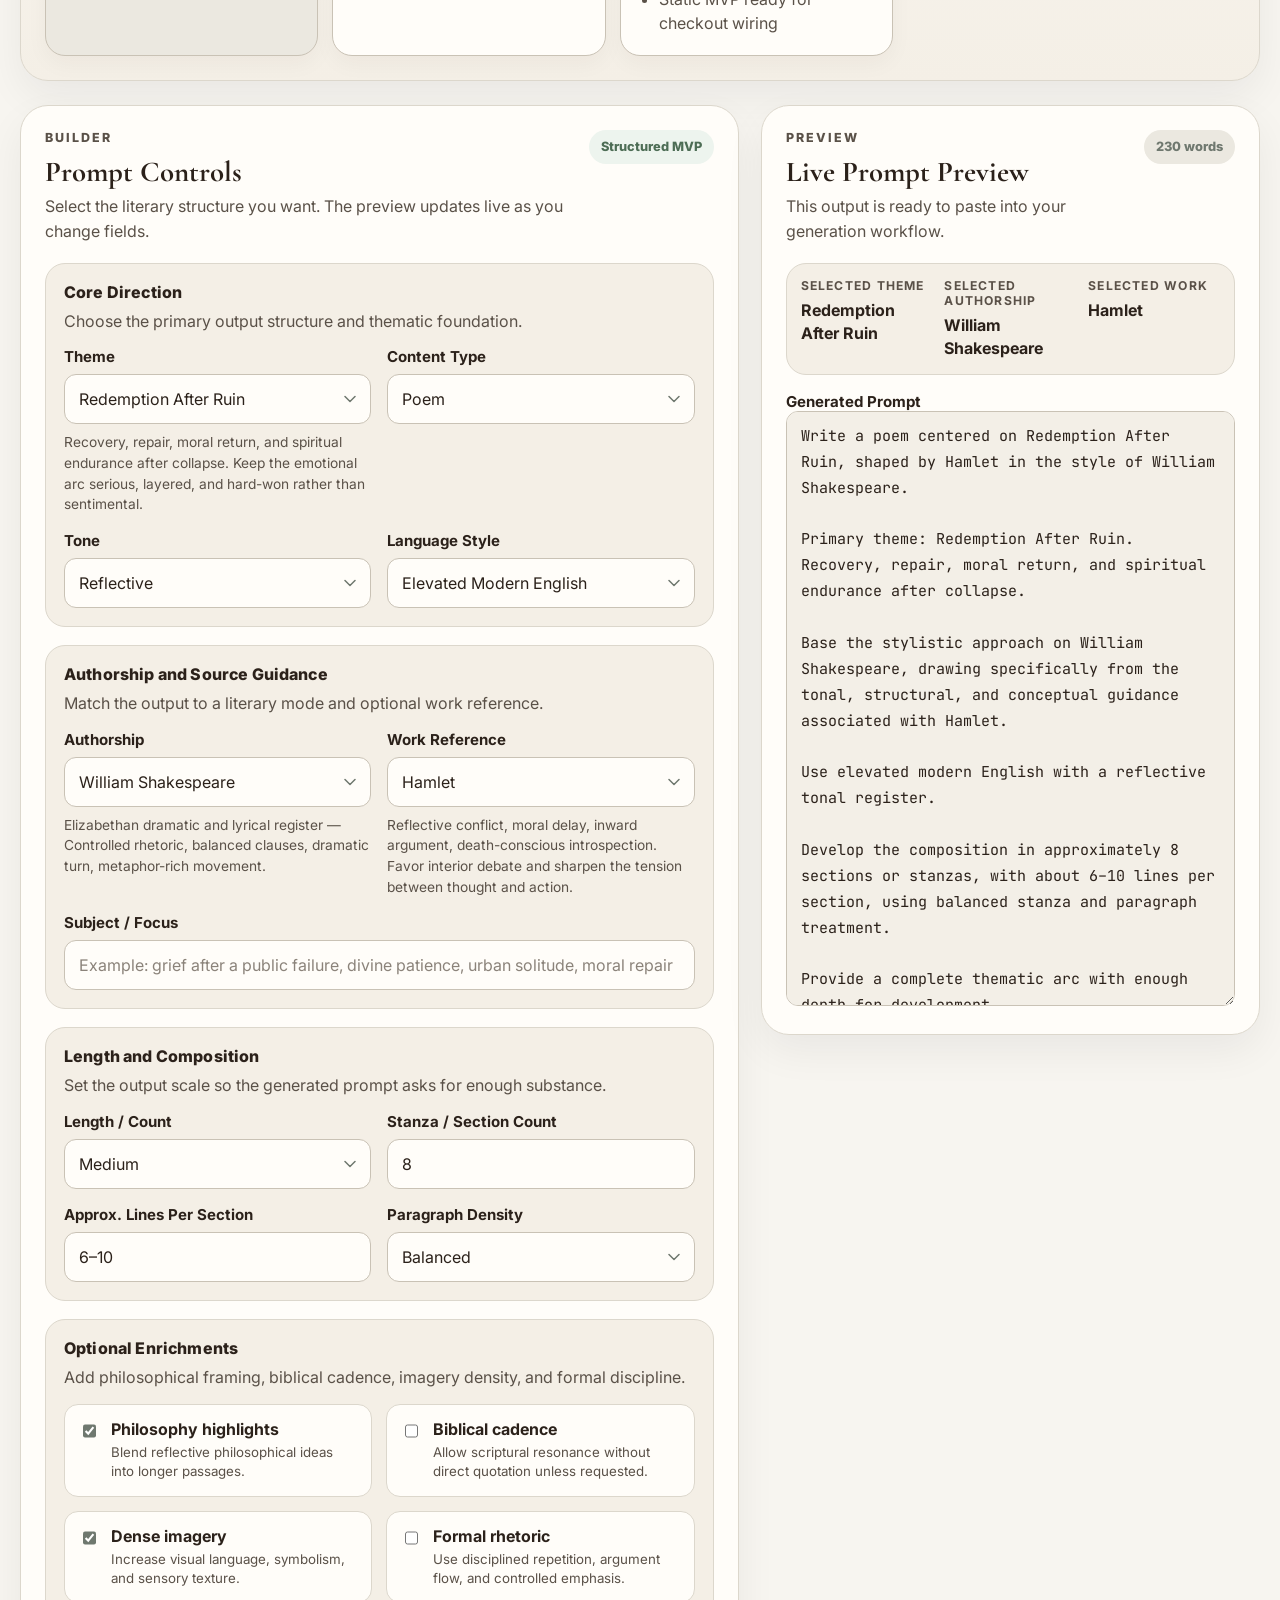
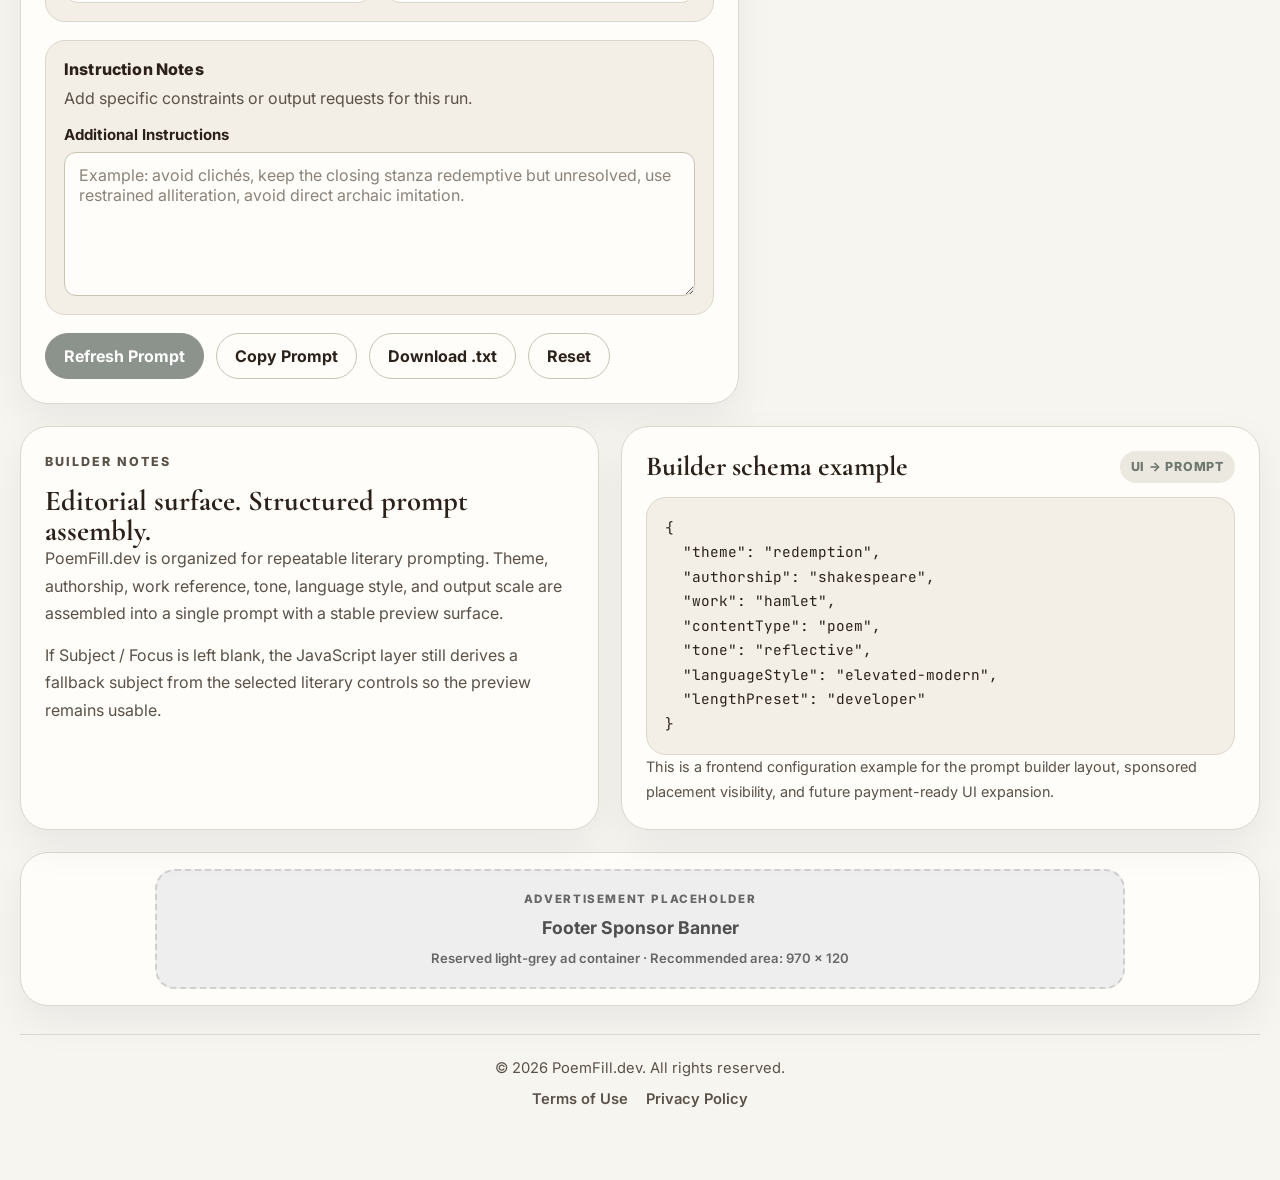
==== commit d2e6b3ee: "Polish responsive layout and align site assets" ====
--- a/index.html
+++ b/index.html
@@ -15,7 +15,7 @@
       href="https://fonts.googleapis.com/css2?family=Cormorant+Garamond:wght@500;600;700&family=Inter:wght@400;500;600;700;800&family=JetBrains+Mono:wght@400;500;600&display=swap"
       rel="stylesheet"
     />
-    <link rel="stylesheet" href="assets/css/styles.css?v=20260501-005" />
+    <link rel="stylesheet" href="assets/css/styles.css?v=20260501-006" />
     <script defer src="assets/js/app.js?v=20260501-001"></script>
   </head>
 
--- a/assets/css/styles.css
+++ b/assets/css/styles.css
@@ -98,9 +98,9 @@
 }
 
 .site-nav__inner {
-  display: flex;
-  align-items: center;
-  justify-content: space-between;
+  display: grid;
+  grid-template-columns: auto minmax(0, 1fr) auto;
+  align-items: center;
   gap: 16px;
   padding: 12px 16px;
   background: var(--surface);
@@ -114,6 +114,7 @@
   font-weight: 800;
   letter-spacing: 0.02em;
   white-space: nowrap;
+  justify-self: start;
 }
 
 .site-nav__menu {
@@ -122,6 +123,7 @@
   justify-content: center;
   gap: 18px;
   flex-wrap: wrap;
+  min-width: 0;
 }
 
 .site-nav__menu a {
@@ -154,6 +156,7 @@
     box-shadow var(--transition-fast),
     background var(--transition-fast),
     border-color var(--transition-fast);
+  justify-self: end;
 }
 
 .site-nav__cta:hover,
@@ -514,6 +517,7 @@
 
 .ad-rail {
   display: flex;
+  justify-content: center;
   min-width: 0;
 }
 
@@ -521,8 +525,11 @@
   display: grid;
   place-items: center;
   gap: 8px;
-  width: 100%;
-  min-height: 100%;
+  width: 300px;
+  max-width: 100%;
+  min-width: 300px;
+  min-height: 600px;
+  height: 600px;
   padding: 18px;
   border: 2px dashed var(--ad-slot-border);
   border-radius: var(--radius-lg);
@@ -1019,13 +1026,27 @@
   }
 
   .site-nav__inner {
-    display: grid;
+    grid-template-columns: 1fr;
     justify-items: stretch;
     gap: 12px;
+    padding: 16px 18px;
+    border-radius: var(--radius-xl);
+  }
+
+  .site-nav__brand {
+    justify-self: center;
+    text-align: center;
   }
 
   .site-nav__menu {
-    justify-content: flex-start;
+    justify-content: center;
+    gap: 12px 14px;
+  }
+
+  .site-nav__cta,
+  .site-nav__cta:visited {
+    justify-self: center;
+    min-width: 200px;
   }
 
   .panel--preview {
@@ -1039,7 +1060,10 @@
   }
 
   .ad-rail__slot {
-    min-height: 260px;
+    width: min(100%, 300px);
+    min-width: 0;
+    min-height: 600px;
+    height: 600px;
   }
 }
 
@@ -1047,6 +1071,16 @@
   .site-shell {
     width: min(100% - 20px, 1380px);
     padding-top: 12px;
+  }
+
+  .site-nav {
+    position: static;
+    top: auto;
+  }
+
+  .nav-spacer,
+  body.nav-is-stuck .nav-spacer {
+    height: 0;
   }
 
   .hero-status,
@@ -1074,16 +1108,45 @@
   .panel__header,
   .code-card__header,
   .hero-links,
-  .button-row,
-  .site-nav__menu {
+  .button-row {
     flex-direction: column;
     align-items: stretch;
   }
 
   .button,
-  a.button-link,
-  .site-nav__cta {
+  a.button-link {
     width: 100%;
+  }
+
+  .site-nav__inner {
+    padding: 16px;
+    border-radius: 24px;
+  }
+
+  .site-nav__menu {
+    display: grid;
+    grid-template-columns: repeat(2, minmax(0, 1fr));
+    gap: 10px;
+    width: 100%;
+  }
+
+  .site-nav__menu a {
+    display: flex;
+    align-items: center;
+    justify-content: center;
+    min-height: 42px;
+    padding: 0 12px;
+    border: 1px solid var(--border);
+    border-radius: var(--radius-pill);
+    background: var(--surface-alt);
+    text-align: center;
+  }
+
+  .site-nav__cta,
+  .site-nav__cta:visited {
+    width: min(100%, 220px);
+    min-width: 0;
+    justify-self: center;
   }
 
   .hero-title {
@@ -1109,10 +1172,19 @@
   }
 
   .ad-rail__slot {
+    width: 100%;
+    max-width: none;
     min-height: 220px;
+    height: auto;
   }
 
   .prompt-output {
     min-height: 420px;
   }
 }
+
+@media (max-width: 520px) {
+  .site-nav__menu {
+    grid-template-columns: 1fr;
+  }
+}
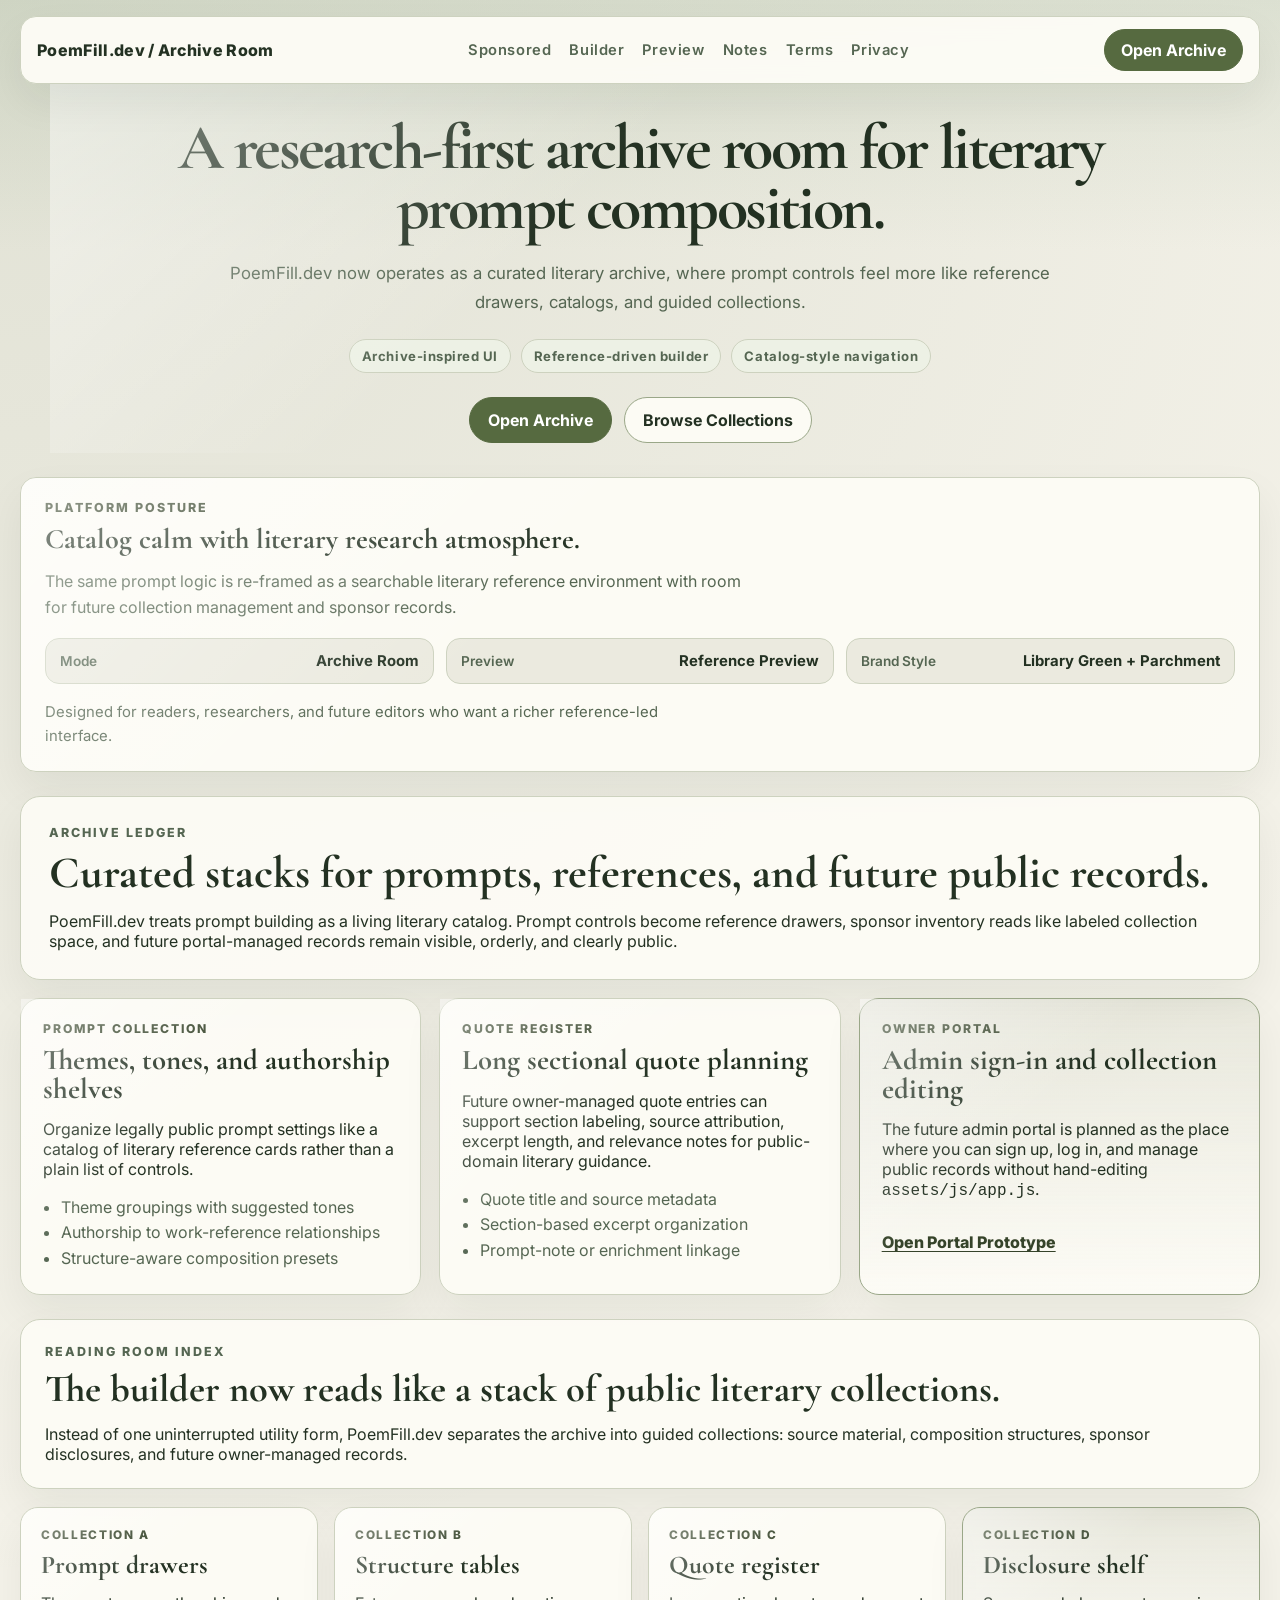
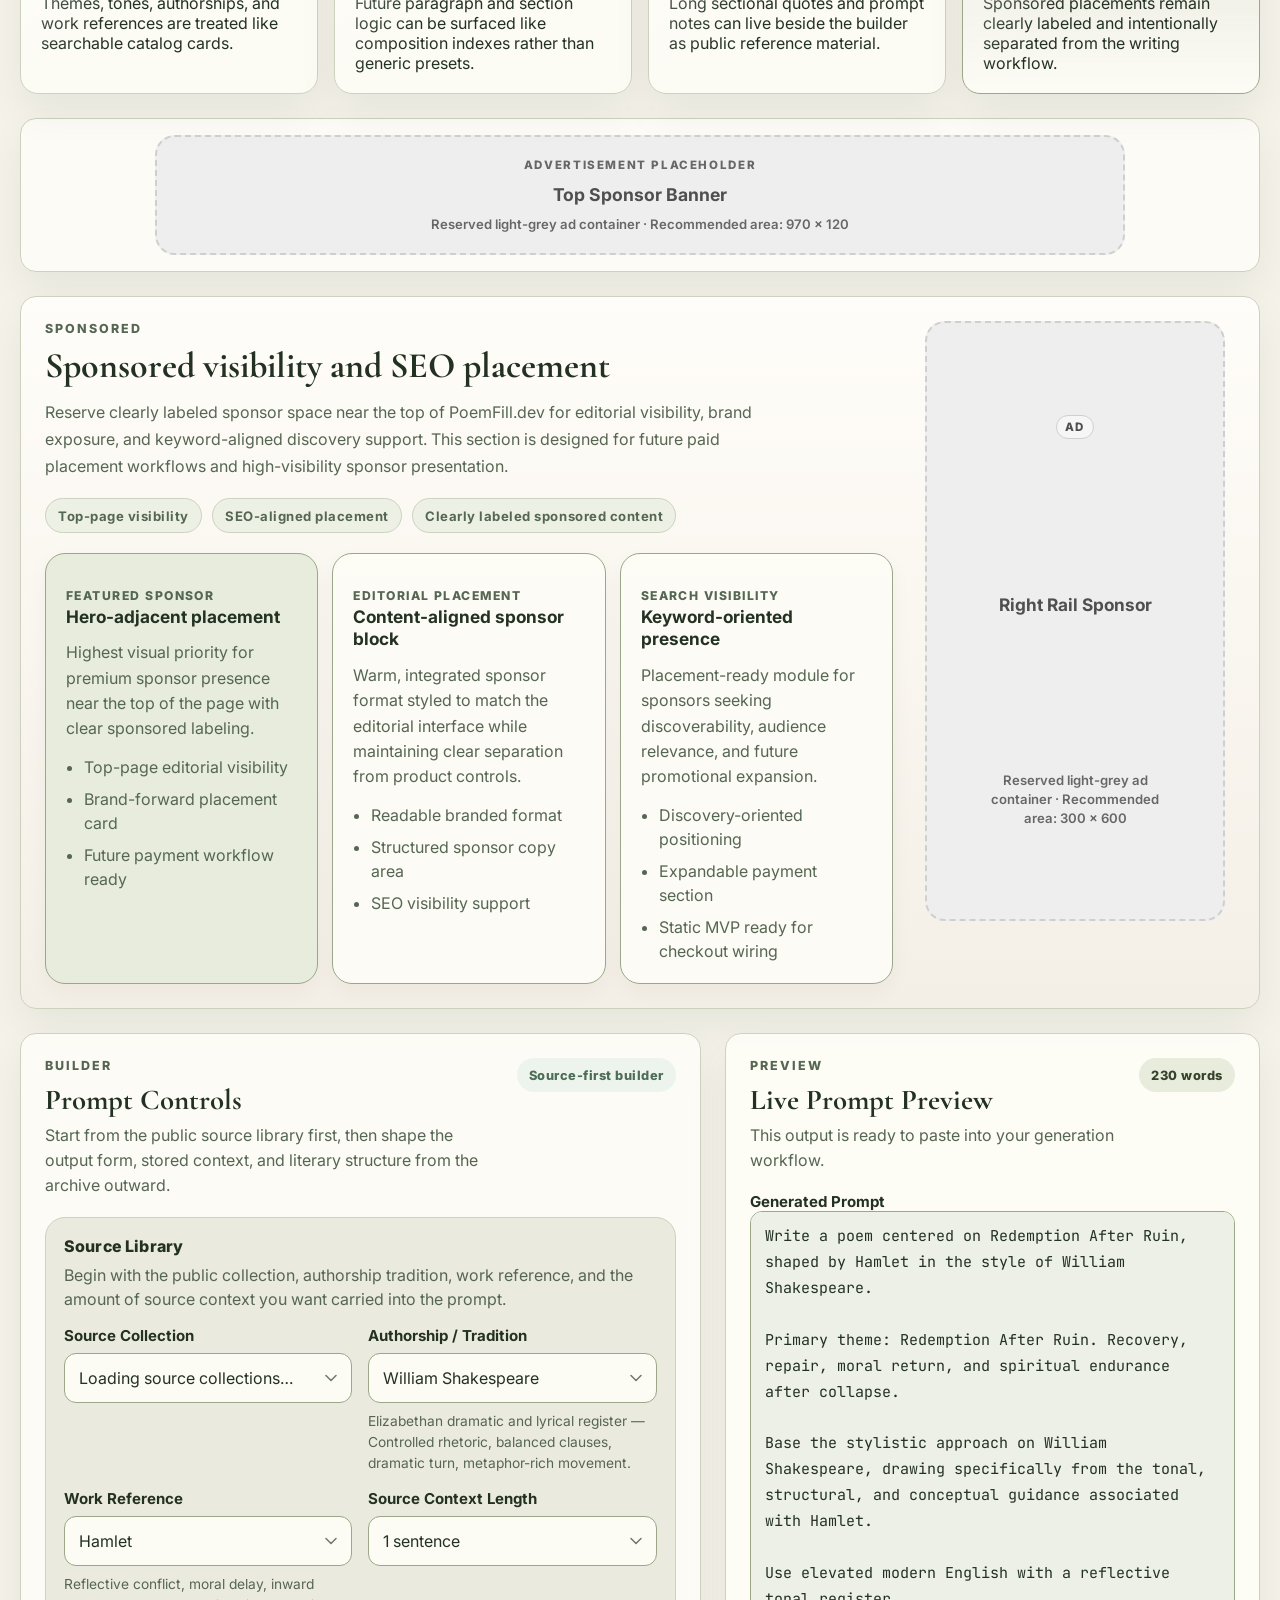
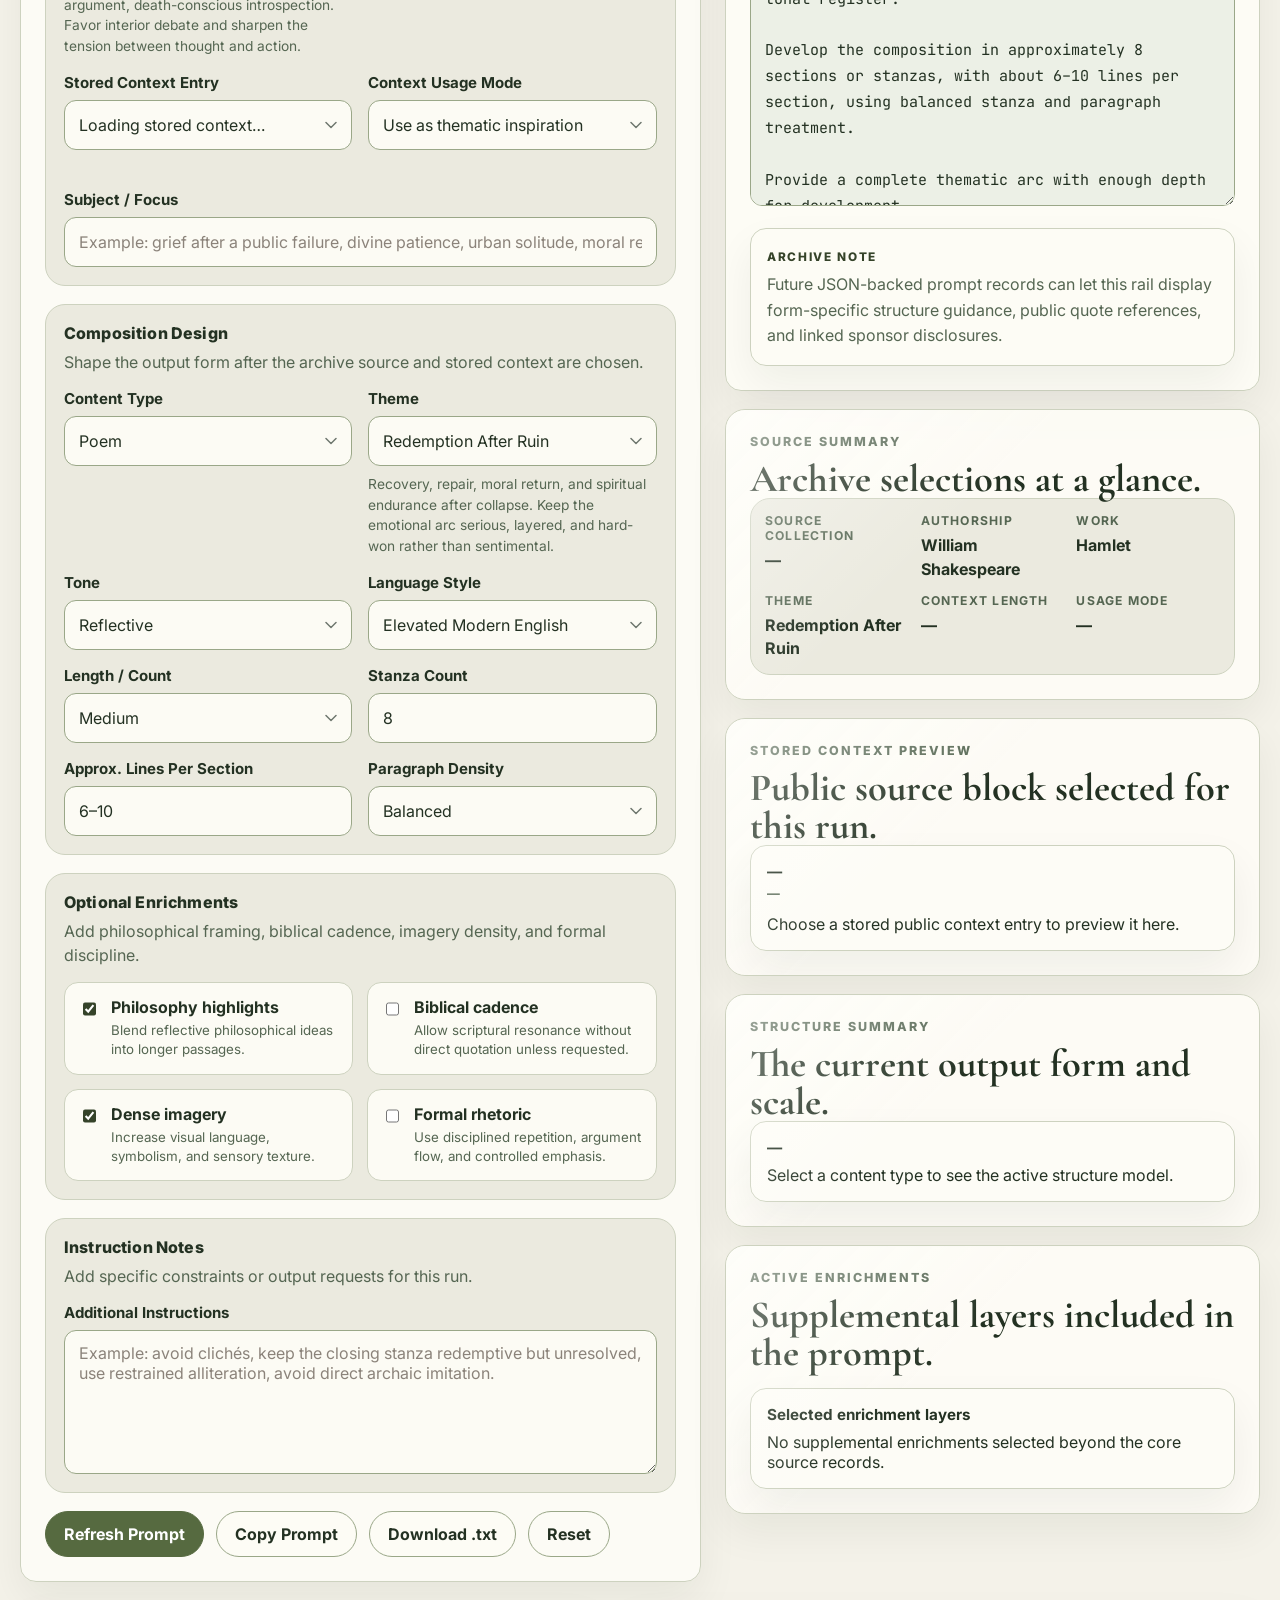
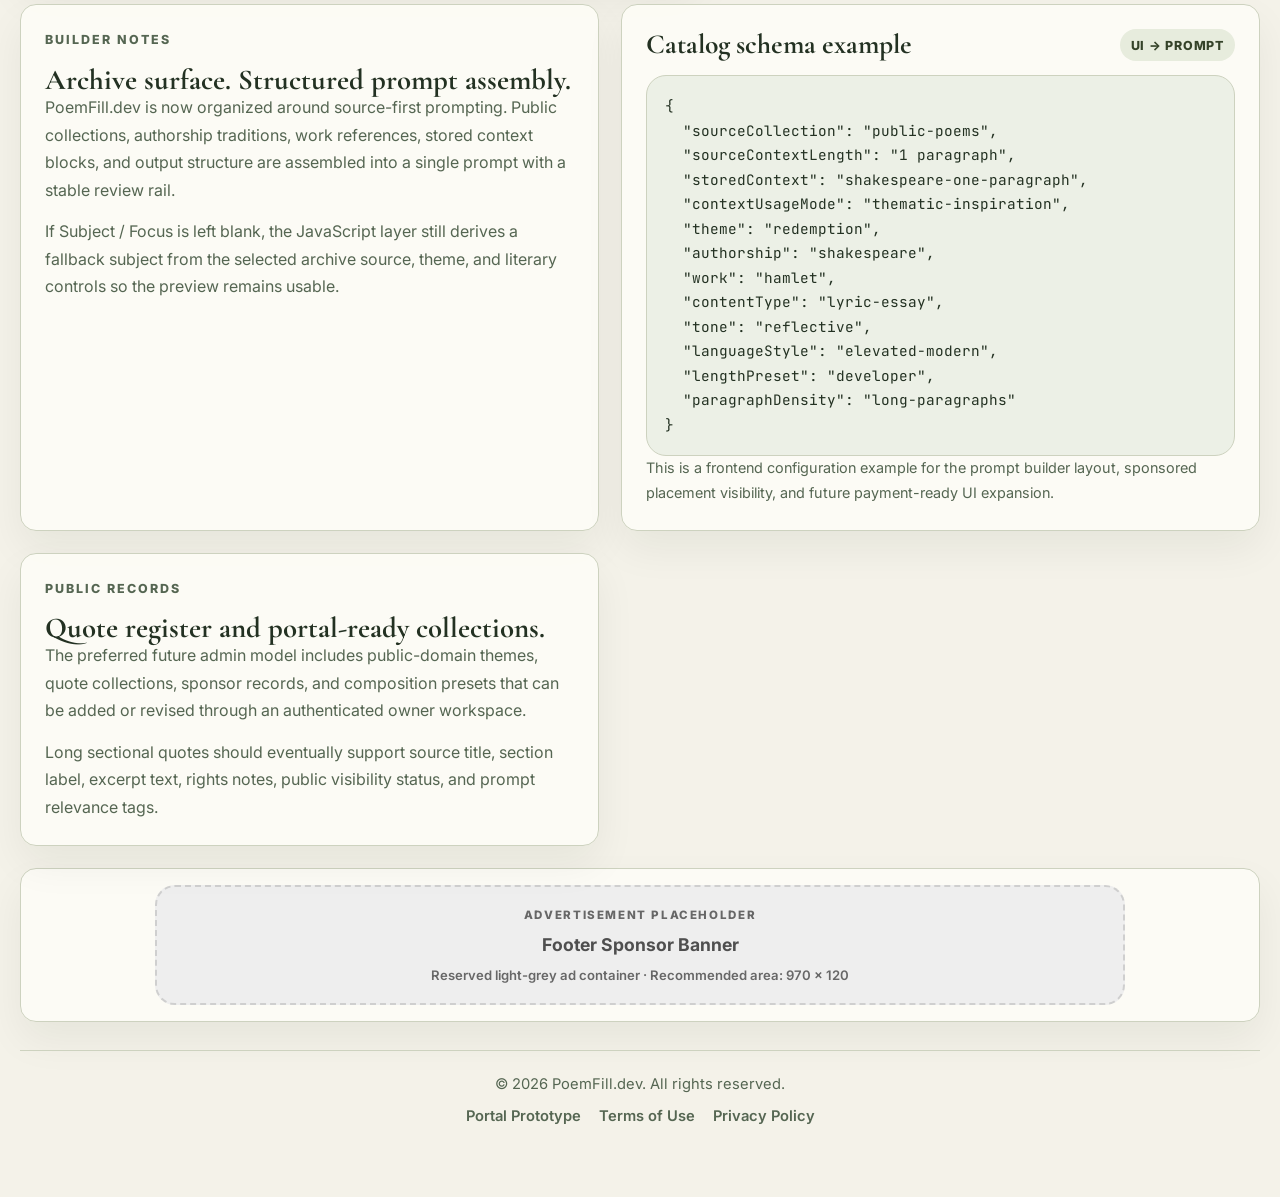
==== commit 981cb8ff: "Promote archive-room redesign and source-first prompt controls PoemFill.dev was significantly advanc" ====
--- a/index.html
+++ b/index.html
@@ -4,10 +4,10 @@
   <head>
     <meta charset="UTF-8" />
     <meta name="viewport" content="width=device-width, initial-scale=1.0" />
-    <title>PoemFill.dev — Prompt Builder</title>
+    <title>PoemFill.dev — Archive Room Prompt Builder</title>
     <meta
       name="description"
-      content="PoemFill.dev prompt builder for themes, authorships, content types, structured literary generation, and sponsored editorial visibility placements."
+      content="PoemFill.dev is a source-first archive-room prompt builder for public-domain poetry, KJV cadence, philosophy, editorial writing, and structured literary generation."
     />
     <link rel="preconnect" href="https://fonts.googleapis.com" />
     <link rel="preconnect" href="https://fonts.gstatic.com" crossorigin />
@@ -15,15 +15,15 @@
       href="https://fonts.googleapis.com/css2?family=Cormorant+Garamond:wght@500;600;700&family=Inter:wght@400;500;600;700;800&family=JetBrains+Mono:wght@400;500;600&display=swap"
       rel="stylesheet"
     />
-    <link rel="stylesheet" href="assets/css/styles.css?v=20260501-006" />
-    <script defer src="assets/js/app.js?v=20260501-001"></script>
+    <link rel="stylesheet" href="assets/css/styles.css?v=20260506-012" />
+    <script defer src="assets/js/app.js?v=20260506-012"></script>
   </head>
 
   <body id="top">
     <div class="site-shell">
       <header class="site-nav" aria-label="Primary navigation">
         <div class="site-nav__inner">
-          <a class="site-nav__brand" href="#top">PoemFill.dev</a>
+          <a class="site-nav__brand" href="#top">PoemFill.dev / Archive Room</a>
 
           <nav class="site-nav__menu" aria-label="Section links">
             <a href="#sponsored-payments">Sponsored</a>
@@ -34,7 +34,7 @@
             <a href="privacy.html">Privacy</a>
           </nav>
 
-          <a class="site-nav__cta" href="#builder-title">Open Builder</a>
+          <a class="site-nav__cta" href="#builder-title">Open Archive</a>
         </div>
       </header>
 
@@ -43,56 +43,146 @@
       <header class="hero">
         <div class="hero-intro">
           <h1 class="hero-title">
-            Structured literary prompt building with a warm editorial surface.
+            A research-first archive room for literary prompt composition.
           </h1>
 
           <p class="hero-copy">
-            Build consistent literary prompts with aligned controls for theme, authorship,
-            source work, content type, tone, composition length, and optional enrichment layers.
+            PoemFill.dev now operates as a curated literary archive, where prompt controls feel
+            more like reference drawers, catalogs, and guided collections.
           </p>
 
           <div class="hero-chip-row" aria-label="Product highlights">
-            <span class="hero-chip">Public-domain guided prompting</span>
-            <span class="hero-chip">Structured literary controls</span>
-            <span class="hero-chip">Live prompt preview</span>
+            <span class="hero-chip">Archive-inspired UI</span>
+            <span class="hero-chip">Reference-driven builder</span>
+            <span class="hero-chip">Catalog-style navigation</span>
           </div>
 
           <div class="hero-links">
-            <a class="button-link button-link--primary" href="#builder-title">Open Builder</a>
-            <a class="button-link" href="#sponsored-payments">Sponsored Visibility</a>
+            <a class="button-link button-link--primary" href="#builder-title">Open Archive</a>
+            <a class="button-link" href="#archive-ledger-title">Browse Collections</a>
           </div>
         </div>
 
         <section class="hero-status" aria-labelledby="frontend-status-title">
           <div class="hero-status__lead">
-            <p class="hero-status__eyebrow">Frontend status</p>
-            <h2 id="frontend-status-title">Prompt-first workflow with stable live generation.</h2>
+            <p class="hero-status__eyebrow">Platform posture</p>
+            <h2 id="frontend-status-title">Catalog calm with literary research atmosphere.</h2>
             <p class="hero-status__copy">
-              Theme, authorship, work reference, composition scale, and instruction notes remain intact.
-              The interface now uses a single editorial brand palette across the hero, controls, and preview.
+              The same prompt logic is re-framed as a searchable literary reference environment with room
+              for future collection management and sponsor records.
             </p>
           </div>
 
           <div class="hero-status__meta">
             <div class="hero-status__meta-item">
               <span>Mode</span>
-              <strong>Structured MVP</strong>
+              <strong>Archive Room</strong>
             </div>
             <div class="hero-status__meta-item">
               <span>Preview</span>
-              <strong>Live Prompt Output</strong>
+              <strong>Reference Preview</strong>
             </div>
             <div class="hero-status__meta-item">
               <span>Brand Style</span>
-              <strong>Editorial Warm Neutral</strong>
+              <strong>Library Green + Parchment</strong>
             </div>
           </div>
 
           <p class="hero-status__footer">
-            Designed for literary prompt drafting today and future admin, sponsorship, and payment expansion later.
+            Designed for readers, researchers, and future editors who want a richer reference-led interface.
           </p>
         </section>
       </header>
+
+      <section class="archive-ledger" aria-labelledby="archive-ledger-title">
+        <div class="archive-ledger__intro">
+          <p class="eyebrow eyebrow--muted">Archive ledger</p>
+          <h2 id="archive-ledger-title">Curated stacks for prompts, references, and future public records.</h2>
+          <p>
+            PoemFill.dev treats prompt building as a living literary catalog. Prompt controls become reference drawers,
+            sponsor inventory reads like labeled collection space, and future portal-managed records remain visible,
+            orderly, and clearly public.
+          </p>
+        </div>
+
+        <div class="archive-ledger__grid">
+          <article class="archive-card">
+            <p class="archive-card__label">Prompt Collection</p>
+            <h3>Themes, tones, and authorship shelves</h3>
+            <p>
+              Organize legally public prompt settings like a catalog of literary reference cards rather than a plain
+              list of controls.
+            </p>
+            <ul class="archive-list">
+              <li>Theme groupings with suggested tones</li>
+              <li>Authorship to work-reference relationships</li>
+              <li>Structure-aware composition presets</li>
+            </ul>
+          </article>
+
+          <article class="archive-card">
+            <p class="archive-card__label">Quote Register</p>
+            <h3>Long sectional quote planning</h3>
+            <p>
+              Future owner-managed quote entries can support section labeling, source attribution, excerpt length,
+              and relevance notes for public-domain literary guidance.
+            </p>
+            <ul class="archive-list">
+              <li>Quote title and source metadata</li>
+              <li>Section-based excerpt organization</li>
+              <li>Prompt-note or enrichment linkage</li>
+            </ul>
+          </article>
+
+          <article class="archive-card archive-card--accent">
+            <p class="archive-card__label">Owner Portal</p>
+            <h3>Admin sign-in and collection editing</h3>
+            <p>
+              The future admin portal is planned as the place where you can sign up, log in, and manage public
+              records without hand-editing <code>assets/js/app.js</code>.
+            </p>
+            <a class="archive-link" href="admin.html">Open Portal Prototype</a>
+          </article>
+        </div>
+      </section>
+
+      <section class="catalog-index" aria-labelledby="catalog-index-title">
+        <div class="catalog-index__intro">
+          <p class="eyebrow eyebrow--muted">Reading room index</p>
+          <h2 id="catalog-index-title">The builder now reads like a stack of public literary collections.</h2>
+          <p>
+            Instead of one uninterrupted utility form, PoemFill.dev separates the archive into
+            guided collections: source material, composition structures, sponsor disclosures, and future
+            owner-managed records.
+          </p>
+        </div>
+
+        <div class="catalog-grid">
+          <article class="catalog-card">
+            <p class="catalog-card__label">Collection A</p>
+            <h3>Prompt drawers</h3>
+            <p>Themes, tones, authorships, and work references are treated like searchable catalog cards.</p>
+          </article>
+
+          <article class="catalog-card">
+            <p class="catalog-card__label">Collection B</p>
+            <h3>Structure tables</h3>
+            <p>Future paragraph and section logic can be surfaced like composition indexes rather than generic presets.</p>
+          </article>
+
+          <article class="catalog-card">
+            <p class="catalog-card__label">Collection C</p>
+            <h3>Quote register</h3>
+            <p>Long sectional quotes and prompt notes can live beside the builder as public reference material.</p>
+          </article>
+
+          <article class="catalog-card catalog-card--accent">
+            <p class="catalog-card__label">Collection D</p>
+            <h3>Disclosure shelf</h3>
+            <p>Sponsored placements remain clearly labeled and intentionally separated from the writing workflow.</p>
+          </article>
+        </div>
+      </section>
 
       <aside class="ad-banner ad-banner--top" aria-label="Top sponsored advertisement placeholder">
         <div class="ad-banner__slot">
@@ -181,10 +271,11 @@
               <p class="eyebrow eyebrow--muted">Builder</p>
               <h2 id="builder-title">Prompt Controls</h2>
               <p class="panel__subcopy">
-                Select the literary structure you want. The preview updates live as you change fields.
+                Start from the public source library first, then shape the output form, stored context,
+                and literary structure from the archive outward.
               </p>
             </div>
-            <span class="status-pill">Structured MVP</span>
+            <span class="status-pill">Source-first builder</span>
           </div>
 
           <form id="prompt-form" class="builder-form" novalidate>
@@ -192,63 +283,21 @@
 
             <section class="form-section">
               <div class="section-heading">
-                <h3>Core Direction</h3>
-                <p>Choose the primary output structure and thematic foundation.</p>
+                <h3>Source Library</h3>
+                <p>Begin with the public collection, authorship tradition, work reference, and the amount of source context you want carried into the prompt.</p>
               </div>
 
               <div class="field-grid">
                 <div class="field">
-                  <label for="themeSelect">Theme</label>
-                  <select id="themeSelect" name="theme" aria-describedby="themeHelp">
-                    <option value="">Loading themes…</option>
-                  </select>
-                  <p class="field-help" id="themeHelp"></p>
-                </div>
-
-                <div class="field">
-                  <label for="contentTypeSelect">Content Type</label>
-                  <select id="contentTypeSelect" name="contentType">
-                    <option value="poem">Poem</option>
-                    <option value="lyric-essay">Lyric Essay</option>
-                    <option value="dramatic-monologue">Dramatic Monologue</option>
-                    <option value="verse-sequence">Verse Sequence</option>
-                    <option value="hybrid-meditation">Hybrid Meditation</option>
-                  </select>
-                </div>
-
-                <div class="field">
-                  <label for="toneSelect">Tone</label>
-                  <select id="toneSelect" name="tone">
-                    <option value="reflective">Reflective</option>
-                    <option value="solemn">Solemn</option>
-                    <option value="searching">Searching</option>
-                    <option value="visionary">Visionary</option>
-                    <option value="devotional">Devotional</option>
-                    <option value="analytical">Analytical</option>
-                  </select>
-                </div>
-
-                <div class="field">
-                  <label for="languageStyleSelect">Language Style</label>
-                  <select id="languageStyleSelect" name="languageStyle">
-                    <option value="elevated-modern">Elevated Modern English</option>
-                    <option value="classical-leaning">Classical-Leaning English</option>
-                    <option value="plain-literary">Plain Literary English</option>
-                    <option value="ornate">Ornate Literary English</option>
-                  </select>
-                </div>
-              </div>
-            </section>
-
-            <section class="form-section">
-              <div class="section-heading">
-                <h3>Authorship and Source Guidance</h3>
-                <p>Match the output to a literary mode and optional work reference.</p>
-              </div>
-
-              <div class="field-grid">
-                <div class="field">
-                  <label for="authorshipSelect">Authorship</label>
+                  <label for="sourceCollectionSelect">Source Collection</label>
+                  <select id="sourceCollectionSelect" name="sourceCollection" aria-describedby="sourceCollectionHelp">
+                    <option value="">Loading source collections…</option>
+                  </select>
+                  <p class="field-help" id="sourceCollectionHelp"></p>
+                </div>
+
+                <div class="field">
+                  <label for="authorshipSelect">Authorship / Tradition</label>
                   <select id="authorshipSelect" name="authorship" aria-describedby="authorshipHelp">
                     <option value="">Loading authorships…</option>
                   </select>
@@ -261,6 +310,35 @@
                     <option value="">Select an authorship first</option>
                   </select>
                   <p class="field-help" id="workHelp"></p>
+                </div>
+
+                <div class="field">
+                  <label for="storedContextTypeSelect">Source Context Length</label>
+                  <select id="storedContextTypeSelect" name="storedContextType">
+                    <option value="one-sentence">1 sentence</option>
+                    <option value="two-sentences">2 sentences</option>
+                    <option value="one-paragraph">1 paragraph</option>
+                    <option value="two-paragraphs">2 paragraphs</option>
+                    <option value="three-paragraphs">3 paragraphs</option>
+                  </select>
+                </div>
+
+                <div class="field">
+                  <label for="storedContextSelect">Stored Context Entry</label>
+                  <select id="storedContextSelect" name="storedContext" aria-describedby="storedContextHelp">
+                    <option value="">Loading stored context…</option>
+                  </select>
+                  <p class="field-help" id="storedContextHelp"></p>
+                </div>
+
+                <div class="field">
+                  <label for="contextUsageModeSelect">Context Usage Mode</label>
+                  <select id="contextUsageModeSelect" name="contextUsageMode">
+                    <option value="thematic-inspiration">Use as thematic inspiration</option>
+                    <option value="structural-influence">Use as structural influence</option>
+                    <option value="tonal-reference">Use as tonal reference</option>
+                    <option value="background-only">Use as background only</option>
+                  </select>
                 </div>
 
                 <div class="field field--span-2">
@@ -278,11 +356,52 @@
 
             <section class="form-section">
               <div class="section-heading">
-                <h3>Length and Composition</h3>
-                <p>Set the output scale so the generated prompt asks for enough substance.</p>
+                <h3>Composition Design</h3>
+                <p>Shape the output form after the archive source and stored context are chosen.</p>
               </div>
 
               <div class="field-grid">
+                <div class="field">
+                  <label for="contentTypeSelect">Content Type</label>
+                  <select id="contentTypeSelect" name="contentType">
+                    <option value="poem">Poem</option>
+                    <option value="lyric-essay">Lyric Essay</option>
+                    <option value="dramatic-monologue">Dramatic Monologue</option>
+                    <option value="verse-sequence">Verse Sequence</option>
+                    <option value="hybrid-meditation">Hybrid Meditation</option>
+                  </select>
+                </div>
+
+                <div class="field">
+                  <label for="themeSelect">Theme</label>
+                  <select id="themeSelect" name="theme" aria-describedby="themeHelp">
+                    <option value="">Loading themes…</option>
+                  </select>
+                  <p class="field-help" id="themeHelp"></p>
+                </div>
+
+                <div class="field">
+                  <label for="toneSelect">Tone</label>
+                  <select id="toneSelect" name="tone">
+                    <option value="reflective">Reflective</option>
+                    <option value="solemn">Solemn</option>
+                    <option value="searching">Searching</option>
+                    <option value="visionary">Visionary</option>
+                    <option value="devotional">Devotional</option>
+                    <option value="analytical">Analytical</option>
+                  </select>
+                </div>
+
+                <div class="field">
+                  <label for="languageStyleSelect">Language Style</label>
+                  <select id="languageStyleSelect" name="languageStyle">
+                    <option value="elevated-modern">Elevated Modern English</option>
+                    <option value="classical-leaning">Classical-Leaning English</option>
+                    <option value="plain-literary">Plain Literary English</option>
+                    <option value="ornate">Ornate Literary English</option>
+                  </select>
+                </div>
+
                 <div class="field">
                   <label for="lengthPresetSelect">Length / Count</label>
                   <select id="lengthPresetSelect" name="lengthPreset">
@@ -294,17 +413,17 @@
                   </select>
                 </div>
 
-                <div class="field">
-                  <label for="stanzaCountInput">Stanza / Section Count</label>
+                <div class="field" id="structureCountField">
+                  <label for="stanzaCountInput" id="structureCountLabel">Stanza Count</label>
                   <input id="stanzaCountInput" name="stanzaCount" type="number" min="1" max="24" value="8" />
                 </div>
 
-                <div class="field">
-                  <label for="lineRangeInput">Approx. Lines Per Section</label>
+                <div class="field" id="lineRangeField">
+                  <label for="lineRangeInput" id="lineRangeLabel">Approx. Lines Per Section</label>
                   <input id="lineRangeInput" name="lineRange" type="text" maxlength="30" value="6–10" />
                 </div>
 
-                <div class="field">
+                <div class="field" id="paragraphDensityField">
                   <label for="paragraphDensitySelect">Paragraph Density</label>
                   <select id="paragraphDensitySelect" name="paragraphDensity">
                     <option value="minimal">Minimal</option>
@@ -386,69 +505,144 @@
           </form>
         </section>
 
-        <aside class="panel panel--preview" aria-labelledby="preview-title">
-          <div class="panel__header">
-            <div>
-              <p class="eyebrow eyebrow--muted">Preview</p>
-              <h2 id="preview-title">Live Prompt Preview</h2>
-              <p class="panel__subcopy">This output is ready to paste into your generation workflow.</p>
-            </div>
-            <span class="status-pill status-pill--accent" id="wordCountBadge">0 words</span>
-          </div>
-
-          <div class="preview-meta">
-            <div>
-              <span class="meta-label">Selected Theme</span>
-              <strong id="summaryTheme">—</strong>
-            </div>
-            <div>
-              <span class="meta-label">Selected Authorship</span>
-              <strong id="summaryAuthorship">—</strong>
-            </div>
-            <div>
-              <span class="meta-label">Selected Work</span>
-              <strong id="summaryWork">—</strong>
-            </div>
-          </div>
-
-          <label class="preview-label" for="promptOutput">Generated Prompt</label>
-          <textarea id="promptOutput" class="prompt-output" rows="22" readonly></textarea>
+        <aside class="archive-sidebar" aria-label="Preview and reference rail">
+          <section class="panel panel--preview" aria-labelledby="preview-title">
+            <div class="panel__header">
+              <div>
+                <p class="eyebrow eyebrow--muted">Preview</p>
+                <h2 id="preview-title">Live Prompt Preview</h2>
+                <p class="panel__subcopy">This output is ready to paste into your generation workflow.</p>
+              </div>
+              <span class="status-pill status-pill--accent" id="wordCountBadge">0 words</span>
+            </div>
+
+            <label class="preview-label" for="promptOutput">Generated Prompt</label>
+            <textarea id="promptOutput" class="prompt-output" rows="22" readonly></textarea>
+
+            <div class="preview-footer-note">
+              <span>Archive note</span>
+              <p>
+                Future JSON-backed prompt records can let this rail display form-specific structure guidance,
+                public quote references, and linked sponsor disclosures.
+              </p>
+            </div>
+          </section>
+
+          <section class="reference-tray" aria-labelledby="source-summary-title">
+            <p class="eyebrow eyebrow--muted">Source summary</p>
+            <h2 id="source-summary-title">Archive selections at a glance.</h2>
+            <div class="summary-grid">
+              <div>
+                <span class="meta-label">Source Collection</span>
+                <strong id="summaryCollection">—</strong>
+              </div>
+              <div>
+                <span class="meta-label">Authorship</span>
+                <strong id="summaryAuthorship">—</strong>
+              </div>
+              <div>
+                <span class="meta-label">Work</span>
+                <strong id="summaryWork">—</strong>
+              </div>
+              <div>
+                <span class="meta-label">Theme</span>
+                <strong id="summaryTheme">—</strong>
+              </div>
+              <div>
+                <span class="meta-label">Context Length</span>
+                <strong id="summaryContextType">—</strong>
+              </div>
+              <div>
+                <span class="meta-label">Usage Mode</span>
+                <strong id="summaryUsageMode">—</strong>
+              </div>
+            </div>
+          </section>
+
+          <section class="reference-tray" aria-labelledby="context-preview-title">
+            <p class="eyebrow eyebrow--muted">Stored context preview</p>
+            <h2 id="context-preview-title">Public source block selected for this run.</h2>
+            <article class="reference-note reference-note--context">
+              <strong id="contextEntryTitle">—</strong>
+              <span class="context-card__meta" id="contextEntryCitation">—</span>
+              <p id="contextEntryText">Choose a stored public context entry to preview it here.</p>
+            </article>
+          </section>
+
+          <section class="reference-tray" aria-labelledby="structure-summary-title">
+            <p class="eyebrow eyebrow--muted">Structure summary</p>
+            <h2 id="structure-summary-title">The current output form and scale.</h2>
+            <article class="reference-note">
+              <strong id="structureSummaryTitle">—</strong>
+              <p id="structureSummaryBody">Select a content type to see the active structure model.</p>
+            </article>
+          </section>
+
+          <section class="reference-tray" aria-labelledby="reference-tray-title">
+            <p class="eyebrow eyebrow--muted">Active enrichments</p>
+            <h2 id="reference-tray-title">Supplemental layers included in the prompt.</h2>
+            <div class="reference-tray__grid">
+              <article class="reference-note">
+                <strong>Selected enrichment layers</strong>
+                <p id="enrichmentSummary">No supplemental enrichments selected beyond the core source records.</p>
+              </article>
+            </div>
+          </section>
         </aside>
       </main>
 
       <section class="info-grid" aria-labelledby="builder-notes-title">
         <article class="info-card">
           <p class="eyebrow eyebrow--muted">Builder notes</p>
-          <h2 id="builder-notes-title">Editorial surface. Structured prompt assembly.</h2>
+          <h2 id="builder-notes-title">Archive surface. Structured prompt assembly.</h2>
           <p>
-            PoemFill.dev is organized for repeatable literary prompting. Theme, authorship, work reference,
-            tone, language style, and output scale are assembled into a single prompt with a stable preview surface.
+            PoemFill.dev is now organized around source-first prompting. Public collections, authorship traditions,
+            work references, stored context blocks, and output structure are assembled into a single prompt with a
+            stable review rail.
           </p>
           <p>
             If Subject / Focus is left blank, the JavaScript layer still derives a fallback subject from the selected
-            literary controls so the preview remains usable.
+            archive source, theme, and literary controls so the preview remains usable.
           </p>
         </article>
 
         <article class="info-card info-card--code" aria-labelledby="schema-title">
           <div class="code-card__header">
-            <h2 id="schema-title">Builder schema example</h2>
+            <h2 id="schema-title">Catalog schema example</h2>
             <span class="code-badge">UI → Prompt</span>
           </div>
 
           <pre class="code-block"><code>{
+  "sourceCollection": "public-poems",
+  "sourceContextLength": "1 paragraph",
+  "storedContext": "shakespeare-one-paragraph",
+  "contextUsageMode": "thematic-inspiration",
   "theme": "redemption",
   "authorship": "shakespeare",
   "work": "hamlet",
-  "contentType": "poem",
+  "contentType": "lyric-essay",
   "tone": "reflective",
   "languageStyle": "elevated-modern",
-  "lengthPreset": "developer"
+  "lengthPreset": "developer",
+  "paragraphDensity": "long-paragraphs"
 }</code></pre>
 
           <p class="code-note">
             This is a frontend configuration example for the prompt builder layout, sponsored placement visibility,
             and future payment-ready UI expansion.
+          </p>
+        </article>
+
+        <article class="info-card" aria-labelledby="quotes-register-title">
+          <p class="eyebrow eyebrow--muted">Public records</p>
+          <h2 id="quotes-register-title">Quote register and portal-ready collections.</h2>
+          <p>
+            The preferred future admin model includes public-domain themes, quote collections, sponsor records,
+            and composition presets that can be added or revised through an authenticated owner workspace.
+          </p>
+          <p>
+            Long sectional quotes should eventually support source title, section label, excerpt text, rights notes,
+            public visibility status, and prompt relevance tags.
           </p>
         </article>
       </section>
@@ -464,10 +658,11 @@
       <footer class="site-footer" aria-label="Site footer">
         <div class="site-footer__inner">
           <p class="site-footer__copy">© 2026 PoemFill.dev. All rights reserved.</p>
-          <nav class="site-footer__nav" aria-label="Legal">
-            <a href="terms.html">Terms of Use</a>
-            <a href="privacy.html">Privacy Policy</a>
-          </nav>
+        <nav class="site-footer__nav" aria-label="Legal">
+          <a href="admin.html">Portal Prototype</a>
+          <a href="terms.html">Terms of Use</a>
+          <a href="privacy.html">Privacy Policy</a>
+        </nav>
         </div>
       </footer>
     </div>
--- a/assets/css/styles.css
+++ b/assets/css/styles.css
@@ -670,6 +670,10 @@
   grid-column: span 2;
 }
 
+.field[hidden] {
+  display: none;
+}
+
 .field label,
 .preview-label {
   font-size: 0.94rem;
@@ -830,18 +834,23 @@
   background: transparent;
 }
 
-.preview-meta {
+.preview-meta,
+.summary-grid {
   display: grid;
   grid-template-columns: repeat(3, minmax(0, 1fr));
   gap: 12px;
-  margin-bottom: 16px;
   padding: 14px;
   border: 1px solid var(--border);
   border-radius: var(--radius-lg);
   background: var(--surface-alt);
 }
 
-.preview-meta > div {
+.preview-meta {
+  margin-bottom: 16px;
+}
+
+.preview-meta > div,
+.summary-grid > div {
   min-width: 0;
 }
 
@@ -856,6 +865,13 @@
 }
 
 .preview-meta strong {
+  display: block;
+  overflow-wrap: anywhere;
+  line-height: 1.45;
+}
+
+.summary-grid strong,
+.context-card__meta {
   display: block;
   overflow-wrap: anywhere;
   line-height: 1.45;
@@ -1097,7 +1113,8 @@
 
   .field-grid,
   .checkbox-grid,
-  .preview-meta {
+  .preview-meta,
+  .summary-grid {
     grid-template-columns: 1fr;
   }
 
@@ -1188,3 +1205,312 @@
     grid-template-columns: 1fr;
   }
 }
+
+:root {
+  --bg-top: #dfe3d5;
+  --bg: #f4f2e9;
+  --surface: rgba(253, 252, 246, 0.94);
+  --surface-alt: #ebeadf;
+  --surface-muted: #e4e2d6;
+  --text: #233122;
+  --text-soft: #556652;
+  --border: #cdd2bf;
+  --border-strong: #9aa788;
+  --accent: #566a40;
+  --accent-strong: #354329;
+  --accent-soft: #e7ecdd;
+  --chip-bg: #edf1e5;
+  --code-bg: #ecf0e6;
+  --shadow-soft: 0 18px 42px rgba(25, 33, 20, 0.06);
+}
+
+body {
+  background:
+    radial-gradient(circle at top left, rgba(86, 106, 64, 0.12), transparent 26%),
+    linear-gradient(180deg, var(--bg-top) 0%, var(--bg) 250px);
+}
+
+.hero-title,
+.panel__header h2,
+.info-card h2,
+.code-card__header h2,
+.hero-status h2,
+.sponsored-band__copy h2 {
+  font-family: "Cormorant Garamond", Georgia, serif;
+}
+
+.site-nav__inner,
+.hero-status,
+.panel,
+.info-card,
+.ad-banner,
+.sponsored-band {
+  border-radius: 16px;
+}
+
+.site-nav__menu a,
+.hero-chip,
+.sponsor-chip,
+.status-pill {
+  letter-spacing: 0.04em;
+}
+
+.hero {
+  gap: 24px;
+}
+
+.hero-intro,
+.hero-status {
+  position: relative;
+  overflow: hidden;
+}
+
+.hero-intro::before,
+.hero-status::before,
+.archive-card::before {
+  content: "";
+  position: absolute;
+  inset: 0;
+  background:
+    linear-gradient(135deg, rgba(255, 255, 255, 0.46), transparent 42%);
+  pointer-events: none;
+}
+
+.catalog-index {
+  display: grid;
+  gap: 18px;
+  margin-bottom: 24px;
+}
+
+.catalog-index__intro,
+.catalog-card,
+.reference-tray,
+.reference-note,
+.preview-footer-note {
+  border: 1px solid var(--border);
+  background: rgba(253, 252, 246, 0.92);
+  box-shadow: var(--shadow-soft);
+}
+
+.catalog-index__intro,
+.reference-tray {
+  position: relative;
+  overflow: hidden;
+  padding: 24px;
+  border-radius: 20px;
+}
+
+.catalog-index__intro h2,
+.reference-tray h2 {
+  margin: 0;
+  font-family: var(--font-display);
+  font-size: clamp(1.9rem, 3vw, 2.7rem);
+  line-height: 0.98;
+}
+
+.catalog-grid {
+  display: grid;
+  grid-template-columns: repeat(4, minmax(0, 1fr));
+  gap: 16px;
+}
+
+.catalog-card {
+  position: relative;
+  overflow: hidden;
+  padding: 20px;
+  border-radius: 18px;
+}
+
+.catalog-card::before,
+.reference-tray::before {
+  content: "";
+  position: absolute;
+  inset: 0;
+  background: linear-gradient(135deg, rgba(255, 255, 255, 0.46), transparent 42%);
+  pointer-events: none;
+}
+
+.catalog-card--accent {
+  background: linear-gradient(180deg, rgba(86, 106, 64, 0.08), rgba(253, 252, 246, 0.94));
+  border-color: var(--border-strong);
+}
+
+.catalog-card__label {
+  margin: 0 0 10px;
+  color: var(--accent-strong);
+  font-size: 0.74rem;
+  font-weight: 800;
+  letter-spacing: 0.14em;
+  text-transform: uppercase;
+}
+
+.catalog-card h3 {
+  margin: 0;
+  font-family: var(--font-display);
+  font-size: 1.6rem;
+  line-height: 0.98;
+}
+
+.catalog-card p:last-child,
+.catalog-index__intro p:last-child {
+  margin-bottom: 0;
+}
+
+.workspace {
+  grid-template-columns: minmax(0, 1.12fr) minmax(340px, 0.88fr);
+  gap: 24px;
+}
+
+.archive-sidebar {
+  display: grid;
+  gap: 18px;
+  align-self: start;
+}
+
+.preview-footer-note {
+  margin-top: 18px;
+  padding: 16px;
+  border-radius: 16px;
+}
+
+.preview-footer-note span {
+  display: inline-flex;
+  margin-bottom: 8px;
+  color: var(--accent-strong);
+  font-size: 0.74rem;
+  font-weight: 800;
+  letter-spacing: 0.14em;
+  text-transform: uppercase;
+}
+
+.preview-footer-note p {
+  margin: 0;
+  color: var(--text-soft);
+  line-height: 1.6;
+}
+
+.reference-tray__grid {
+  display: grid;
+  gap: 14px;
+  margin-top: 16px;
+}
+
+.reference-note {
+  padding: 16px;
+  border-radius: 16px;
+}
+
+.reference-note strong {
+  display: block;
+  margin-bottom: 8px;
+  font-size: 0.95rem;
+}
+
+.reference-note--context strong {
+  margin-bottom: 4px;
+}
+
+.context-card__meta {
+  margin-bottom: 10px;
+  color: var(--text-soft);
+  font-size: 0.8rem;
+  font-weight: 700;
+  letter-spacing: 0.08em;
+  text-transform: uppercase;
+}
+
+.reference-note p {
+  margin: 0;
+}
+
+@media (max-width: 1180px) {
+  .catalog-grid {
+    grid-template-columns: 1fr;
+  }
+}
+
+.archive-ledger {
+  display: grid;
+  gap: 18px;
+  margin-bottom: 24px;
+}
+
+.archive-ledger__intro,
+.archive-card {
+  position: relative;
+  border: 1px solid var(--border);
+  background: rgba(253, 252, 246, 0.92);
+  box-shadow: var(--shadow-soft);
+}
+
+.archive-ledger__intro {
+  padding: 28px;
+  border-radius: 20px;
+}
+
+.archive-ledger__intro h2 {
+  margin: 0;
+  font-family: var(--font-display);
+  font-size: clamp(2rem, 3.5vw, 3rem);
+  line-height: 0.98;
+}
+
+.archive-ledger__intro p:last-child {
+  margin-bottom: 0;
+}
+
+.archive-ledger__grid {
+  display: grid;
+  grid-template-columns: repeat(3, minmax(0, 1fr));
+  gap: 18px;
+}
+
+.archive-card {
+  padding: 22px;
+  border-radius: 20px;
+}
+
+.archive-card--accent {
+  background:
+    linear-gradient(180deg, rgba(86, 106, 64, 0.08), rgba(253, 252, 246, 0.94));
+  border-color: var(--border-strong);
+}
+
+.archive-card__label {
+  margin: 0 0 10px;
+  color: var(--accent-strong);
+  font-size: 0.76rem;
+  font-weight: 800;
+  letter-spacing: 0.16em;
+  text-transform: uppercase;
+}
+
+.archive-card h3 {
+  margin: 0;
+  font-family: var(--font-display);
+  font-size: 1.8rem;
+  line-height: 0.98;
+}
+
+.archive-list {
+  margin: 14px 0 0;
+  padding-left: 18px;
+  color: var(--text-soft);
+  line-height: 1.6;
+}
+
+.archive-link {
+  display: inline-flex;
+  align-items: center;
+  margin-top: 16px;
+  color: var(--accent-strong);
+  font-weight: 800;
+  text-decoration: underline;
+  text-underline-offset: 3px;
+}
+
+@media (max-width: 1180px) {
+  .archive-ledger__grid {
+    grid-template-columns: 1fr;
+  }
+}
